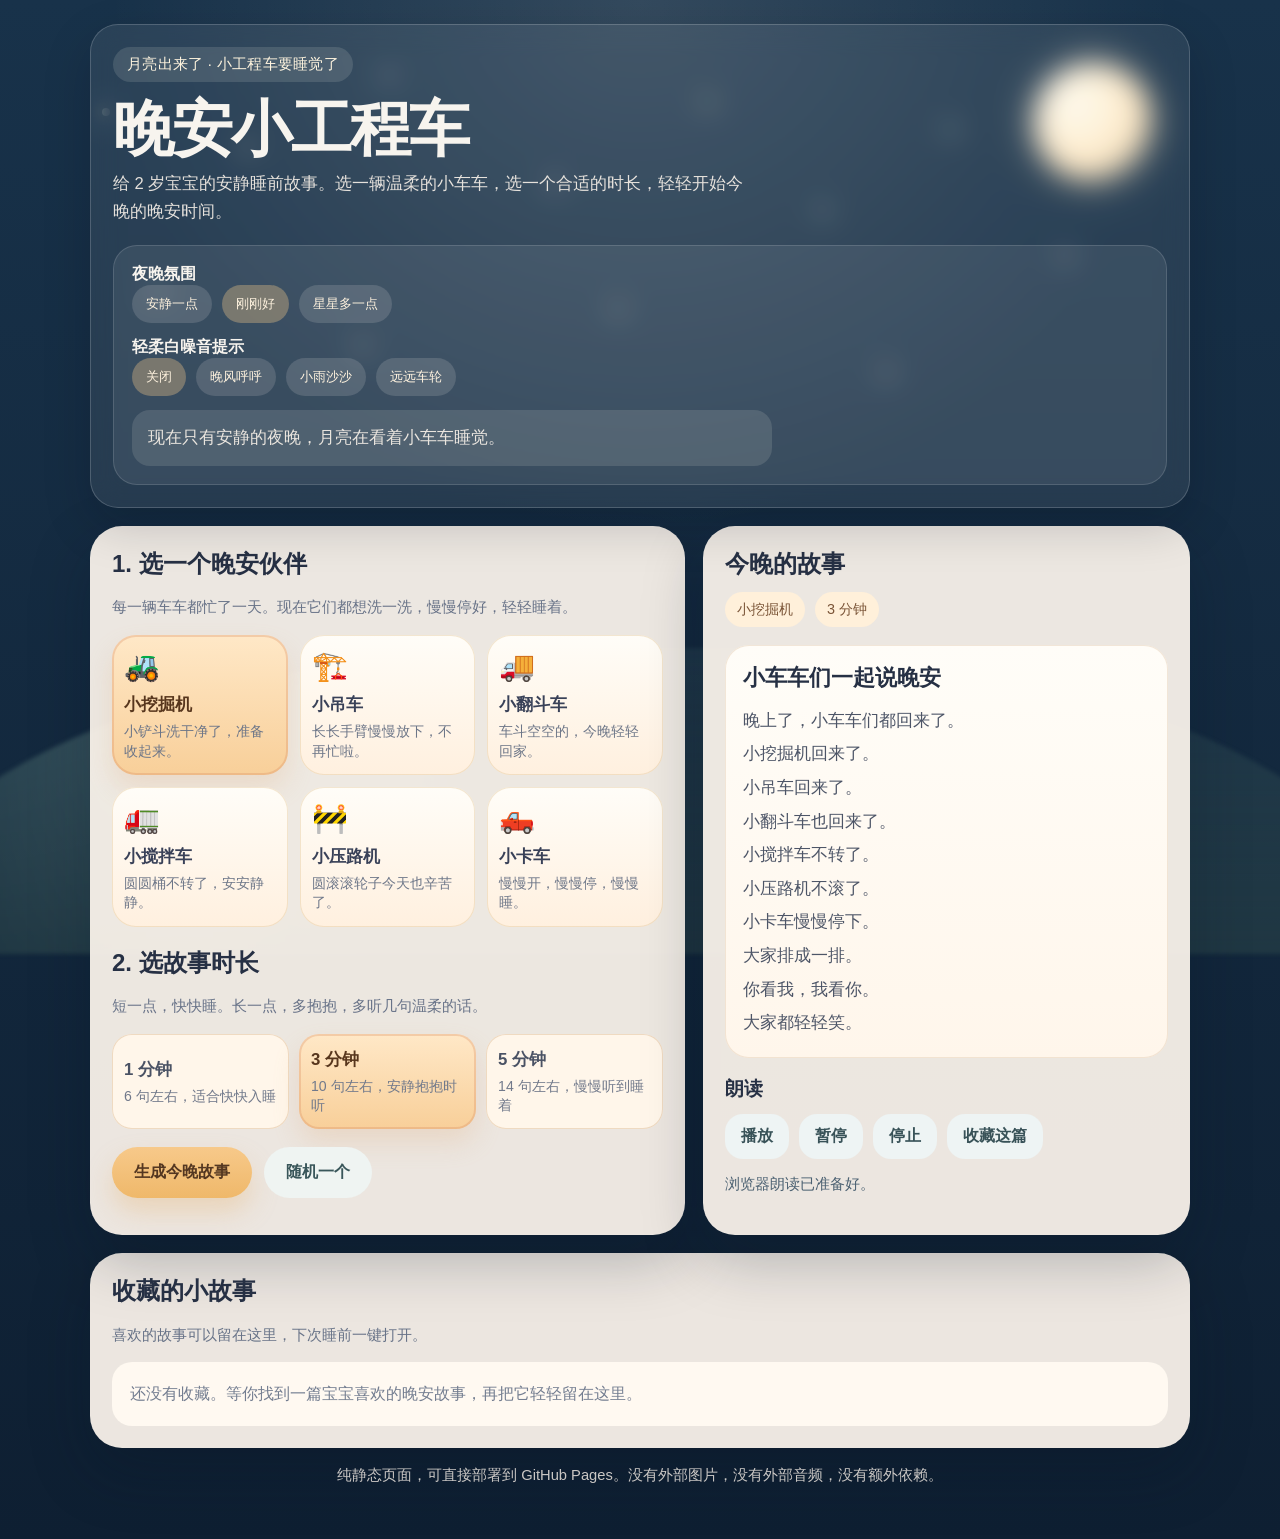
==== index.html @ 3a36e94b "Build bedtime trucks web demo" ====
<!DOCTYPE html>
<html lang="zh-CN">
<head>
  <meta charset="UTF-8">
  <meta name="viewport" content="width=device-width, initial-scale=1.0">
  <title>晚安小工程车</title>
  <meta name="description" content="一个适合 2 岁宝宝的晚安工程车故事演示，支持角色选择、故事长度、朗读、收藏和夜晚氛围模式。">
  <style>
    :root {
      --bg-top: #18324a;
      --bg-bottom: #0e1f32;
      --panel: rgba(255, 248, 239, 0.92);
      --panel-strong: #fff7ed;
      --panel-soft: rgba(255, 255, 255, 0.16);
      --line: rgba(255, 255, 255, 0.18);
      --text: #2d3546;
      --muted: #687388;
      --accent: #f7c98a;
      --accent-strong: #efb86a;
      --accent-deep: #d8895d;
      --secondary: #b9d8d0;
      --night: #f8f1de;
      --success: #88b49c;
      --shadow: 0 24px 60px rgba(7, 18, 34, 0.26);
      --radius-xl: 32px;
      --radius-lg: 24px;
      --radius-md: 18px;
      --radius-sm: 14px;
      --font-display: "Trebuchet MS", "PingFang SC", "Hiragino Sans GB", "Microsoft YaHei", sans-serif;
      --font-body: "Avenir Next", "PingFang SC", "Microsoft YaHei", sans-serif;
      --star-opacity: 0.7;
      --ambient-opacity: 1;
    }

    * {
      box-sizing: border-box;
    }

    body {
      margin: 0;
      min-height: 100vh;
      font-family: var(--font-body);
      color: #f7f4ee;
      background:
        radial-gradient(circle at top, rgba(255, 247, 237, 0.12), transparent 32%),
        linear-gradient(180deg, var(--bg-top), var(--bg-bottom));
      overflow-x: hidden;
    }

    body.ambient-low {
      --star-opacity: 0.32;
      --ambient-opacity: 0.6;
    }

    body.ambient-medium {
      --star-opacity: 0.7;
      --ambient-opacity: 1;
    }

    body.ambient-high {
      --star-opacity: 1;
      --ambient-opacity: 1.15;
    }

    .sky {
      position: fixed;
      inset: 0;
      pointer-events: none;
      opacity: var(--ambient-opacity);
    }

    .moon {
      position: absolute;
      top: 7vh;
      right: 10vw;
      width: 118px;
      height: 118px;
      border-radius: 50%;
      background: radial-gradient(circle at 35% 35%, #fffdf5, #fde3ba 62%, rgba(253, 227, 186, 0.6) 75%);
      box-shadow: 0 0 40px rgba(255, 236, 197, 0.4);
    }

    .moon::after {
      content: "";
      position: absolute;
      inset: 14px 18px 18px 14px;
      border-radius: 50%;
      background: rgba(249, 239, 215, 0.22);
    }

    .star {
      position: absolute;
      width: 8px;
      height: 8px;
      border-radius: 50%;
      background: rgba(255, 245, 222, 0.9);
      box-shadow: 0 0 12px rgba(255, 246, 214, 0.6);
      opacity: var(--star-opacity);
      animation: twinkle var(--duration) ease-in-out infinite;
      animation-delay: var(--delay);
    }

    @keyframes twinkle {
      0%, 100% { transform: scale(0.9); opacity: calc(var(--star-opacity) * 0.55); }
      50% { transform: scale(1.25); opacity: var(--star-opacity); }
    }

    .hills {
      position: absolute;
      left: -10vw;
      right: -10vw;
      bottom: -6vh;
      height: 34vh;
      background:
        radial-gradient(circle at 20% 18%, rgba(165, 209, 192, 0.2), transparent 25%),
        linear-gradient(180deg, rgba(108, 149, 144, 0.14), rgba(42, 68, 73, 0.58));
      border-top-left-radius: 45% 100%;
      border-top-right-radius: 45% 100%;
      filter: blur(2px);
    }

    .wrap {
      position: relative;
      z-index: 1;
      width: min(1100px, calc(100% - 28px));
      margin: 0 auto;
      padding: 24px 0 40px;
    }

    .hero {
      padding: 22px;
      border: 1px solid var(--line);
      background: rgba(255, 255, 255, 0.08);
      backdrop-filter: blur(14px);
      border-radius: 28px;
      box-shadow: 0 18px 48px rgba(3, 10, 20, 0.18);
    }

    .eyebrow {
      display: inline-flex;
      align-items: center;
      gap: 8px;
      padding: 8px 14px;
      border-radius: 999px;
      background: rgba(255, 248, 239, 0.12);
      color: #fff5df;
      font-size: 0.92rem;
      letter-spacing: 0.02em;
    }

    h1 {
      margin: 16px 0 10px;
      font-family: var(--font-display);
      font-size: clamp(2rem, 6vw, 3.8rem);
      line-height: 1.02;
      letter-spacing: -0.03em;
    }

    .hero p {
      max-width: 640px;
      margin: 0;
      color: rgba(255, 247, 238, 0.88);
      font-size: 1.04rem;
      line-height: 1.7;
    }

    .layout {
      display: grid;
      grid-template-columns: 1.1fr 0.9fr;
      gap: 18px;
      margin-top: 18px;
    }

    .card {
      background: var(--panel);
      color: var(--text);
      border-radius: var(--radius-xl);
      box-shadow: var(--shadow);
      padding: 22px;
    }

    .card h2,
    .card h3 {
      margin: 0 0 12px;
      font-family: var(--font-display);
      color: #263044;
    }

    .subtle {
      color: var(--muted);
      font-size: 0.96rem;
      line-height: 1.6;
    }

    .vehicle-grid {
      display: grid;
      grid-template-columns: repeat(3, minmax(0, 1fr));
      gap: 12px;
      margin-top: 14px;
    }

    .choice-btn,
    .pill-btn,
    .control-btn,
    .favorite-btn {
      border: 0;
      cursor: pointer;
      font: inherit;
      transition: transform 0.2s ease, box-shadow 0.2s ease, background 0.2s ease, color 0.2s ease;
    }

    .choice-btn {
      min-height: 110px;
      padding: 14px 12px;
      border-radius: 24px;
      background: linear-gradient(180deg, #fffdf8, #fff0df);
      color: #394158;
      text-align: left;
      box-shadow: inset 0 0 0 1px rgba(225, 194, 149, 0.4);
    }

    .choice-btn strong,
    .pill-btn strong {
      display: block;
      font-size: 1.05rem;
    }

    .choice-btn span {
      display: block;
      margin-top: 6px;
      color: #6d7688;
      font-size: 0.9rem;
      line-height: 1.35;
    }

    .choice-btn .emoji {
      font-size: 1.8rem;
      margin-bottom: 10px;
    }

    .choice-btn:hover,
    .pill-btn:hover,
    .control-btn:hover,
    .favorite-btn:hover {
      transform: translateY(-2px);
    }

    .choice-btn.active,
    .pill-btn.active {
      background: linear-gradient(180deg, #ffe8c7, #f8cf99);
      box-shadow: inset 0 0 0 2px rgba(216, 137, 93, 0.3), 0 14px 26px rgba(220, 167, 115, 0.24);
      color: #57361d;
    }

    .pill-group {
      display: grid;
      grid-template-columns: repeat(3, minmax(0, 1fr));
      gap: 10px;
      margin: 14px 0 18px;
    }

    .pill-btn {
      padding: 14px 12px;
      border-radius: 20px;
      background: #fff6ea;
      color: #4a5264;
      box-shadow: inset 0 0 0 1px rgba(226, 196, 161, 0.55);
      text-align: left;
    }

    .pill-btn span {
      display: block;
      margin-top: 6px;
      font-size: 0.88rem;
      color: #71798b;
    }

    .actions {
      display: flex;
      flex-wrap: wrap;
      gap: 12px;
      margin-top: 10px;
    }

    .primary-btn,
    .secondary-btn {
      border: 0;
      border-radius: 999px;
      padding: 15px 22px;
      font: inherit;
      cursor: pointer;
      transition: transform 0.2s ease, box-shadow 0.2s ease, opacity 0.2s ease;
    }

    .primary-btn {
      background: linear-gradient(180deg, var(--accent), var(--accent-strong));
      color: #543721;
      box-shadow: 0 14px 26px rgba(228, 177, 112, 0.34);
      font-weight: 700;
    }

    .secondary-btn {
      background: #eff4f2;
      color: #39565a;
      font-weight: 700;
    }

    .primary-btn:hover,
    .secondary-btn:hover {
      transform: translateY(-2px);
    }

    .story-card {
      display: flex;
      flex-direction: column;
      gap: 18px;
      min-height: 100%;
    }

    .story-meta {
      display: flex;
      flex-wrap: wrap;
      gap: 10px;
    }

    .story-tag {
      padding: 8px 12px;
      border-radius: 999px;
      background: #fff0da;
      color: #7a5437;
      font-size: 0.9rem;
    }

    .story-box {
      padding: 18px;
      border-radius: 24px;
      background: linear-gradient(180deg, #fffdf8, #fff6eb);
      box-shadow: inset 0 0 0 1px rgba(228, 206, 179, 0.48);
    }

    .story-title {
      margin: 0 0 10px;
      font-size: 1.36rem;
      color: #2b3242;
    }

    .story-text {
      margin: 0;
      color: #4d5567;
      line-height: 2;
      font-size: 1.05rem;
      white-space: pre-line;
    }

    .tts-controls {
      display: flex;
      flex-wrap: wrap;
      gap: 10px;
    }

    .control-btn,
    .favorite-btn {
      padding: 12px 16px;
      border-radius: 18px;
      background: #eef4f4;
      color: #385258;
      font-weight: 700;
    }

    .favorite-btn.active {
      background: #ffe7c4;
      color: #744a2e;
    }

    .ambient-panel {
      display: grid;
      gap: 14px;
      margin-top: 18px;
      padding: 18px;
      border-radius: 24px;
      background: rgba(255, 255, 255, 0.08);
      border: 1px solid rgba(255, 255, 255, 0.14);
    }

    .ambient-options,
    .noise-options {
      display: flex;
      flex-wrap: wrap;
      gap: 10px;
    }

    .ambient-chip {
      border: 0;
      border-radius: 999px;
      padding: 10px 14px;
      background: rgba(255, 248, 239, 0.14);
      color: #fff3df;
      cursor: pointer;
      transition: background 0.2s ease, transform 0.2s ease;
    }

    .ambient-chip.active {
      background: rgba(247, 201, 138, 0.34);
    }

    .noise-cue {
      margin: 0;
      padding: 14px 16px;
      border-radius: 18px;
      background: rgba(255, 248, 239, 0.12);
      color: #fff4e4;
      min-height: 52px;
    }

    .favorites-list {
      display: grid;
      gap: 12px;
      margin-top: 14px;
    }

    .favorite-item {
      display: grid;
      gap: 8px;
      padding: 16px;
      border-radius: 20px;
      background: #fff9f0;
      box-shadow: inset 0 0 0 1px rgba(229, 207, 180, 0.5);
    }

    .favorite-item h4 {
      margin: 0;
      color: #2f384b;
      font-size: 1rem;
    }

    .favorite-item p {
      margin: 0;
      color: #697386;
      line-height: 1.7;
      font-size: 0.95rem;
      display: -webkit-box;
      -webkit-line-clamp: 3;
      -webkit-box-orient: vertical;
      overflow: hidden;
    }

    .favorite-item .row {
      display: flex;
      flex-wrap: wrap;
      gap: 10px;
    }

    .tiny-btn {
      border: 0;
      background: #edf4ef;
      color: #36574f;
      border-radius: 999px;
      padding: 9px 12px;
      cursor: pointer;
      font: inherit;
      font-size: 0.9rem;
    }

    .empty-state {
      padding: 18px;
      border-radius: 20px;
      background: #fff9f1;
      color: #737d90;
      line-height: 1.7;
    }

    .status {
      min-height: 24px;
      color: #4c6172;
      font-size: 0.95rem;
    }

    .footer-note {
      margin-top: 18px;
      color: rgba(255, 247, 238, 0.78);
      text-align: center;
      font-size: 0.92rem;
    }

    @media (max-width: 900px) {
      .layout {
        grid-template-columns: 1fr;
      }

      .vehicle-grid {
        grid-template-columns: repeat(2, minmax(0, 1fr));
      }
    }

    @media (max-width: 560px) {
      .wrap {
        width: min(100% - 18px, 100%);
        padding-top: 14px;
      }

      .hero,
      .card {
        padding: 18px;
        border-radius: 24px;
      }

      .vehicle-grid,
      .pill-group {
        grid-template-columns: 1fr;
      }

      .moon {
        width: 88px;
        height: 88px;
        right: 6vw;
      }
    }
  </style>
</head>
<body class="ambient-medium">
  <div class="sky" aria-hidden="true">
    <div class="moon"></div>
    <div class="star" style="top: 12%; left: 8%; --duration: 4.8s; --delay: 0.2s;"></div>
    <div class="star" style="top: 16%; left: 19%; --duration: 5.4s; --delay: 1.1s;"></div>
    <div class="star" style="top: 8%; left: 30%; --duration: 6s; --delay: 1.8s;"></div>
    <div class="star" style="top: 20%; left: 43%; --duration: 4.1s; --delay: 0.9s;"></div>
    <div class="star" style="top: 11%; left: 55%; --duration: 5.8s; --delay: 2.1s;"></div>
    <div class="star" style="top: 23%; left: 64%; --duration: 4.4s; --delay: 0.7s;"></div>
    <div class="star" style="top: 14%; left: 74%; --duration: 5.2s; --delay: 1.4s;"></div>
    <div class="star" style="top: 28%; left: 83%; --duration: 6.4s; --delay: 2.6s;"></div>
    <div class="star" style="top: 32%; left: 12%; --duration: 4.6s; --delay: 0.4s;"></div>
    <div class="star" style="top: 38%; left: 28%; --duration: 5.6s; --delay: 2.2s;"></div>
    <div class="star" style="top: 34%; left: 48%; --duration: 4.3s; --delay: 1.4s;"></div>
    <div class="star" style="top: 41%; left: 69%; --duration: 5s; --delay: 0.5s;"></div>
    <div class="hills"></div>
  </div>

  <main class="wrap">
    <section class="hero">
      <div class="eyebrow">月亮出来了 · 小工程车要睡觉了</div>
      <h1>晚安小工程车</h1>
      <p>给 2 岁宝宝的安静睡前故事。选一辆温柔的小车车，选一个合适的时长，轻轻开始今晚的晚安时间。</p>

      <div class="ambient-panel">
        <div>
          <strong>夜晚氛围</strong>
          <div class="ambient-options" id="ambientOptions">
            <button class="ambient-chip active" data-ambient="low">安静一点</button>
            <button class="ambient-chip" data-ambient="medium">刚刚好</button>
            <button class="ambient-chip" data-ambient="high">星星多一点</button>
          </div>
        </div>
        <div>
          <strong>轻柔白噪音提示</strong>
          <div class="noise-options" id="noiseOptions">
            <button class="ambient-chip active" data-noise="none">关闭</button>
            <button class="ambient-chip" data-noise="wind">晚风呼呼</button>
            <button class="ambient-chip" data-noise="rain">小雨沙沙</button>
            <button class="ambient-chip" data-noise="wheels">远远车轮</button>
          </div>
        </div>
        <p class="noise-cue" id="noiseCue">现在只有安静的夜晚，月亮在看着小车车睡觉。</p>
      </div>
    </section>

    <section class="layout">
      <div class="card">
        <h2>1. 选一个晚安伙伴</h2>
        <p class="subtle">每一辆车车都忙了一天。现在它们都想洗一洗，慢慢停好，轻轻睡着。</p>
        <div class="vehicle-grid" id="vehicleGrid"></div>

        <h2 style="margin-top: 20px;">2. 选故事时长</h2>
        <p class="subtle">短一点，快快睡。长一点，多抱抱，多听几句温柔的话。</p>
        <div class="pill-group" id="lengthGroup"></div>

        <div class="actions">
          <button class="primary-btn" id="generateBtn">生成今晚故事</button>
          <button class="secondary-btn" id="surpriseBtn">随机一个</button>
        </div>
      </div>

      <div class="card story-card">
        <div>
          <h2>今晚的故事</h2>
          <div class="story-meta">
            <div class="story-tag" id="storyVehicleTag">角色未选择</div>
            <div class="story-tag" id="storyLengthTag">时长未选择</div>
          </div>
        </div>

        <div class="story-box">
          <h3 class="story-title" id="storyTitle">月亮等着你</h3>
          <p class="story-text" id="storyText">点一下“生成今晚故事”，这里会出现一段柔柔的睡前故事。句子会短一点，慢一点，适合 2 岁宝宝听。</p>
        </div>

        <div>
          <h3>朗读</h3>
          <div class="tts-controls">
            <button class="control-btn" id="playBtn">播放</button>
            <button class="control-btn" id="pauseBtn">暂停</button>
            <button class="control-btn" id="stopBtn">停止</button>
            <button class="favorite-btn" id="favoriteBtn">收藏这篇</button>
          </div>
          <p class="status" id="ttsStatus">如果浏览器支持语音朗读，就可以轻轻读出来。</p>
        </div>
      </div>
    </section>

    <section class="card" style="margin-top: 18px;">
      <h2>收藏的小故事</h2>
      <p class="subtle">喜欢的故事可以留在这里，下次睡前一键打开。</p>
      <div class="favorites-list" id="favoritesList"></div>
    </section>

    <p class="footer-note">纯静态页面，可直接部署到 GitHub Pages。没有外部图片，没有外部音频，没有额外依赖。</p>
  </main>

  <script>
    const vehicles = [
      { id: "excavator", name: "小挖掘机", emoji: "🚜", hint: "小铲斗洗干净了，准备收起来。" },
      { id: "crane", name: "小吊车", emoji: "🏗️", hint: "长长手臂慢慢放下，不再忙啦。" },
      { id: "dump", name: "小翻斗车", emoji: "🚚", hint: "车斗空空的，今晚轻轻回家。" },
      { id: "mixer", name: "小搅拌车", emoji: "🚛", hint: "圆圆桶不转了，安安静静。" },
      { id: "roller", name: "小压路机", emoji: "🚧", hint: "圆滚滚轮子今天也辛苦了。" },
      { id: "little-truck", name: "小卡车", emoji: "🛻", hint: "慢慢开，慢慢停，慢慢睡。" }
    ];

    const lengthOptions = [
      { id: "short", label: "1 分钟", detail: "6 句左右，适合快快入睡", sentenceCount: 6 },
      { id: "medium", label: "3 分钟", detail: "10 句左右，安静抱抱时听", sentenceCount: 10 },
      { id: "long", label: "5 分钟", detail: "14 句左右，慢慢听到睡着", sentenceCount: 14 }
    ];

    const storyTemplates = [
      {
        id: "excavator-stars",
        vehicle: "excavator",
        title: "小挖掘机和月亮小铲子",
        opening: [
          "小挖掘机忙完啦。",
          "小铲斗放低低。",
          "天上有一把月亮小铲子。",
          "月亮说，晚安呀，小挖掘机。 "
        ],
        middle: [
          "小挖掘机点点头。",
          "它把小轮子停好。",
          "它把小灯灯关好。",
          "它说，今天我挖了软软的土。",
          "现在我要抱着夜风睡觉。",
          "星星一闪，一闪。",
          "小铲斗也轻轻晃一晃。",
          "晚风说，睡吧，睡吧。 "
        ],
        closing: [
          "小挖掘机不动了。",
          "小肚子安安静静。",
          "月亮轻轻照着它。",
          "小挖掘机睡着啦。"
        ]
      },
      {
        id: "excavator-blanket",
        vehicle: "excavator",
        title: "小挖掘机的云朵被子",
        opening: [
          "晚上到了。",
          "小挖掘机回到小车库。",
          "车库里暖暖的。",
          "门口挂着一朵白白的云。 "
        ],
        middle: [
          "云朵像一条小被子。",
          "盖在小挖掘机身上。",
          "小挖掘机说，好软呀。",
          "今天的沙沙土，明天再见。",
          "今天的小石头，明天再见。",
          "小铲斗收起来了。",
          "小车身也放松了。",
          "云朵轻轻拍一拍。 "
        ],
        closing: [
          "拍一拍，睡一睡。",
          "月亮笑一笑。",
          "小挖掘机闭上眼睛。",
          "呼，晚安。"
        ]
      },
      {
        id: "crane-moon",
        vehicle: "crane",
        title: "小吊车把月亮轻轻放好",
        opening: [
          "小吊车今天很温柔。",
          "它没有大声响。",
          "它慢慢抬起长长手臂。",
          "它和月亮打招呼。 "
        ],
        middle: [
          "月亮圆圆的，亮亮的。",
          "像一盏小夜灯。",
          "小吊车看一看。",
          "再慢慢把手臂放下。",
          "高高的工作结束啦。",
          "现在是低低的晚安时间。",
          "星星排成一队。",
          "像在说，晚安，小吊车。 "
        ],
        closing: [
          "小吊车停好脚脚。",
          "长手臂安静躺下。",
          "晚风吹过来。",
          "它睡得甜甜的。"
        ]
      },
      {
        id: "dump-sand",
        vehicle: "dump",
        title: "小翻斗车送走最后一粒沙",
        opening: [
          "小翻斗车回家啦。",
          "它的车斗空空的。",
          "最后一粒小沙沙，也回家啦。",
          "小翻斗车好轻松。 "
        ],
        middle: [
          "车轮转得慢慢的。",
          "慢慢的，慢慢的。",
          "路边的小草睡了。",
          "路边的小花睡了。",
          "小翻斗车也想睡。",
          "它轻轻说，我今天真棒。",
          "我运了好多沙沙。",
          "现在我要休息啦。 "
        ],
        closing: [
          "车斗放平平。",
          "小车灯关掉了。",
          "月亮像妈妈一样看着它。",
          "小翻斗车睡着啦。"
        ]
      },
      {
        id: "mixer-lullaby",
        vehicle: "mixer",
        title: "小搅拌车的圆圆摇篮曲",
        opening: [
          "小搅拌车的圆圆桶，停下来啦。",
          "不转啦，不转啦。",
          "夜晚轻轻抱住它。",
          "天上有安静的月亮。 "
        ],
        middle: [
          "小搅拌车听见一首摇篮曲。",
          "是风在唱。",
          "呼呀，呼呀。",
          "是树叶在唱。",
          "沙呀，沙呀。",
          "小搅拌车闭上眼睛。",
          "圆圆桶像小摇篮。",
          "轻轻摇，轻轻摇。 "
        ],
        closing: [
          "摇一摇，睡一睡。",
          "小车身暖暖的。",
          "月亮说，乖孩子。",
          "小搅拌车睡着啦。"
        ]
      },
      {
        id: "roller-road",
        vehicle: "roller",
        title: "小压路机和软软晚安路",
        opening: [
          "小压路机今天走过长长的路。",
          "现在，路安静了。",
          "小压路机也安静了。",
          "它要走最后一条晚安路。 "
        ],
        middle: [
          "这条路软软的。",
          "这条路暖暖的。",
          "路的两边有小灯灯。",
          "小灯灯像小星星。",
          "小压路机慢慢滚。",
          "滚一滚，停一停。",
          "再滚一滚，再停一停。",
          "回到自己的小位置。 "
        ],
        closing: [
          "轮子不转啦。",
          "身体也不累啦。",
          "晚安路到了。",
          "小压路机睡着啦。"
        ]
      },
      {
        id: "little-truck-milk",
        vehicle: "little-truck",
        title: "小卡车送来一车晚安",
        opening: [
          "小卡车今天装的不是石头。",
          "也不是木头。",
          "它装了一车晚安。",
          "一车软软的晚安。 "
        ],
        middle: [
          "晚安里有小月亮。",
          "晚安里有小星星。",
          "晚安里有抱抱。",
          "还有轻轻的亲亲。",
          "小卡车开呀开。",
          "开到小床边。",
          "把晚安全都放下来。",
          "房间一下子暖暖的。 "
        ],
        closing: [
          "小卡车轻轻停好。",
          "它说，今天送完啦。",
          "谢谢你，晚安呀。",
          "小卡车睡着啦。"
        ]
      },
      {
        id: "friends-yard",
        vehicle: "all",
        title: "小车车们一起说晚安",
        opening: [
          "晚上了，小车车们都回来了。",
          "小挖掘机回来了。",
          "小吊车回来了。",
          "小翻斗车也回来了。 "
        ],
        middle: [
          "小搅拌车不转了。",
          "小压路机不滚了。",
          "小卡车慢慢停下。",
          "大家排成一排。",
          "你看我，我看你。",
          "大家都轻轻笑。",
          "今天辛苦啦。",
          "现在一起睡吧。 "
        ],
        closing: [
          "月亮盖上银色小被子。",
          "星星说，晚安，晚安。",
          "小车车们都不动了。",
          "它们一起睡着啦。"
        ]
      }
    ];

    const noiseMap = {
      none: "现在只有安静的夜晚，月亮在看着小车车睡觉。",
      wind: "晚风轻轻吹。呼呀，呼呀。像在慢慢拍一拍。",
      rain: "小雨很轻。沙沙，沙沙。像柔柔的小被子。",
      wheels: "远远的车轮慢慢过去。咕噜，咕噜。然后又安静了。"
    };

    const favoritesKey = "bedtime-trucks-favorites";
    const ambientKey = "bedtime-trucks-ambient";
    const noiseKey = "bedtime-trucks-noise";

    let selectedVehicle = vehicles[0].id;
    let selectedLength = lengthOptions[1].id;
    let currentStory = null;
    let favorites = [];
    let utterance = null;

    const vehicleGrid = document.getElementById("vehicleGrid");
    const lengthGroup = document.getElementById("lengthGroup");
    const storyTitle = document.getElementById("storyTitle");
    const storyText = document.getElementById("storyText");
    const storyVehicleTag = document.getElementById("storyVehicleTag");
    const storyLengthTag = document.getElementById("storyLengthTag");
    const favoritesList = document.getElementById("favoritesList");
    const ttsStatus = document.getElementById("ttsStatus");
    const favoriteBtn = document.getElementById("favoriteBtn");
    const noiseCue = document.getElementById("noiseCue");

    function renderVehicles() {
      vehicleGrid.innerHTML = vehicles.map((vehicle) => `
        <button class="choice-btn ${vehicle.id === selectedVehicle ? "active" : ""}" data-vehicle="${vehicle.id}">
          <div class="emoji">${vehicle.emoji}</div>
          <strong>${vehicle.name}</strong>
          <span>${vehicle.hint}</span>
        </button>
      `).join("");
    }

    function renderLengths() {
      lengthGroup.innerHTML = lengthOptions.map((option) => `
        <button class="pill-btn ${option.id === selectedLength ? "active" : ""}" data-length="${option.id}">
          <strong>${option.label}</strong>
          <span>${option.detail}</span>
        </button>
      `).join("");
    }

    function buildStory(template, lengthId, vehicleId) {
      const lengthOption = lengthOptions.find((item) => item.id === lengthId);
      const vehicle = vehicles.find((item) => item.id === vehicleId);
      const baseLines = [...template.opening];
      const combinedMiddle = [...template.middle];
      const ending = [...template.closing];
      const desired = lengthOption.sentenceCount;
      const lines = [];

      while (lines.length < desired) {
        const sequence = [...baseLines, ...combinedMiddle, ...ending];
        for (const line of sequence) {
          if (lines.length >= desired) {
            break;
          }
          lines.push(line.trim());
        }
        if (desired <= sequence.length) {
          break;
        }
        combinedMiddle.push("小月亮还在陪着它。");
        combinedMiddle.push("安安静静，甜甜睡。");
      }

      const lengthLabel = lengthOption.label;
      const title = template.vehicle === "all"
        ? `${template.title}`
        : `${vehicle.name}的晚安故事`;

      return {
        id: `${template.id}-${lengthId}-${Date.now()}`,
        templateId: template.id,
        vehicleId,
        vehicleName: vehicle.name,
        lengthId,
        lengthLabel,
        title,
        text: lines.join("\n"),
        createdAt: new Date().toISOString()
      };
    }

    function generateStory(forceVehicleId, forceLengthId) {
      const vehicleId = forceVehicleId || selectedVehicle;
      const lengthId = forceLengthId || selectedLength;
      const pool = storyTemplates.filter((template) => template.vehicle === vehicleId || template.vehicle === "all");
      const template = pool[Math.floor(Math.random() * pool.length)];
      currentStory = buildStory(template, lengthId, vehicleId);
      renderCurrentStory();
      stopSpeech();
    }

    function renderCurrentStory() {
      if (!currentStory) {
        return;
      }
      storyTitle.textContent = currentStory.title;
      storyText.textContent = currentStory.text;
      storyVehicleTag.textContent = currentStory.vehicleName;
      storyLengthTag.textContent = currentStory.lengthLabel;
      syncFavoriteButton();
    }

    function loadFavorites() {
      try {
        favorites = JSON.parse(localStorage.getItem(favoritesKey) || "[]");
      } catch (error) {
        favorites = [];
      }
    }

    function saveFavorites() {
      localStorage.setItem(favoritesKey, JSON.stringify(favorites));
    }

    function renderFavorites() {
      if (!favorites.length) {
        favoritesList.innerHTML = `<div class="empty-state">还没有收藏。等你找到一篇宝宝喜欢的晚安故事，再把它轻轻留在这里。</div>`;
        return;
      }

      favoritesList.innerHTML = favorites.slice().reverse().map((item) => `
        <article class="favorite-item">
          <h4>${item.title}</h4>
          <div class="story-meta">
            <div class="story-tag">${item.vehicleName}</div>
            <div class="story-tag">${item.lengthLabel}</div>
          </div>
          <p>${item.text}</p>
          <div class="row">
            <button class="tiny-btn" data-load-favorite="${item.id}">打开</button>
            <button class="tiny-btn" data-delete-favorite="${item.id}">删除</button>
          </div>
        </article>
      `).join("");
    }

    function syncFavoriteButton() {
      const isFavorite = currentStory && favorites.some((item) => item.id === currentStory.id);
      favoriteBtn.classList.toggle("active", Boolean(isFavorite));
      favoriteBtn.textContent = isFavorite ? "已收藏" : "收藏这篇";
    }

    function toggleFavorite() {
      if (!currentStory) {
        ttsStatus.textContent = "先生成一篇故事，再决定要不要收藏。";
        return;
      }

      const existingIndex = favorites.findIndex((item) => item.id === currentStory.id);
      if (existingIndex >= 0) {
        favorites.splice(existingIndex, 1);
      } else {
        favorites.push(currentStory);
      }

      saveFavorites();
      renderFavorites();
      syncFavoriteButton();
    }

    function loadFavoriteById(id) {
      const story = favorites.find((item) => item.id === id);
      if (!story) {
        return;
      }
      currentStory = story;
      selectedVehicle = story.vehicleId;
      selectedLength = story.lengthId;
      renderVehicles();
      renderLengths();
      renderCurrentStory();
      stopSpeech();
    }

    function deleteFavoriteById(id) {
      favorites = favorites.filter((item) => item.id !== id);
      saveFavorites();
      renderFavorites();
      syncFavoriteButton();
    }

    function supportsSpeech() {
      return "speechSynthesis" in window && "SpeechSynthesisUtterance" in window;
    }

    function createUtterance() {
      if (!currentStory || !supportsSpeech()) {
        return null;
      }
      const nextUtterance = new SpeechSynthesisUtterance(currentStory.text);
      nextUtterance.lang = "zh-CN";
      nextUtterance.rate = 0.82;
      nextUtterance.pitch = 1.0;
      nextUtterance.volume = 1;

      const voices = window.speechSynthesis.getVoices();
      const chineseVoice = voices.find((voice) => /^zh/i.test(voice.lang)) || voices[0];
      if (chineseVoice) {
        nextUtterance.voice = chineseVoice;
      }

      nextUtterance.onstart = () => {
        ttsStatus.textContent = "正在轻轻朗读。";
      };
      nextUtterance.onpause = () => {
        ttsStatus.textContent = "朗读已暂停。";
      };
      nextUtterance.onresume = () => {
        ttsStatus.textContent = "继续轻轻朗读。";
      };
      nextUtterance.onend = () => {
        ttsStatus.textContent = "朗读结束，晚安。";
      };
      nextUtterance.onerror = () => {
        ttsStatus.textContent = "这次没有成功朗读，可以再试一次。";
      };

      return nextUtterance;
    }

    function playSpeech() {
      if (!currentStory) {
        ttsStatus.textContent = "先生成一篇故事，再开始朗读。";
        return;
      }
      if (!supportsSpeech()) {
        ttsStatus.textContent = "当前浏览器不支持语音朗读。";
        return;
      }

      if (window.speechSynthesis.paused) {
        window.speechSynthesis.resume();
        return;
      }

      stopSpeech(false);
      utterance = createUtterance();
      if (utterance) {
        window.speechSynthesis.speak(utterance);
      }
    }

    function pauseSpeech() {
      if (!supportsSpeech()) {
        ttsStatus.textContent = "当前浏览器不支持语音朗读。";
        return;
      }
      if (window.speechSynthesis.speaking) {
        window.speechSynthesis.pause();
      }
    }

    function stopSpeech(resetStatus = true) {
      if (supportsSpeech()) {
        window.speechSynthesis.cancel();
      }
      utterance = null;
      if (resetStatus) {
        ttsStatus.textContent = "如果浏览器支持语音朗读，就可以轻轻读出来。";
      }
    }

    function applyAmbient(level) {
      document.body.classList.remove("ambient-low", "ambient-medium", "ambient-high");
      document.body.classList.add(`ambient-${level}`);
      localStorage.setItem(ambientKey, level);
      document.querySelectorAll("[data-ambient]").forEach((button) => {
        button.classList.toggle("active", button.dataset.ambient === level);
      });
    }

    function applyNoise(noise) {
      noiseCue.textContent = noiseMap[noise];
      localStorage.setItem(noiseKey, noise);
      document.querySelectorAll("[data-noise]").forEach((button) => {
        button.classList.toggle("active", button.dataset.noise === noise);
      });
    }

    function pickRandomSetup() {
      selectedVehicle = vehicles[Math.floor(Math.random() * vehicles.length)].id;
      selectedLength = lengthOptions[Math.floor(Math.random() * lengthOptions.length)].id;
      renderVehicles();
      renderLengths();
      generateStory();
    }

    function bindEvents() {
      vehicleGrid.addEventListener("click", (event) => {
        const button = event.target.closest("[data-vehicle]");
        if (!button) {
          return;
        }
        selectedVehicle = button.dataset.vehicle;
        renderVehicles();
      });

      lengthGroup.addEventListener("click", (event) => {
        const button = event.target.closest("[data-length]");
        if (!button) {
          return;
        }
        selectedLength = button.dataset.length;
        renderLengths();
      });

      document.getElementById("generateBtn").addEventListener("click", () => generateStory());
      document.getElementById("surpriseBtn").addEventListener("click", pickRandomSetup);
      document.getElementById("playBtn").addEventListener("click", playSpeech);
      document.getElementById("pauseBtn").addEventListener("click", pauseSpeech);
      document.getElementById("stopBtn").addEventListener("click", () => stopSpeech());
      favoriteBtn.addEventListener("click", toggleFavorite);

      document.getElementById("ambientOptions").addEventListener("click", (event) => {
        const button = event.target.closest("[data-ambient]");
        if (!button) {
          return;
        }
        applyAmbient(button.dataset.ambient);
      });

      document.getElementById("noiseOptions").addEventListener("click", (event) => {
        const button = event.target.closest("[data-noise]");
        if (!button) {
          return;
        }
        applyNoise(button.dataset.noise);
      });

      favoritesList.addEventListener("click", (event) => {
        const loadButton = event.target.closest("[data-load-favorite]");
        const deleteButton = event.target.closest("[data-delete-favorite]");
        if (loadButton) {
          loadFavoriteById(loadButton.dataset.loadFavorite);
        }
        if (deleteButton) {
          deleteFavoriteById(deleteButton.dataset.deleteFavorite);
        }
      });

      if (supportsSpeech()) {
        window.speechSynthesis.onvoiceschanged = () => {
          ttsStatus.textContent = "浏览器朗读已准备好。";
        };
      } else {
        ttsStatus.textContent = "当前浏览器不支持语音朗读，故事仍然可以正常使用。";
      }
    }

    function init() {
      renderVehicles();
      renderLengths();
      loadFavorites();
      renderFavorites();
      bindEvents();

      applyAmbient(localStorage.getItem(ambientKey) || "medium");
      applyNoise(localStorage.getItem(noiseKey) || "none");
      generateStory();
    }

    init();
  </script>
</body>
</html>
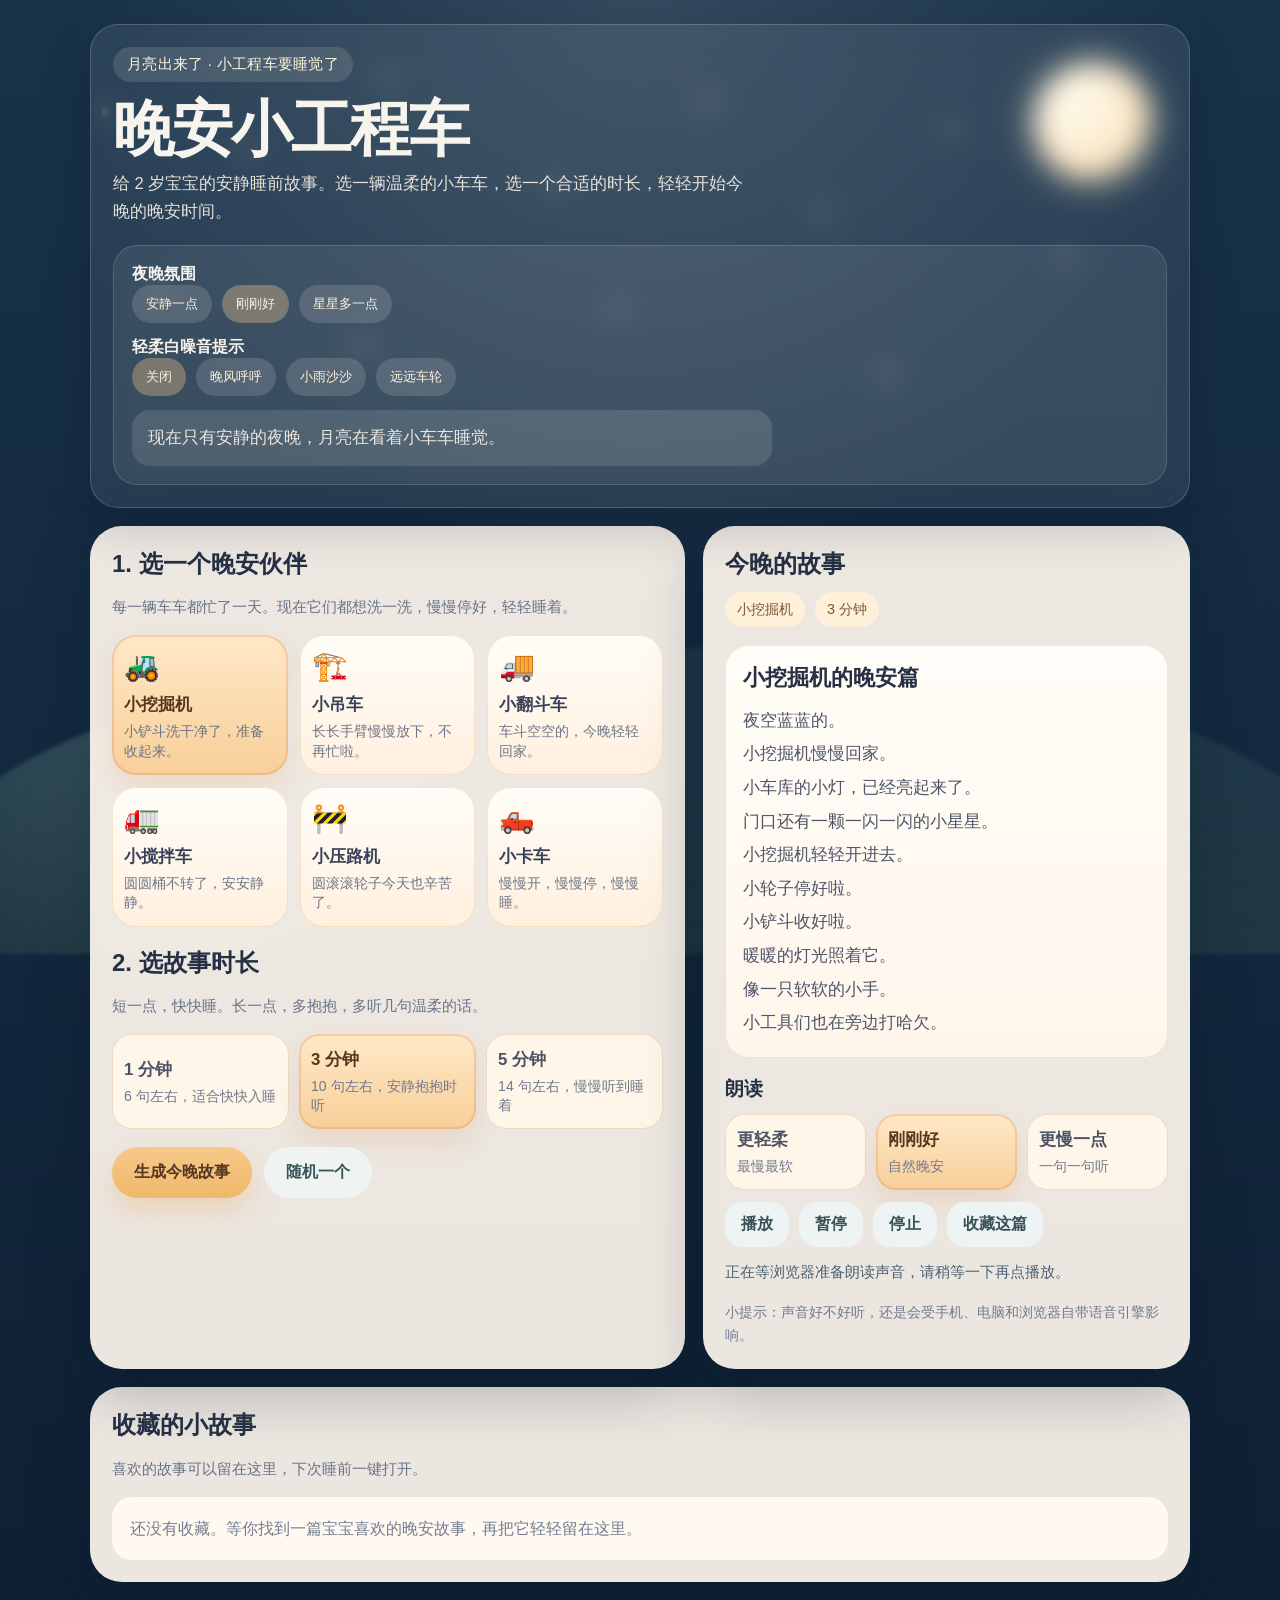
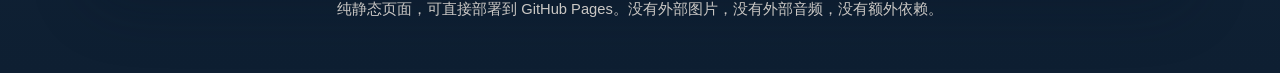
==== commit c1a4350f: "Improve bedtime voice and story experience" ====
--- a/index.html
+++ b/index.html
@@ -358,6 +358,20 @@
       gap: 10px;
     }
 
+    .tts-style-group {
+      display: grid;
+      grid-template-columns: repeat(3, minmax(0, 1fr));
+      gap: 10px;
+      margin: 0 0 12px;
+    }
+
+    .tts-tip {
+      margin: 10px 0 0;
+      color: #6f7b8f;
+      font-size: 0.9rem;
+      line-height: 1.6;
+    }
+
     .control-btn,
     .favorite-btn {
       padding: 12px 16px;
@@ -595,6 +609,7 @@
 
         <div>
           <h3>朗读</h3>
+          <div class="tts-style-group" id="voiceStyleGroup"></div>
           <div class="tts-controls">
             <button class="control-btn" id="playBtn">播放</button>
             <button class="control-btn" id="pauseBtn">暂停</button>
@@ -602,6 +617,7 @@
             <button class="favorite-btn" id="favoriteBtn">收藏这篇</button>
           </div>
           <p class="status" id="ttsStatus">如果浏览器支持语音朗读，就可以轻轻读出来。</p>
+          <p class="tts-tip">小提示：声音好不好听，还是会受手机、电脑和浏览器自带语音引擎影响。</p>
         </div>
       </div>
     </section>
@@ -629,6 +645,12 @@
       { id: "short", label: "1 分钟", detail: "6 句左右，适合快快入睡", sentenceCount: 6 },
       { id: "medium", label: "3 分钟", detail: "10 句左右，安静抱抱时听", sentenceCount: 10 },
       { id: "long", label: "5 分钟", detail: "14 句左右，慢慢听到睡着", sentenceCount: 14 }
+    ];
+
+    const voiceStyles = [
+      { id: "extra-gentle", label: "更轻柔", detail: "最慢最软", rate: 0.72, pitch: 0.92, volume: 0.82 },
+      { id: "standard", label: "刚刚好", detail: "自然晚安", rate: 0.82, pitch: 0.98, volume: 0.9 },
+      { id: "slower", label: "更慢一点", detail: "一句一句听", rate: 0.76, pitch: 0.95, volume: 0.86 }
     ];
 
     const storyTemplates = [
@@ -687,6 +709,33 @@
         ]
       },
       {
+        id: "excavator-garage",
+        vehicle: "excavator",
+        title: "小挖掘机回到暖暖小车库",
+        opening: [
+          "夜空蓝蓝的。",
+          "小挖掘机慢慢回家。",
+          "小车库的小灯，已经亮起来了。",
+          "门口还有一颗一闪一闪的小星星。 "
+        ],
+        middle: [
+          "小挖掘机轻轻开进去。",
+          "小轮子停好啦。",
+          "小铲斗收好啦。",
+          "暖暖的灯光照着它。",
+          "像一只软软的小手。",
+          "小工具们也在旁边打哈欠。",
+          "小刷子要睡了。",
+          "小扳手也要睡了。 "
+        ],
+        closing: [
+          "小车库安安静静。",
+          "月亮在窗边看一看。",
+          "小挖掘机做了一个甜甜的梦。",
+          "梦里有软软的云和亮亮的星。"
+        ]
+      },
+      {
         id: "crane-moon",
         vehicle: "crane",
         title: "小吊车把月亮轻轻放好",
@@ -711,6 +760,33 @@
           "长手臂安静躺下。",
           "晚风吹过来。",
           "它睡得甜甜的。"
+        ]
+      },
+      {
+        id: "crane-stars",
+        vehicle: "crane",
+        title: "小吊车帮星星找好位置",
+        opening: [
+          "小吊车抬头看看天。",
+          "今夜的星星好多呀。",
+          "一颗在左边。",
+          "一颗在右边。 "
+        ],
+        middle: [
+          "小吊车笑一笑。",
+          "它说，大家都排好队啦。",
+          "长长手臂慢慢放下来。",
+          "不高高举着了。",
+          "小灯灯也轻轻暗下来。",
+          "像在说，快睡吧。",
+          "小星星一闪一闪。",
+          "像给它盖上小被子。 "
+        ],
+        closing: [
+          "小吊车靠着小车库。",
+          "晚风轻轻绕过去。",
+          "它听着星星眨眼睛。",
+          "慢慢就睡着啦。"
         ]
       },
       {
@@ -741,6 +817,33 @@
         ]
       },
       {
+        id: "dump-garage",
+        vehicle: "dump",
+        title: "小翻斗车的星星停车位",
+        opening: [
+          "小翻斗车回到停车的小院子。",
+          "院子里有暖暖的小灯。",
+          "地上画着一颗星星。",
+          "那是它的晚安停车位。 "
+        ],
+        middle: [
+          "小翻斗车慢慢倒车。",
+          "轻轻停好。",
+          "不碰到这里。",
+          "也不碰到那里。",
+          "车斗空空的，很轻很轻。",
+          "小路软软的，很安静很安静。",
+          "小院子的工具箱合上了。",
+          "小扫把也靠着墙休息。 "
+        ],
+        closing: [
+          "一盏灯亮着小小的光。",
+          "月亮照着星星停车位。",
+          "小翻斗车打了一个小哈欠。",
+          "安安稳稳睡着啦。"
+        ]
+      },
+      {
         id: "mixer-lullaby",
         vehicle: "mixer",
         title: "小搅拌车的圆圆摇篮曲",
@@ -765,6 +868,33 @@
           "小车身暖暖的。",
           "月亮说，乖孩子。",
           "小搅拌车睡着啦。"
+        ]
+      },
+      {
+        id: "mixer-lights",
+        vehicle: "mixer",
+        title: "小搅拌车和门口的小黄灯",
+        opening: [
+          "小搅拌车回家啦。",
+          "门口有一盏小黄灯。",
+          "灯光软软的。",
+          "像一团暖暖的小棉花。 "
+        ],
+        middle: [
+          "圆圆桶今天不转了。",
+          "它想安静一会儿。",
+          "小黄灯照着车轮。",
+          "也照着小小的影子。",
+          "小影子靠在地上。",
+          "像在陪它一起睡。",
+          "天上的月亮弯弯的。",
+          "像在轻轻笑。 "
+        ],
+        closing: [
+          "小搅拌车慢慢合上眼睛。",
+          "小黄灯陪着它。",
+          "屋外有星星，屋里有暖光。",
+          "这一夜睡得香香的。"
         ]
       },
       {
@@ -795,6 +925,33 @@
         ]
       },
       {
+        id: "roller-garden",
+        vehicle: "roller",
+        title: "小压路机走过月光小路",
+        opening: [
+          "月亮把小路照得亮亮的。",
+          "小压路机慢慢走过去。",
+          "它今天只做一件事。",
+          "就是走一条晚安小路。 "
+        ],
+        middle: [
+          "小路一点也不急。",
+          "小路软软的。",
+          "小路边有睡着的小花。",
+          "还有闭着眼睛的小草。",
+          "小压路机滚一滚。",
+          "再停一停。",
+          "像在给小路拍拍背。",
+          "说，睡吧，睡吧。 "
+        ],
+        closing: [
+          "月光落在圆圆轮子上。",
+          "小压路机也安静下来。",
+          "它靠着小树影。",
+          "甜甜地睡着啦。"
+        ]
+      },
+      {
         id: "little-truck-milk",
         vehicle: "little-truck",
         title: "小卡车送来一车晚安",
@@ -819,6 +976,33 @@
           "它说，今天送完啦。",
           "谢谢你，晚安呀。",
           "小卡车睡着啦。"
+        ]
+      },
+      {
+        id: "little-truck-lantern",
+        vehicle: "little-truck",
+        title: "小卡车带着小灯回家",
+        opening: [
+          "小卡车的车顶上，有一盏小小灯。",
+          "不是大大的灯。",
+          "是睡前的小灯。",
+          "暖暖的，黄黄的。 "
+        ],
+        middle: [
+          "小卡车开过软软的路。",
+          "路边的树影摇一摇。",
+          "像在挥手说晚安。",
+          "小卡车轻轻答应。",
+          "它把小灯带回小车库。",
+          "把安静也一起带回去。",
+          "门口的小凳子睡了。",
+          "小工具箱也睡了。 "
+        ],
+        closing: [
+          "小卡车停在暖光里。",
+          "小灯慢慢暗下来。",
+          "窗外有月亮，窗里有安稳。",
+          "小卡车呼呼睡着啦。"
         ]
       },
       {
@@ -847,6 +1031,33 @@
           "小车车们都不动了。",
           "它们一起睡着啦。"
         ]
+      },
+      {
+        id: "friends-garage",
+        vehicle: "all",
+        title: "小车库里的暖暖晚安灯",
+        opening: [
+          "小车车们一辆一辆回家。",
+          "小车库亮起暖暖的灯。",
+          "门口的小牌子写着。",
+          "欢迎回家，小宝贝们。 "
+        ],
+        middle: [
+          "小挖掘机停左边。",
+          "小吊车停右边。",
+          "小翻斗车和小卡车排成一排。",
+          "小搅拌车安静极了。",
+          "小压路机也不滚了。",
+          "小工具们在角落里打哈欠。",
+          "小刷子睡了。",
+          "小扳手也睡了。 "
+        ],
+        closing: [
+          "月亮在窗上挂了一会儿。",
+          "星星在屋顶眨了眨眼。",
+          "小车库暖暖的，静静的。",
+          "大家一起睡进甜甜梦里。"
+        ]
       }
     ];
 
@@ -860,15 +1071,22 @@
     const favoritesKey = "bedtime-trucks-favorites";
     const ambientKey = "bedtime-trucks-ambient";
     const noiseKey = "bedtime-trucks-noise";
+    const voiceStyleKey = "bedtime-trucks-voice-style";
 
     let selectedVehicle = vehicles[0].id;
     let selectedLength = lengthOptions[1].id;
+    let selectedVoiceStyle = voiceStyles[1].id;
     let currentStory = null;
     let favorites = [];
     let utterance = null;
+    let availableVoices = [];
+    let speechState = "idle";
+    let speechToken = 0;
+    let isStoppingSpeech = false;
 
     const vehicleGrid = document.getElementById("vehicleGrid");
     const lengthGroup = document.getElementById("lengthGroup");
+    const voiceStyleGroup = document.getElementById("voiceStyleGroup");
     const storyTitle = document.getElementById("storyTitle");
     const storyText = document.getElementById("storyText");
     const storyVehicleTag = document.getElementById("storyVehicleTag");
@@ -897,6 +1115,46 @@
       `).join("");
     }
 
+    function renderVoiceStyles() {
+      voiceStyleGroup.innerHTML = voiceStyles.map((style) => `
+        <button class="pill-btn ${style.id === selectedVoiceStyle ? "active" : ""}" data-voice-style="${style.id}">
+          <strong>${style.label}</strong>
+          <span>${style.detail}</span>
+        </button>
+      `).join("");
+    }
+
+    function pickSleepyTitle(template, vehicle, lengthOption) {
+      const suffixMap = {
+        short: "轻轻篇",
+        medium: "晚安篇",
+        long: "甜梦长长篇"
+      };
+      const suffix = suffixMap[lengthOption.id];
+      if (template.vehicle === "all") {
+        return `${template.title} · ${suffix}`;
+      }
+      const options = [
+        template.title,
+        `${vehicle.name}的${suffix}`,
+        `${vehicle.name}今夜的小梦`,
+        `${template.title} · ${suffix}`
+      ];
+      return options[(template.title.length + lengthOption.sentenceCount) % options.length];
+    }
+
+    function buildExtraSleepyLines(vehicle) {
+      return [
+        `${vehicle.name}听见小星星轻轻说，晚安呀。`,
+        `小车库里的暖黄灯，也在轻轻陪着${vehicle.name}。`,
+        "软软的夜路不说话，只安静地发着小小的光。",
+        "旁边的小刷子睡了，小扳手也睡了。",
+        "月亮把一小片银光，放在它的车顶上。",
+        "风很轻，灯很暖，夜晚像一条软软的小被子。",
+        `${vehicle.name}不着急，只想慢慢停好，慢慢做梦。`
+      ];
+    }
+
     function buildStory(template, lengthId, vehicleId) {
       const lengthOption = lengthOptions.find((item) => item.id === lengthId);
       const vehicle = vehicles.find((item) => item.id === vehicleId);
@@ -905,6 +1163,8 @@
       const ending = [...template.closing];
       const desired = lengthOption.sentenceCount;
       const lines = [];
+      const extraLines = buildExtraSleepyLines(vehicle);
+      let extraIndex = 0;
 
       while (lines.length < desired) {
         const sequence = [...baseLines, ...combinedMiddle, ...ending];
@@ -917,14 +1177,13 @@
         if (desired <= sequence.length) {
           break;
         }
-        combinedMiddle.push("小月亮还在陪着它。");
+        combinedMiddle.push(extraLines[extraIndex % extraLines.length]);
         combinedMiddle.push("安安静静，甜甜睡。");
+        extraIndex += 1;
       }
 
       const lengthLabel = lengthOption.label;
-      const title = template.vehicle === "all"
-        ? `${template.title}`
-        : `${vehicle.name}的晚安故事`;
+      const title = pickSleepyTitle(template, vehicle, lengthOption);
 
       return {
         id: `${template.id}-${lengthId}-${Date.now()}`,
@@ -1043,36 +1302,147 @@
       return "speechSynthesis" in window && "SpeechSynthesisUtterance" in window;
     }
 
+    function getVoiceStyle() {
+      return voiceStyles.find((item) => item.id === selectedVoiceStyle) || voiceStyles[1];
+    }
+
+    function scoreChineseVoice(voice) {
+      const name = voice.name.toLowerCase();
+      const lang = (voice.lang || "").toLowerCase();
+      let score = 0;
+
+      if (lang.startsWith("zh-cn") || lang.startsWith("cmn-hans")) score += 90;
+      else if (lang.startsWith("zh")) score += 72;
+
+      if (voice.localService) score += 10;
+
+      [
+        "ting-ting", "tingting", "mei-jia", "meijia", "sin-ji", "sinji",
+        "xiaoxiao", "yunxi", "huihui", "yaoyao", "kangkang",
+        "natural", "neural", "premium", "enhanced", "siri"
+      ].forEach((keyword) => {
+        if (name.includes(keyword)) score += 16;
+      });
+
+      [
+        "compact", "desktop", "google"
+      ].forEach((keyword) => {
+        if (name.includes(keyword)) score -= 4;
+      });
+
+      return score;
+    }
+
+    function refreshVoices() {
+      if (!supportsSpeech()) {
+        availableVoices = [];
+        return;
+      }
+      availableVoices = window.speechSynthesis.getVoices().slice();
+      updateTtsStatus();
+    }
+
+    function getBestChineseVoice() {
+      const chineseVoices = availableVoices.filter((voice) => /^zh|^cmn/i.test(voice.lang || ""));
+      if (!chineseVoices.length) {
+        return null;
+      }
+      return chineseVoices.sort((a, b) => scoreChineseVoice(b) - scoreChineseVoice(a))[0];
+    }
+
+    function updateTtsStatus(message) {
+      if (message) {
+        ttsStatus.textContent = message;
+        return;
+      }
+
+      if (!supportsSpeech()) {
+        ttsStatus.textContent = "当前浏览器不支持语音朗读，故事仍然可以正常使用。";
+        return;
+      }
+
+      if (!availableVoices.length) {
+        ttsStatus.textContent = "正在等浏览器准备朗读声音，请稍等一下再点播放。";
+        return;
+      }
+
+      const chineseVoice = getBestChineseVoice();
+      if (!chineseVoice) {
+        ttsStatus.textContent = "这个设备暂时没有可用的中文声音，仍可阅读故事文字。";
+        return;
+      }
+
+      const style = getVoiceStyle();
+      const modeLabelMap = {
+        idle: `已准备好中文朗读：${chineseVoice.name}，当前是“${style.label}”。`,
+        playing: `正在用“${style.label}”轻轻朗读。`,
+        paused: "朗读暂停了，再点播放会继续。",
+        error: "这次朗读没有成功，可以再点一次播放。"
+      };
+
+      ttsStatus.textContent = modeLabelMap[speechState] || modeLabelMap.idle;
+    }
+
     function createUtterance() {
       if (!currentStory || !supportsSpeech()) {
         return null;
       }
       const nextUtterance = new SpeechSynthesisUtterance(currentStory.text);
       nextUtterance.lang = "zh-CN";
-      nextUtterance.rate = 0.82;
-      nextUtterance.pitch = 1.0;
-      nextUtterance.volume = 1;
-
-      const voices = window.speechSynthesis.getVoices();
-      const chineseVoice = voices.find((voice) => /^zh/i.test(voice.lang)) || voices[0];
+      const style = getVoiceStyle();
+      nextUtterance.rate = style.rate;
+      nextUtterance.pitch = style.pitch;
+      nextUtterance.volume = style.volume;
+
+      const chineseVoice = getBestChineseVoice();
       if (chineseVoice) {
         nextUtterance.voice = chineseVoice;
       }
 
+      const token = ++speechToken;
+
       nextUtterance.onstart = () => {
-        ttsStatus.textContent = "正在轻轻朗读。";
+        if (token !== speechToken) {
+          return;
+        }
+        speechState = "playing";
+        updateTtsStatus();
       };
       nextUtterance.onpause = () => {
-        ttsStatus.textContent = "朗读已暂停。";
+        if (token !== speechToken || isStoppingSpeech) {
+          return;
+        }
+        speechState = "paused";
+        updateTtsStatus();
       };
       nextUtterance.onresume = () => {
-        ttsStatus.textContent = "继续轻轻朗读。";
+        if (token !== speechToken || isStoppingSpeech) {
+          return;
+        }
+        speechState = "playing";
+        updateTtsStatus();
       };
       nextUtterance.onend = () => {
-        ttsStatus.textContent = "朗读结束，晚安。";
+        if (token !== speechToken) {
+          return;
+        }
+        utterance = null;
+        speechState = "idle";
+        if (isStoppingSpeech) {
+          isStoppingSpeech = false;
+          updateTtsStatus("朗读已经停下来了。");
+          return;
+        }
+        updateTtsStatus("朗读结束啦，晚安。");
       };
       nextUtterance.onerror = () => {
-        ttsStatus.textContent = "这次没有成功朗读，可以再试一次。";
+        if (token !== speechToken) {
+          return;
+        }
+        utterance = null;
+        speechState = "error";
+        isStoppingSpeech = false;
+        updateTtsStatus();
       };
 
       return nextUtterance;
@@ -1084,16 +1454,30 @@
         return;
       }
       if (!supportsSpeech()) {
-        ttsStatus.textContent = "当前浏览器不支持语音朗读。";
+        updateTtsStatus();
         return;
       }
 
+      refreshVoices();
+
+      if (!getBestChineseVoice()) {
+        updateTtsStatus();
+        return;
+      }
+
       if (window.speechSynthesis.paused) {
+        speechState = "playing";
         window.speechSynthesis.resume();
         return;
       }
 
+      if (window.speechSynthesis.speaking) {
+        updateTtsStatus("已经在朗读了。");
+        return;
+      }
+
       stopSpeech(false);
+      isStoppingSpeech = false;
       utterance = createUtterance();
       if (utterance) {
         window.speechSynthesis.speak(utterance);
@@ -1102,21 +1486,29 @@
 
     function pauseSpeech() {
       if (!supportsSpeech()) {
-        ttsStatus.textContent = "当前浏览器不支持语音朗读。";
+        updateTtsStatus();
         return;
       }
-      if (window.speechSynthesis.speaking) {
+      if (window.speechSynthesis.speaking && !window.speechSynthesis.paused) {
         window.speechSynthesis.pause();
+      } else if (window.speechSynthesis.paused) {
+        updateTtsStatus("现在已经是暂停状态了。");
+      } else {
+        updateTtsStatus("现在还没有开始朗读。");
       }
     }
 
     function stopSpeech(resetStatus = true) {
       if (supportsSpeech()) {
+        speechToken += 1;
+        isStoppingSpeech = window.speechSynthesis.speaking || window.speechSynthesis.paused;
         window.speechSynthesis.cancel();
       }
       utterance = null;
+      speechState = "idle";
+      isStoppingSpeech = false;
       if (resetStatus) {
-        ttsStatus.textContent = "如果浏览器支持语音朗读，就可以轻轻读出来。";
+        updateTtsStatus();
       }
     }
 
@@ -1162,6 +1554,19 @@
         }
         selectedLength = button.dataset.length;
         renderLengths();
+      });
+
+      voiceStyleGroup.addEventListener("click", (event) => {
+        const button = event.target.closest("[data-voice-style]");
+        if (!button) {
+          return;
+        }
+        selectedVoiceStyle = button.dataset.voiceStyle;
+        localStorage.setItem(voiceStyleKey, selectedVoiceStyle);
+        renderVoiceStyles();
+        stopSpeech(false);
+        speechState = "idle";
+        updateTtsStatus();
       });
 
       document.getElementById("generateBtn").addEventListener("click", () => generateStory());
@@ -1199,17 +1604,18 @@
       });
 
       if (supportsSpeech()) {
-        window.speechSynthesis.onvoiceschanged = () => {
-          ttsStatus.textContent = "浏览器朗读已准备好。";
-        };
+        refreshVoices();
+        window.speechSynthesis.onvoiceschanged = refreshVoices;
       } else {
-        ttsStatus.textContent = "当前浏览器不支持语音朗读，故事仍然可以正常使用。";
+        updateTtsStatus();
       }
     }
 
     function init() {
       renderVehicles();
       renderLengths();
+      selectedVoiceStyle = localStorage.getItem(voiceStyleKey) || selectedVoiceStyle;
+      renderVoiceStyles();
       loadFavorites();
       renderFavorites();
       bindEvents();
@@ -1217,6 +1623,7 @@
       applyAmbient(localStorage.getItem(ambientKey) || "medium");
       applyNoise(localStorage.getItem(noiseKey) || "none");
       generateStory();
+      updateTtsStatus();
     }
 
     init();
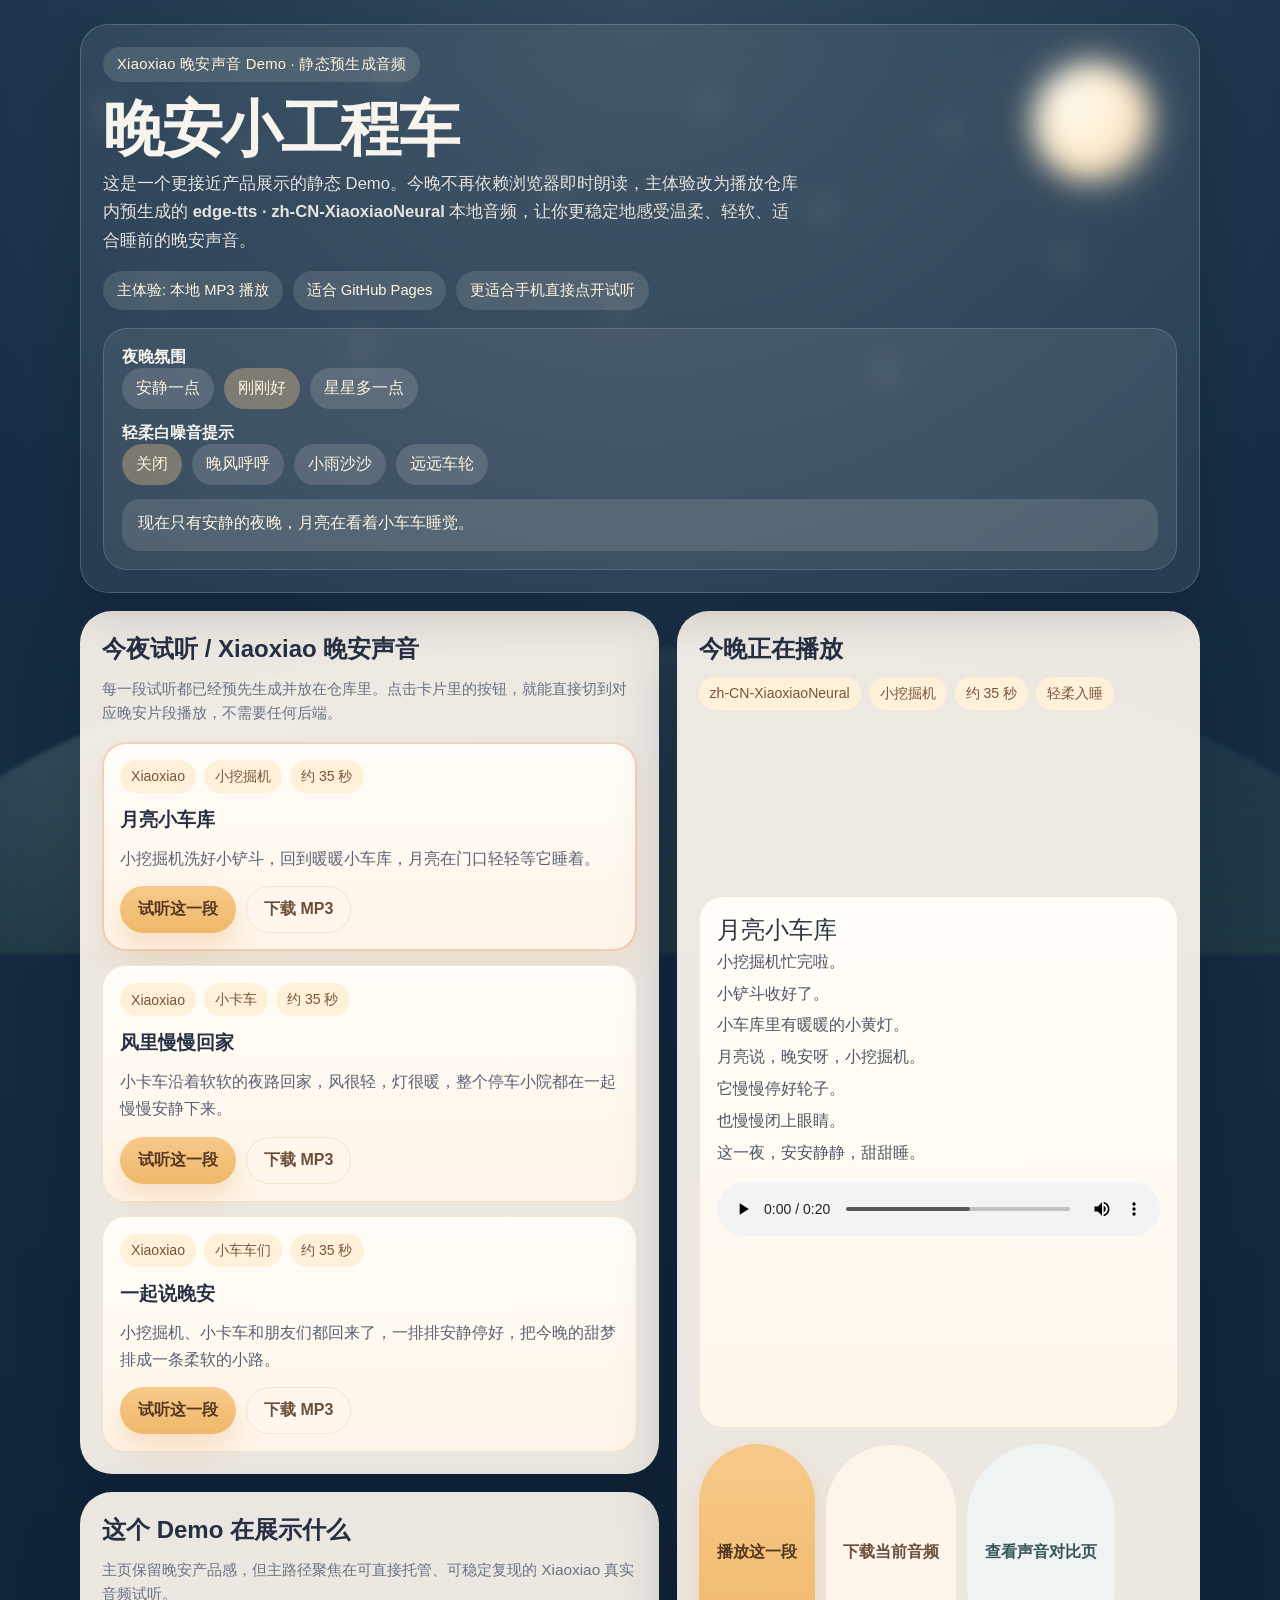
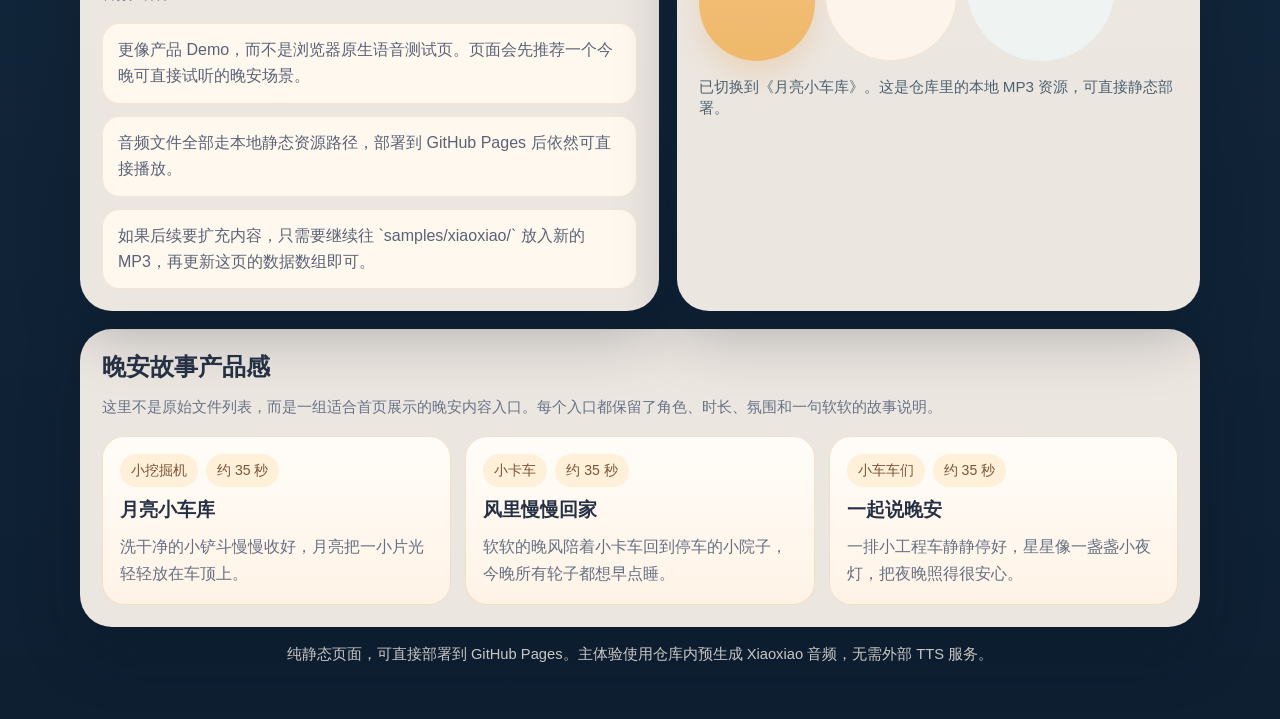
==== commit 2473c547: "Build Xiaoxiao static audio demo" ====
--- a/index.html
+++ b/index.html
@@ -3,15 +3,15 @@
 <head>
   <meta charset="UTF-8">
   <meta name="viewport" content="width=device-width, initial-scale=1.0">
-  <title>晚安小工程车</title>
-  <meta name="description" content="一个适合 2 岁宝宝的晚安工程车故事演示，支持角色选择、故事长度、朗读、收藏和夜晚氛围模式。">
+  <title>晚安小工程车 · Xiaoxiao 晚安声音 Demo</title>
+  <meta name="description" content="一个适合 2 岁宝宝的静态睡前故事音频 Demo，主体验使用 edge-tts 的 Xiaoxiao 预生成音频样本。">
   <style>
     :root {
       --bg-top: #18324a;
       --bg-bottom: #0e1f32;
       --panel: rgba(255, 248, 239, 0.92);
       --panel-strong: #fff7ed;
-      --panel-soft: rgba(255, 255, 255, 0.16);
+      --panel-soft: rgba(255, 255, 255, 0.1);
       --line: rgba(255, 255, 255, 0.18);
       --text: #2d3546;
       --muted: #687388;
@@ -122,7 +122,7 @@
     .wrap {
       position: relative;
       z-index: 1;
-      width: min(1100px, calc(100% - 28px));
+      width: min(1120px, calc(100% - 28px));
       margin: 0 auto;
       padding: 24px 0 40px;
     }
@@ -156,234 +156,27 @@
       letter-spacing: -0.03em;
     }
 
-    .hero p {
-      max-width: 640px;
+    .hero-copy {
+      max-width: 700px;
       margin: 0;
       color: rgba(255, 247, 238, 0.88);
       font-size: 1.04rem;
       line-height: 1.7;
     }
 
-    .layout {
-      display: grid;
-      grid-template-columns: 1.1fr 0.9fr;
-      gap: 18px;
-      margin-top: 18px;
-    }
-
-    .card {
-      background: var(--panel);
-      color: var(--text);
-      border-radius: var(--radius-xl);
-      box-shadow: var(--shadow);
-      padding: 22px;
-    }
-
-    .card h2,
-    .card h3 {
-      margin: 0 0 12px;
-      font-family: var(--font-display);
-      color: #263044;
-    }
-
-    .subtle {
-      color: var(--muted);
-      font-size: 0.96rem;
-      line-height: 1.6;
-    }
-
-    .vehicle-grid {
-      display: grid;
-      grid-template-columns: repeat(3, minmax(0, 1fr));
-      gap: 12px;
-      margin-top: 14px;
-    }
-
-    .choice-btn,
-    .pill-btn,
-    .control-btn,
-    .favorite-btn {
-      border: 0;
-      cursor: pointer;
-      font: inherit;
-      transition: transform 0.2s ease, box-shadow 0.2s ease, background 0.2s ease, color 0.2s ease;
-    }
-
-    .choice-btn {
-      min-height: 110px;
-      padding: 14px 12px;
-      border-radius: 24px;
-      background: linear-gradient(180deg, #fffdf8, #fff0df);
-      color: #394158;
-      text-align: left;
-      box-shadow: inset 0 0 0 1px rgba(225, 194, 149, 0.4);
-    }
-
-    .choice-btn strong,
-    .pill-btn strong {
-      display: block;
-      font-size: 1.05rem;
-    }
-
-    .choice-btn span {
-      display: block;
-      margin-top: 6px;
-      color: #6d7688;
-      font-size: 0.9rem;
-      line-height: 1.35;
-    }
-
-    .choice-btn .emoji {
-      font-size: 1.8rem;
-      margin-bottom: 10px;
-    }
-
-    .choice-btn:hover,
-    .pill-btn:hover,
-    .control-btn:hover,
-    .favorite-btn:hover {
-      transform: translateY(-2px);
-    }
-
-    .choice-btn.active,
-    .pill-btn.active {
-      background: linear-gradient(180deg, #ffe8c7, #f8cf99);
-      box-shadow: inset 0 0 0 2px rgba(216, 137, 93, 0.3), 0 14px 26px rgba(220, 167, 115, 0.24);
-      color: #57361d;
-    }
-
-    .pill-group {
-      display: grid;
-      grid-template-columns: repeat(3, minmax(0, 1fr));
-      gap: 10px;
-      margin: 14px 0 18px;
-    }
-
-    .pill-btn {
-      padding: 14px 12px;
-      border-radius: 20px;
-      background: #fff6ea;
-      color: #4a5264;
-      box-shadow: inset 0 0 0 1px rgba(226, 196, 161, 0.55);
-      text-align: left;
-    }
-
-    .pill-btn span {
-      display: block;
-      margin-top: 6px;
-      font-size: 0.88rem;
-      color: #71798b;
-    }
-
-    .actions {
-      display: flex;
-      flex-wrap: wrap;
-      gap: 12px;
-      margin-top: 10px;
-    }
-
-    .primary-btn,
-    .secondary-btn {
-      border: 0;
-      border-radius: 999px;
-      padding: 15px 22px;
-      font: inherit;
-      cursor: pointer;
-      transition: transform 0.2s ease, box-shadow 0.2s ease, opacity 0.2s ease;
-    }
-
-    .primary-btn {
-      background: linear-gradient(180deg, var(--accent), var(--accent-strong));
-      color: #543721;
-      box-shadow: 0 14px 26px rgba(228, 177, 112, 0.34);
-      font-weight: 700;
-    }
-
-    .secondary-btn {
-      background: #eff4f2;
-      color: #39565a;
-      font-weight: 700;
-    }
-
-    .primary-btn:hover,
-    .secondary-btn:hover {
-      transform: translateY(-2px);
-    }
-
-    .story-card {
-      display: flex;
-      flex-direction: column;
-      gap: 18px;
-      min-height: 100%;
-    }
-
-    .story-meta {
+    .hero-notes {
       display: flex;
       flex-wrap: wrap;
       gap: 10px;
-    }
-
-    .story-tag {
-      padding: 8px 12px;
+      margin-top: 16px;
+    }
+
+    .hero-note {
+      padding: 10px 14px;
       border-radius: 999px;
-      background: #fff0da;
-      color: #7a5437;
-      font-size: 0.9rem;
-    }
-
-    .story-box {
-      padding: 18px;
-      border-radius: 24px;
-      background: linear-gradient(180deg, #fffdf8, #fff6eb);
-      box-shadow: inset 0 0 0 1px rgba(228, 206, 179, 0.48);
-    }
-
-    .story-title {
-      margin: 0 0 10px;
-      font-size: 1.36rem;
-      color: #2b3242;
-    }
-
-    .story-text {
-      margin: 0;
-      color: #4d5567;
-      line-height: 2;
-      font-size: 1.05rem;
-      white-space: pre-line;
-    }
-
-    .tts-controls {
-      display: flex;
-      flex-wrap: wrap;
-      gap: 10px;
-    }
-
-    .tts-style-group {
-      display: grid;
-      grid-template-columns: repeat(3, minmax(0, 1fr));
-      gap: 10px;
-      margin: 0 0 12px;
-    }
-
-    .tts-tip {
-      margin: 10px 0 0;
-      color: #6f7b8f;
-      font-size: 0.9rem;
-      line-height: 1.6;
-    }
-
-    .control-btn,
-    .favorite-btn {
-      padding: 12px 16px;
-      border-radius: 18px;
-      background: #eef4f4;
-      color: #385258;
-      font-weight: 700;
-    }
-
-    .favorite-btn.active {
-      background: #ffe7c4;
-      color: #744a2e;
+      background: rgba(255, 248, 239, 0.12);
+      color: #fff5df;
+      font-size: 0.92rem;
     }
 
     .ambient-panel {
@@ -411,6 +204,11 @@
       color: #fff3df;
       cursor: pointer;
       transition: background 0.2s ease, transform 0.2s ease;
+      font: inherit;
+    }
+
+    .ambient-chip:hover {
+      transform: translateY(-2px);
     }
 
     .ambient-chip.active {
@@ -426,67 +224,207 @@
       min-height: 52px;
     }
 
-    .favorites-list {
+    .layout {
       display: grid;
-      gap: 12px;
-      margin-top: 14px;
-    }
-
-    .favorite-item {
+      grid-template-columns: 1.05fr 0.95fr;
+      gap: 18px;
+      margin-top: 18px;
+    }
+
+    .stack {
       display: grid;
+      gap: 18px;
+    }
+
+    .card {
+      background: var(--panel);
+      color: var(--text);
+      border-radius: var(--radius-xl);
+      box-shadow: var(--shadow);
+      padding: 22px;
+    }
+
+    .card h2,
+    .card h3 {
+      margin: 0 0 12px;
+      font-family: var(--font-display);
+      color: #263044;
+    }
+
+    .subtle {
+      color: var(--muted);
+      font-size: 0.96rem;
+      line-height: 1.6;
+      margin: 0;
+    }
+
+    .demo-grid {
+      display: grid;
+      gap: 14px;
+      margin-top: 16px;
+    }
+
+    .demo-card {
+      display: grid;
+      gap: 14px;
+      padding: 18px;
+      border-radius: 24px;
+      background: linear-gradient(180deg, #fffdf8, #fff4e8);
+      box-shadow: inset 0 0 0 1px rgba(225, 194, 149, 0.38);
+    }
+
+    .demo-card.active {
+      box-shadow: inset 0 0 0 2px rgba(216, 137, 93, 0.38), 0 18px 30px rgba(220, 167, 115, 0.16);
+    }
+
+    .meta-row {
+      display: flex;
+      flex-wrap: wrap;
       gap: 8px;
-      padding: 16px;
-      border-radius: 20px;
-      background: #fff9f0;
-      box-shadow: inset 0 0 0 1px rgba(229, 207, 180, 0.5);
-    }
-
-    .favorite-item h4 {
-      margin: 0;
-      color: #2f384b;
-      font-size: 1rem;
-    }
-
-    .favorite-item p {
-      margin: 0;
-      color: #697386;
+    }
+
+    .tag {
+      display: inline-flex;
+      align-items: center;
+      gap: 6px;
+      padding: 7px 11px;
+      border-radius: 999px;
+      background: #fff0da;
+      color: #7a5437;
+      font-size: 0.88rem;
+    }
+
+    .demo-card p {
+      margin: 0;
+      color: #586174;
       line-height: 1.7;
-      font-size: 0.95rem;
-      display: -webkit-box;
-      -webkit-line-clamp: 3;
-      -webkit-box-orient: vertical;
-      overflow: hidden;
-    }
-
-    .favorite-item .row {
+    }
+
+    .demo-actions {
       display: flex;
       flex-wrap: wrap;
       gap: 10px;
     }
 
-    .tiny-btn {
+    .primary-btn,
+    .secondary-btn,
+    .ghost-btn {
       border: 0;
-      background: #edf4ef;
-      color: #36574f;
       border-radius: 999px;
-      padding: 9px 12px;
+      padding: 13px 18px;
+      font: inherit;
       cursor: pointer;
-      font: inherit;
-      font-size: 0.9rem;
-    }
-
-    .empty-state {
+      transition: transform 0.2s ease, box-shadow 0.2s ease, opacity 0.2s ease, background 0.2s ease;
+      text-decoration: none;
+      display: inline-flex;
+      align-items: center;
+      justify-content: center;
+    }
+
+    .primary-btn:hover,
+    .secondary-btn:hover,
+    .ghost-btn:hover {
+      transform: translateY(-2px);
+    }
+
+    .primary-btn {
+      background: linear-gradient(180deg, var(--accent), var(--accent-strong));
+      color: #543721;
+      box-shadow: 0 14px 26px rgba(228, 177, 112, 0.3);
+      font-weight: 700;
+    }
+
+    .secondary-btn {
+      background: #eff4f2;
+      color: #39565a;
+      font-weight: 700;
+    }
+
+    .ghost-btn {
+      background: rgba(255, 248, 239, 0.9);
+      color: #6d4f39;
+      box-shadow: inset 0 0 0 1px rgba(225, 194, 149, 0.35);
+      font-weight: 700;
+    }
+
+    .now-playing {
+      display: grid;
+      gap: 16px;
+      min-height: 100%;
+    }
+
+    .player-shell {
       padding: 18px;
-      border-radius: 20px;
-      background: #fff9f1;
-      color: #737d90;
-      line-height: 1.7;
+      border-radius: 24px;
+      background: linear-gradient(180deg, #fffdf8, #fff6eb);
+      box-shadow: inset 0 0 0 1px rgba(228, 206, 179, 0.48);
+    }
+
+    .player-shell audio {
+      width: 100%;
+      margin-top: 14px;
+    }
+
+    .story-title {
+      margin: 0;
+      font-size: 1.5rem;
+      color: #2b3242;
+    }
+
+    .story-text {
+      margin: 0;
+      color: #4d5567;
+      line-height: 1.95;
+      font-size: 1.02rem;
+      white-space: pre-line;
     }
 
     .status {
       min-height: 24px;
+      margin: 0;
       color: #4c6172;
       font-size: 0.95rem;
+    }
+
+    .feature-list {
+      display: grid;
+      gap: 12px;
+      margin-top: 16px;
+    }
+
+    .feature-item {
+      padding: 14px 16px;
+      border-radius: 18px;
+      background: #fff8ef;
+      box-shadow: inset 0 0 0 1px rgba(228, 206, 179, 0.42);
+      color: #596376;
+      line-height: 1.65;
+    }
+
+    .collection-grid {
+      display: grid;
+      grid-template-columns: repeat(3, minmax(0, 1fr));
+      gap: 14px;
+      margin-top: 16px;
+    }
+
+    .collection-card {
+      padding: 18px;
+      border-radius: 22px;
+      background: linear-gradient(180deg, #fffdf9, #fff3e6);
+      box-shadow: inset 0 0 0 1px rgba(228, 193, 145, 0.45);
+      display: grid;
+      gap: 10px;
+    }
+
+    .collection-card h3 {
+      margin: 0;
+    }
+
+    .collection-card p {
+      margin: 0;
+      color: #657083;
+      line-height: 1.7;
     }
 
     .footer-note {
@@ -496,13 +434,13 @@
       font-size: 0.92rem;
     }
 
-    @media (max-width: 900px) {
+    @media (max-width: 960px) {
       .layout {
         grid-template-columns: 1fr;
       }
 
-      .vehicle-grid {
-        grid-template-columns: repeat(2, minmax(0, 1fr));
+      .collection-grid {
+        grid-template-columns: 1fr;
       }
     }
 
@@ -518,15 +456,19 @@
         border-radius: 24px;
       }
 
-      .vehicle-grid,
-      .pill-group {
-        grid-template-columns: 1fr;
-      }
-
       .moon {
         width: 88px;
         height: 88px;
         right: 6vw;
+      }
+
+      .demo-actions {
+        display: grid;
+      }
+
+      .hero-note,
+      .tag {
+        font-size: 0.84rem;
       }
     }
   </style>
@@ -551,16 +493,24 @@
 
   <main class="wrap">
     <section class="hero">
-      <div class="eyebrow">月亮出来了 · 小工程车要睡觉了</div>
+      <div class="eyebrow">Xiaoxiao 晚安声音 Demo · 静态预生成音频</div>
       <h1>晚安小工程车</h1>
-      <p>给 2 岁宝宝的安静睡前故事。选一辆温柔的小车车，选一个合适的时长，轻轻开始今晚的晚安时间。</p>
+      <p class="hero-copy">
+        这是一个更接近产品展示的静态 Demo。今晚不再依赖浏览器即时朗读，主体验改为播放仓库内预生成的
+        <strong>edge-tts · zh-CN-XiaoxiaoNeural</strong> 本地音频，让你更稳定地感受温柔、轻软、适合睡前的晚安声音。
+      </p>
+      <div class="hero-notes">
+        <span class="hero-note">主体验: 本地 MP3 播放</span>
+        <span class="hero-note">适合 GitHub Pages</span>
+        <span class="hero-note">更适合手机直接点开试听</span>
+      </div>
 
       <div class="ambient-panel">
         <div>
           <strong>夜晚氛围</strong>
           <div class="ambient-options" id="ambientOptions">
-            <button class="ambient-chip active" data-ambient="low">安静一点</button>
-            <button class="ambient-chip" data-ambient="medium">刚刚好</button>
+            <button class="ambient-chip" data-ambient="low">安静一点</button>
+            <button class="ambient-chip active" data-ambient="medium">刚刚好</button>
             <button class="ambient-chip" data-ambient="high">星星多一点</button>
           </div>
         </div>
@@ -578,486 +528,115 @@
     </section>
 
     <section class="layout">
-      <div class="card">
-        <h2>1. 选一个晚安伙伴</h2>
-        <p class="subtle">每一辆车车都忙了一天。现在它们都想洗一洗，慢慢停好，轻轻睡着。</p>
-        <div class="vehicle-grid" id="vehicleGrid"></div>
-
-        <h2 style="margin-top: 20px;">2. 选故事时长</h2>
-        <p class="subtle">短一点，快快睡。长一点，多抱抱，多听几句温柔的话。</p>
-        <div class="pill-group" id="lengthGroup"></div>
-
-        <div class="actions">
-          <button class="primary-btn" id="generateBtn">生成今晚故事</button>
-          <button class="secondary-btn" id="surpriseBtn">随机一个</button>
+      <div class="stack">
+        <section class="card">
+          <h2>今夜试听 / Xiaoxiao 晚安声音</h2>
+          <p class="subtle">
+            每一段试听都已经预先生成并放在仓库里。点击卡片里的按钮，就能直接切到对应晚安片段播放，不需要任何后端。
+          </p>
+          <div class="demo-grid" id="demoGrid"></div>
+        </section>
+
+        <section class="card">
+          <h2>这个 Demo 在展示什么</h2>
+          <p class="subtle">主页保留晚安产品感，但主路径聚焦在可直接托管、可稳定复现的 Xiaoxiao 真实音频试听。</p>
+          <div class="feature-list">
+            <div class="feature-item">更像产品 Demo，而不是浏览器原生语音测试页。页面会先推荐一个今晚可直接试听的晚安场景。</div>
+            <div class="feature-item">音频文件全部走本地静态资源路径，部署到 GitHub Pages 后依然可直接播放。</div>
+            <div class="feature-item">如果后续要扩充内容，只需要继续往 `samples/xiaoxiao/` 放入新的 MP3，再更新这页的数据数组即可。</div>
+          </div>
+        </section>
+      </div>
+
+      <section class="card now-playing">
+        <div>
+          <h2>今晚正在播放</h2>
+          <div class="meta-row" id="currentTags"></div>
         </div>
-      </div>
-
-      <div class="card story-card">
-        <div>
-          <h2>今晚的故事</h2>
-          <div class="story-meta">
-            <div class="story-tag" id="storyVehicleTag">角色未选择</div>
-            <div class="story-tag" id="storyLengthTag">时长未选择</div>
+
+        <div class="player-shell">
+          <p class="story-title" id="currentTitle">月亮小车库</p>
+          <p class="story-text" id="currentDescription">点左侧任意一段 Xiaoxiao 晚安声音，就能在这里开始播放。</p>
+          <audio id="mainPlayer" controls preload="metadata">
+            <source id="mainSource" src="./samples/xiaoxiao/moonlit-garage.mp3" type="audio/mpeg">
+          </audio>
+        </div>
+
+        <div class="demo-actions">
+          <button class="primary-btn" id="playCurrentBtn">播放这一段</button>
+          <a class="ghost-btn" id="downloadCurrentBtn" href="./samples/xiaoxiao/moonlit-garage.mp3" download>下载当前音频</a>
+          <a class="secondary-btn" href="./voice-samples.html">查看声音对比页</a>
+        </div>
+
+        <p class="status" id="playerStatus">当前默认加载的是 Xiaoxiao 晚安样本。建议直接戴耳机或在手机外放上试听。</p>
+      </section>
+    </section>
+
+    <section class="card" style="margin-top: 18px;">
+      <h2>晚安故事产品感</h2>
+      <p class="subtle">这里不是原始文件列表，而是一组适合首页展示的晚安内容入口。每个入口都保留了角色、时长、氛围和一句软软的故事说明。</p>
+      <div class="collection-grid">
+        <article class="collection-card">
+          <div class="meta-row">
+            <span class="tag">小挖掘机</span>
+            <span class="tag">约 35 秒</span>
           </div>
-        </div>
-
-        <div class="story-box">
-          <h3 class="story-title" id="storyTitle">月亮等着你</h3>
-          <p class="story-text" id="storyText">点一下“生成今晚故事”，这里会出现一段柔柔的睡前故事。句子会短一点，慢一点，适合 2 岁宝宝听。</p>
-        </div>
-
-        <div>
-          <h3>朗读</h3>
-          <div class="tts-style-group" id="voiceStyleGroup"></div>
-          <div class="tts-controls">
-            <button class="control-btn" id="playBtn">播放</button>
-            <button class="control-btn" id="pauseBtn">暂停</button>
-            <button class="control-btn" id="stopBtn">停止</button>
-            <button class="favorite-btn" id="favoriteBtn">收藏这篇</button>
+          <h3>月亮小车库</h3>
+          <p>洗干净的小铲斗慢慢收好，月亮把一小片光轻轻放在车顶上。</p>
+        </article>
+        <article class="collection-card">
+          <div class="meta-row">
+            <span class="tag">小卡车</span>
+            <span class="tag">约 35 秒</span>
           </div>
-          <p class="status" id="ttsStatus">如果浏览器支持语音朗读，就可以轻轻读出来。</p>
-          <p class="tts-tip">小提示：声音好不好听，还是会受手机、电脑和浏览器自带语音引擎影响。</p>
-        </div>
+          <h3>风里慢慢回家</h3>
+          <p>软软的晚风陪着小卡车回到停车的小院子，今晚所有轮子都想早点睡。</p>
+        </article>
+        <article class="collection-card">
+          <div class="meta-row">
+            <span class="tag">小车车们</span>
+            <span class="tag">约 35 秒</span>
+          </div>
+          <h3>一起说晚安</h3>
+          <p>一排小工程车静静停好，星星像一盏盏小夜灯，把夜晚照得很安心。</p>
+        </article>
       </div>
     </section>
 
-    <section class="card" style="margin-top: 18px;">
-      <h2>收藏的小故事</h2>
-      <p class="subtle">喜欢的故事可以留在这里，下次睡前一键打开。</p>
-      <div class="favorites-list" id="favoritesList"></div>
-    </section>
-
-    <p class="footer-note">纯静态页面，可直接部署到 GitHub Pages。没有外部图片，没有外部音频，没有额外依赖。</p>
+    <p class="footer-note">纯静态页面，可直接部署到 GitHub Pages。主体验使用仓库内预生成 Xiaoxiao 音频，无需外部 TTS 服务。</p>
   </main>
 
   <script>
-    const vehicles = [
-      { id: "excavator", name: "小挖掘机", emoji: "🚜", hint: "小铲斗洗干净了，准备收起来。" },
-      { id: "crane", name: "小吊车", emoji: "🏗️", hint: "长长手臂慢慢放下，不再忙啦。" },
-      { id: "dump", name: "小翻斗车", emoji: "🚚", hint: "车斗空空的，今晚轻轻回家。" },
-      { id: "mixer", name: "小搅拌车", emoji: "🚛", hint: "圆圆桶不转了，安安静静。" },
-      { id: "roller", name: "小压路机", emoji: "🚧", hint: "圆滚滚轮子今天也辛苦了。" },
-      { id: "little-truck", name: "小卡车", emoji: "🛻", hint: "慢慢开，慢慢停，慢慢睡。" }
-    ];
-
-    const lengthOptions = [
-      { id: "short", label: "1 分钟", detail: "6 句左右，适合快快入睡", sentenceCount: 6 },
-      { id: "medium", label: "3 分钟", detail: "10 句左右，安静抱抱时听", sentenceCount: 10 },
-      { id: "long", label: "5 分钟", detail: "14 句左右，慢慢听到睡着", sentenceCount: 14 }
-    ];
-
-    const voiceStyles = [
-      { id: "extra-gentle", label: "更轻柔", detail: "最慢最软", rate: 0.72, pitch: 0.92, volume: 0.82 },
-      { id: "standard", label: "刚刚好", detail: "自然晚安", rate: 0.82, pitch: 0.98, volume: 0.9 },
-      { id: "slower", label: "更慢一点", detail: "一句一句听", rate: 0.76, pitch: 0.95, volume: 0.86 }
-    ];
-
-    const storyTemplates = [
+    const demoEntries = [
       {
-        id: "excavator-stars",
-        vehicle: "excavator",
-        title: "小挖掘机和月亮小铲子",
-        opening: [
-          "小挖掘机忙完啦。",
-          "小铲斗放低低。",
-          "天上有一把月亮小铲子。",
-          "月亮说，晚安呀，小挖掘机。 "
-        ],
-        middle: [
-          "小挖掘机点点头。",
-          "它把小轮子停好。",
-          "它把小灯灯关好。",
-          "它说，今天我挖了软软的土。",
-          "现在我要抱着夜风睡觉。",
-          "星星一闪，一闪。",
-          "小铲斗也轻轻晃一晃。",
-          "晚风说，睡吧，睡吧。 "
-        ],
-        closing: [
-          "小挖掘机不动了。",
-          "小肚子安安静静。",
-          "月亮轻轻照着它。",
-          "小挖掘机睡着啦。"
-        ]
+        id: "moonlit-garage",
+        title: "月亮小车库",
+        vehicle: "小挖掘机",
+        duration: "约 35 秒",
+        mood: "轻柔入睡",
+        blurb: "小挖掘机洗好小铲斗，回到暖暖小车库，月亮在门口轻轻等它睡着。",
+        script: "小挖掘机忙完啦。\n小铲斗收好了。\n小车库里有暖暖的小黄灯。\n月亮说，晚安呀，小挖掘机。\n它慢慢停好轮子。\n也慢慢闭上眼睛。\n这一夜，安安静静，甜甜睡。",
+        src: "./samples/xiaoxiao/moonlit-garage.mp3"
       },
       {
-        id: "excavator-blanket",
-        vehicle: "excavator",
-        title: "小挖掘机的云朵被子",
-        opening: [
-          "晚上到了。",
-          "小挖掘机回到小车库。",
-          "车库里暖暖的。",
-          "门口挂着一朵白白的云。 "
-        ],
-        middle: [
-          "云朵像一条小被子。",
-          "盖在小挖掘机身上。",
-          "小挖掘机说，好软呀。",
-          "今天的沙沙土，明天再见。",
-          "今天的小石头，明天再见。",
-          "小铲斗收起来了。",
-          "小车身也放松了。",
-          "云朵轻轻拍一拍。 "
-        ],
-        closing: [
-          "拍一拍，睡一睡。",
-          "月亮笑一笑。",
-          "小挖掘机闭上眼睛。",
-          "呼，晚安。"
-        ]
+        id: "wind-down-yard",
+        title: "风里慢慢回家",
+        vehicle: "小卡车",
+        duration: "约 35 秒",
+        mood: "晚风陪伴",
+        blurb: "小卡车沿着软软的夜路回家，风很轻，灯很暖，整个停车小院都在一起慢慢安静下来。",
+        script: "小卡车回家啦。\n晚风轻轻吹。\n小车灯变得暖暖的。\n路边的小草也快要睡了。\n小卡车慢慢停好。\n把今天的忙碌轻轻放下。\n风很轻，夜很安稳，晚安。",
+        src: "./samples/xiaoxiao/wind-down-yard.mp3"
       },
       {
-        id: "excavator-garage",
-        vehicle: "excavator",
-        title: "小挖掘机回到暖暖小车库",
-        opening: [
-          "夜空蓝蓝的。",
-          "小挖掘机慢慢回家。",
-          "小车库的小灯，已经亮起来了。",
-          "门口还有一颗一闪一闪的小星星。 "
-        ],
-        middle: [
-          "小挖掘机轻轻开进去。",
-          "小轮子停好啦。",
-          "小铲斗收好啦。",
-          "暖暖的灯光照着它。",
-          "像一只软软的小手。",
-          "小工具们也在旁边打哈欠。",
-          "小刷子要睡了。",
-          "小扳手也要睡了。 "
-        ],
-        closing: [
-          "小车库安安静静。",
-          "月亮在窗边看一看。",
-          "小挖掘机做了一个甜甜的梦。",
-          "梦里有软软的云和亮亮的星。"
-        ]
-      },
-      {
-        id: "crane-moon",
-        vehicle: "crane",
-        title: "小吊车把月亮轻轻放好",
-        opening: [
-          "小吊车今天很温柔。",
-          "它没有大声响。",
-          "它慢慢抬起长长手臂。",
-          "它和月亮打招呼。 "
-        ],
-        middle: [
-          "月亮圆圆的，亮亮的。",
-          "像一盏小夜灯。",
-          "小吊车看一看。",
-          "再慢慢把手臂放下。",
-          "高高的工作结束啦。",
-          "现在是低低的晚安时间。",
-          "星星排成一队。",
-          "像在说，晚安，小吊车。 "
-        ],
-        closing: [
-          "小吊车停好脚脚。",
-          "长手臂安静躺下。",
-          "晚风吹过来。",
-          "它睡得甜甜的。"
-        ]
-      },
-      {
-        id: "crane-stars",
-        vehicle: "crane",
-        title: "小吊车帮星星找好位置",
-        opening: [
-          "小吊车抬头看看天。",
-          "今夜的星星好多呀。",
-          "一颗在左边。",
-          "一颗在右边。 "
-        ],
-        middle: [
-          "小吊车笑一笑。",
-          "它说，大家都排好队啦。",
-          "长长手臂慢慢放下来。",
-          "不高高举着了。",
-          "小灯灯也轻轻暗下来。",
-          "像在说，快睡吧。",
-          "小星星一闪一闪。",
-          "像给它盖上小被子。 "
-        ],
-        closing: [
-          "小吊车靠着小车库。",
-          "晚风轻轻绕过去。",
-          "它听着星星眨眼睛。",
-          "慢慢就睡着啦。"
-        ]
-      },
-      {
-        id: "dump-sand",
-        vehicle: "dump",
-        title: "小翻斗车送走最后一粒沙",
-        opening: [
-          "小翻斗车回家啦。",
-          "它的车斗空空的。",
-          "最后一粒小沙沙，也回家啦。",
-          "小翻斗车好轻松。 "
-        ],
-        middle: [
-          "车轮转得慢慢的。",
-          "慢慢的，慢慢的。",
-          "路边的小草睡了。",
-          "路边的小花睡了。",
-          "小翻斗车也想睡。",
-          "它轻轻说，我今天真棒。",
-          "我运了好多沙沙。",
-          "现在我要休息啦。 "
-        ],
-        closing: [
-          "车斗放平平。",
-          "小车灯关掉了。",
-          "月亮像妈妈一样看着它。",
-          "小翻斗车睡着啦。"
-        ]
-      },
-      {
-        id: "dump-garage",
-        vehicle: "dump",
-        title: "小翻斗车的星星停车位",
-        opening: [
-          "小翻斗车回到停车的小院子。",
-          "院子里有暖暖的小灯。",
-          "地上画着一颗星星。",
-          "那是它的晚安停车位。 "
-        ],
-        middle: [
-          "小翻斗车慢慢倒车。",
-          "轻轻停好。",
-          "不碰到这里。",
-          "也不碰到那里。",
-          "车斗空空的，很轻很轻。",
-          "小路软软的，很安静很安静。",
-          "小院子的工具箱合上了。",
-          "小扫把也靠着墙休息。 "
-        ],
-        closing: [
-          "一盏灯亮着小小的光。",
-          "月亮照着星星停车位。",
-          "小翻斗车打了一个小哈欠。",
-          "安安稳稳睡着啦。"
-        ]
-      },
-      {
-        id: "mixer-lullaby",
-        vehicle: "mixer",
-        title: "小搅拌车的圆圆摇篮曲",
-        opening: [
-          "小搅拌车的圆圆桶，停下来啦。",
-          "不转啦，不转啦。",
-          "夜晚轻轻抱住它。",
-          "天上有安静的月亮。 "
-        ],
-        middle: [
-          "小搅拌车听见一首摇篮曲。",
-          "是风在唱。",
-          "呼呀，呼呀。",
-          "是树叶在唱。",
-          "沙呀，沙呀。",
-          "小搅拌车闭上眼睛。",
-          "圆圆桶像小摇篮。",
-          "轻轻摇，轻轻摇。 "
-        ],
-        closing: [
-          "摇一摇，睡一睡。",
-          "小车身暖暖的。",
-          "月亮说，乖孩子。",
-          "小搅拌车睡着啦。"
-        ]
-      },
-      {
-        id: "mixer-lights",
-        vehicle: "mixer",
-        title: "小搅拌车和门口的小黄灯",
-        opening: [
-          "小搅拌车回家啦。",
-          "门口有一盏小黄灯。",
-          "灯光软软的。",
-          "像一团暖暖的小棉花。 "
-        ],
-        middle: [
-          "圆圆桶今天不转了。",
-          "它想安静一会儿。",
-          "小黄灯照着车轮。",
-          "也照着小小的影子。",
-          "小影子靠在地上。",
-          "像在陪它一起睡。",
-          "天上的月亮弯弯的。",
-          "像在轻轻笑。 "
-        ],
-        closing: [
-          "小搅拌车慢慢合上眼睛。",
-          "小黄灯陪着它。",
-          "屋外有星星，屋里有暖光。",
-          "这一夜睡得香香的。"
-        ]
-      },
-      {
-        id: "roller-road",
-        vehicle: "roller",
-        title: "小压路机和软软晚安路",
-        opening: [
-          "小压路机今天走过长长的路。",
-          "现在，路安静了。",
-          "小压路机也安静了。",
-          "它要走最后一条晚安路。 "
-        ],
-        middle: [
-          "这条路软软的。",
-          "这条路暖暖的。",
-          "路的两边有小灯灯。",
-          "小灯灯像小星星。",
-          "小压路机慢慢滚。",
-          "滚一滚，停一停。",
-          "再滚一滚，再停一停。",
-          "回到自己的小位置。 "
-        ],
-        closing: [
-          "轮子不转啦。",
-          "身体也不累啦。",
-          "晚安路到了。",
-          "小压路机睡着啦。"
-        ]
-      },
-      {
-        id: "roller-garden",
-        vehicle: "roller",
-        title: "小压路机走过月光小路",
-        opening: [
-          "月亮把小路照得亮亮的。",
-          "小压路机慢慢走过去。",
-          "它今天只做一件事。",
-          "就是走一条晚安小路。 "
-        ],
-        middle: [
-          "小路一点也不急。",
-          "小路软软的。",
-          "小路边有睡着的小花。",
-          "还有闭着眼睛的小草。",
-          "小压路机滚一滚。",
-          "再停一停。",
-          "像在给小路拍拍背。",
-          "说，睡吧，睡吧。 "
-        ],
-        closing: [
-          "月光落在圆圆轮子上。",
-          "小压路机也安静下来。",
-          "它靠着小树影。",
-          "甜甜地睡着啦。"
-        ]
-      },
-      {
-        id: "little-truck-milk",
-        vehicle: "little-truck",
-        title: "小卡车送来一车晚安",
-        opening: [
-          "小卡车今天装的不是石头。",
-          "也不是木头。",
-          "它装了一车晚安。",
-          "一车软软的晚安。 "
-        ],
-        middle: [
-          "晚安里有小月亮。",
-          "晚安里有小星星。",
-          "晚安里有抱抱。",
-          "还有轻轻的亲亲。",
-          "小卡车开呀开。",
-          "开到小床边。",
-          "把晚安全都放下来。",
-          "房间一下子暖暖的。 "
-        ],
-        closing: [
-          "小卡车轻轻停好。",
-          "它说，今天送完啦。",
-          "谢谢你，晚安呀。",
-          "小卡车睡着啦。"
-        ]
-      },
-      {
-        id: "little-truck-lantern",
-        vehicle: "little-truck",
-        title: "小卡车带着小灯回家",
-        opening: [
-          "小卡车的车顶上，有一盏小小灯。",
-          "不是大大的灯。",
-          "是睡前的小灯。",
-          "暖暖的，黄黄的。 "
-        ],
-        middle: [
-          "小卡车开过软软的路。",
-          "路边的树影摇一摇。",
-          "像在挥手说晚安。",
-          "小卡车轻轻答应。",
-          "它把小灯带回小车库。",
-          "把安静也一起带回去。",
-          "门口的小凳子睡了。",
-          "小工具箱也睡了。 "
-        ],
-        closing: [
-          "小卡车停在暖光里。",
-          "小灯慢慢暗下来。",
-          "窗外有月亮，窗里有安稳。",
-          "小卡车呼呼睡着啦。"
-        ]
-      },
-      {
-        id: "friends-yard",
-        vehicle: "all",
-        title: "小车车们一起说晚安",
-        opening: [
-          "晚上了，小车车们都回来了。",
-          "小挖掘机回来了。",
-          "小吊车回来了。",
-          "小翻斗车也回来了。 "
-        ],
-        middle: [
-          "小搅拌车不转了。",
-          "小压路机不滚了。",
-          "小卡车慢慢停下。",
-          "大家排成一排。",
-          "你看我，我看你。",
-          "大家都轻轻笑。",
-          "今天辛苦啦。",
-          "现在一起睡吧。 "
-        ],
-        closing: [
-          "月亮盖上银色小被子。",
-          "星星说，晚安，晚安。",
-          "小车车们都不动了。",
-          "它们一起睡着啦。"
-        ]
-      },
-      {
-        id: "friends-garage",
-        vehicle: "all",
-        title: "小车库里的暖暖晚安灯",
-        opening: [
-          "小车车们一辆一辆回家。",
-          "小车库亮起暖暖的灯。",
-          "门口的小牌子写着。",
-          "欢迎回家，小宝贝们。 "
-        ],
-        middle: [
-          "小挖掘机停左边。",
-          "小吊车停右边。",
-          "小翻斗车和小卡车排成一排。",
-          "小搅拌车安静极了。",
-          "小压路机也不滚了。",
-          "小工具们在角落里打哈欠。",
-          "小刷子睡了。",
-          "小扳手也睡了。 "
-        ],
-        closing: [
-          "月亮在窗上挂了一会儿。",
-          "星星在屋顶眨了眨眼。",
-          "小车库暖暖的，静静的。",
-          "大家一起睡进甜甜梦里。"
-        ]
+        id: "sweet-dream-convoy",
+        title: "一起说晚安",
+        vehicle: "小车车们",
+        duration: "约 35 秒",
+        mood: "甜梦收尾",
+        blurb: "小挖掘机、小卡车和朋友们都回来了，一排排安静停好，把今晚的甜梦排成一条柔软的小路。",
+        script: "晚上到了。\n小车车们都回来了。\n小挖掘机停左边。\n小卡车停右边。\n大家都轻轻笑一笑。\n月亮盖上银色的小被子。\n今夜一起甜甜地睡着啦。",
+        src: "./samples/xiaoxiao/sweet-dream-convoy.mp3"
       }
     ];
 
@@ -1068,562 +647,152 @@
       wheels: "远远的车轮慢慢过去。咕噜，咕噜。然后又安静了。"
     };
 
-    const favoritesKey = "bedtime-trucks-favorites";
-    const ambientKey = "bedtime-trucks-ambient";
-    const noiseKey = "bedtime-trucks-noise";
-    const voiceStyleKey = "bedtime-trucks-voice-style";
-
-    let selectedVehicle = vehicles[0].id;
-    let selectedLength = lengthOptions[1].id;
-    let selectedVoiceStyle = voiceStyles[1].id;
-    let currentStory = null;
-    let favorites = [];
-    let utterance = null;
-    let availableVoices = [];
-    let speechState = "idle";
-    let speechToken = 0;
-    let isStoppingSpeech = false;
-
-    const vehicleGrid = document.getElementById("vehicleGrid");
-    const lengthGroup = document.getElementById("lengthGroup");
-    const voiceStyleGroup = document.getElementById("voiceStyleGroup");
-    const storyTitle = document.getElementById("storyTitle");
-    const storyText = document.getElementById("storyText");
-    const storyVehicleTag = document.getElementById("storyVehicleTag");
-    const storyLengthTag = document.getElementById("storyLengthTag");
-    const favoritesList = document.getElementById("favoritesList");
-    const ttsStatus = document.getElementById("ttsStatus");
-    const favoriteBtn = document.getElementById("favoriteBtn");
+    const ambientKey = "bedtime-trucks-static-ambient";
+    const noiseKey = "bedtime-trucks-static-noise";
+    const lastTrackKey = "bedtime-trucks-static-track";
+
+    let currentEntry = demoEntries[0];
+
+    const body = document.body;
+    const demoGrid = document.getElementById("demoGrid");
+    const currentTitle = document.getElementById("currentTitle");
+    const currentDescription = document.getElementById("currentDescription");
+    const currentTags = document.getElementById("currentTags");
+    const mainPlayer = document.getElementById("mainPlayer");
+    const mainSource = document.getElementById("mainSource");
+    const downloadCurrentBtn = document.getElementById("downloadCurrentBtn");
+    const playCurrentBtn = document.getElementById("playCurrentBtn");
+    const playerStatus = document.getElementById("playerStatus");
     const noiseCue = document.getElementById("noiseCue");
 
-    function renderVehicles() {
-      vehicleGrid.innerHTML = vehicles.map((vehicle) => `
-        <button class="choice-btn ${vehicle.id === selectedVehicle ? "active" : ""}" data-vehicle="${vehicle.id}">
-          <div class="emoji">${vehicle.emoji}</div>
-          <strong>${vehicle.name}</strong>
-          <span>${vehicle.hint}</span>
-        </button>
-      `).join("");
-    }
-
-    function renderLengths() {
-      lengthGroup.innerHTML = lengthOptions.map((option) => `
-        <button class="pill-btn ${option.id === selectedLength ? "active" : ""}" data-length="${option.id}">
-          <strong>${option.label}</strong>
-          <span>${option.detail}</span>
-        </button>
-      `).join("");
-    }
-
-    function renderVoiceStyles() {
-      voiceStyleGroup.innerHTML = voiceStyles.map((style) => `
-        <button class="pill-btn ${style.id === selectedVoiceStyle ? "active" : ""}" data-voice-style="${style.id}">
-          <strong>${style.label}</strong>
-          <span>${style.detail}</span>
-        </button>
-      `).join("");
-    }
-
-    function pickSleepyTitle(template, vehicle, lengthOption) {
-      const suffixMap = {
-        short: "轻轻篇",
-        medium: "晚安篇",
-        long: "甜梦长长篇"
-      };
-      const suffix = suffixMap[lengthOption.id];
-      if (template.vehicle === "all") {
-        return `${template.title} · ${suffix}`;
-      }
-      const options = [
-        template.title,
-        `${vehicle.name}的${suffix}`,
-        `${vehicle.name}今夜的小梦`,
-        `${template.title} · ${suffix}`
-      ];
-      return options[(template.title.length + lengthOption.sentenceCount) % options.length];
-    }
-
-    function buildExtraSleepyLines(vehicle) {
-      return [
-        `${vehicle.name}听见小星星轻轻说，晚安呀。`,
-        `小车库里的暖黄灯，也在轻轻陪着${vehicle.name}。`,
-        "软软的夜路不说话，只安静地发着小小的光。",
-        "旁边的小刷子睡了，小扳手也睡了。",
-        "月亮把一小片银光，放在它的车顶上。",
-        "风很轻，灯很暖，夜晚像一条软软的小被子。",
-        `${vehicle.name}不着急，只想慢慢停好，慢慢做梦。`
-      ];
-    }
-
-    function buildStory(template, lengthId, vehicleId) {
-      const lengthOption = lengthOptions.find((item) => item.id === lengthId);
-      const vehicle = vehicles.find((item) => item.id === vehicleId);
-      const baseLines = [...template.opening];
-      const combinedMiddle = [...template.middle];
-      const ending = [...template.closing];
-      const desired = lengthOption.sentenceCount;
-      const lines = [];
-      const extraLines = buildExtraSleepyLines(vehicle);
-      let extraIndex = 0;
-
-      while (lines.length < desired) {
-        const sequence = [...baseLines, ...combinedMiddle, ...ending];
-        for (const line of sequence) {
-          if (lines.length >= desired) {
-            break;
-          }
-          lines.push(line.trim());
-        }
-        if (desired <= sequence.length) {
-          break;
-        }
-        combinedMiddle.push(extraLines[extraIndex % extraLines.length]);
-        combinedMiddle.push("安安静静，甜甜睡。");
-        extraIndex += 1;
-      }
-
-      const lengthLabel = lengthOption.label;
-      const title = pickSleepyTitle(template, vehicle, lengthOption);
-
-      return {
-        id: `${template.id}-${lengthId}-${Date.now()}`,
-        templateId: template.id,
-        vehicleId,
-        vehicleName: vehicle.name,
-        lengthId,
-        lengthLabel,
-        title,
-        text: lines.join("\n"),
-        createdAt: new Date().toISOString()
-      };
-    }
-
-    function generateStory(forceVehicleId, forceLengthId) {
-      const vehicleId = forceVehicleId || selectedVehicle;
-      const lengthId = forceLengthId || selectedLength;
-      const pool = storyTemplates.filter((template) => template.vehicle === vehicleId || template.vehicle === "all");
-      const template = pool[Math.floor(Math.random() * pool.length)];
-      currentStory = buildStory(template, lengthId, vehicleId);
-      renderCurrentStory();
-      stopSpeech();
-    }
-
-    function renderCurrentStory() {
-      if (!currentStory) {
-        return;
-      }
-      storyTitle.textContent = currentStory.title;
-      storyText.textContent = currentStory.text;
-      storyVehicleTag.textContent = currentStory.vehicleName;
-      storyLengthTag.textContent = currentStory.lengthLabel;
-      syncFavoriteButton();
-    }
-
-    function loadFavorites() {
-      try {
-        favorites = JSON.parse(localStorage.getItem(favoritesKey) || "[]");
-      } catch (error) {
-        favorites = [];
-      }
-    }
-
-    function saveFavorites() {
-      localStorage.setItem(favoritesKey, JSON.stringify(favorites));
-    }
-
-    function renderFavorites() {
-      if (!favorites.length) {
-        favoritesList.innerHTML = `<div class="empty-state">还没有收藏。等你找到一篇宝宝喜欢的晚安故事，再把它轻轻留在这里。</div>`;
-        return;
-      }
-
-      favoritesList.innerHTML = favorites.slice().reverse().map((item) => `
-        <article class="favorite-item">
-          <h4>${item.title}</h4>
-          <div class="story-meta">
-            <div class="story-tag">${item.vehicleName}</div>
-            <div class="story-tag">${item.lengthLabel}</div>
+    function renderEntries() {
+      demoGrid.innerHTML = demoEntries.map((entry) => `
+        <article class="demo-card ${entry.id === currentEntry.id ? "active" : ""}">
+          <div class="meta-row">
+            <span class="tag">Xiaoxiao</span>
+            <span class="tag">${entry.vehicle}</span>
+            <span class="tag">${entry.duration}</span>
           </div>
-          <p>${item.text}</p>
-          <div class="row">
-            <button class="tiny-btn" data-load-favorite="${item.id}">打开</button>
-            <button class="tiny-btn" data-delete-favorite="${item.id}">删除</button>
+          <div>
+            <h3>${entry.title}</h3>
+            <p>${entry.blurb}</p>
+          </div>
+          <div class="demo-actions">
+            <button class="primary-btn" data-play-entry="${entry.id}">试听这一段</button>
+            <a class="ghost-btn" href="${entry.src}" download>下载 MP3</a>
           </div>
         </article>
       `).join("");
     }
 
-    function syncFavoriteButton() {
-      const isFavorite = currentStory && favorites.some((item) => item.id === currentStory.id);
-      favoriteBtn.classList.toggle("active", Boolean(isFavorite));
-      favoriteBtn.textContent = isFavorite ? "已收藏" : "收藏这篇";
-    }
-
-    function toggleFavorite() {
-      if (!currentStory) {
-        ttsStatus.textContent = "先生成一篇故事，再决定要不要收藏。";
+    function updateCurrentPanel() {
+      currentTitle.textContent = currentEntry.title;
+      currentDescription.textContent = currentEntry.script;
+      currentTags.innerHTML = `
+        <span class="tag">zh-CN-XiaoxiaoNeural</span>
+        <span class="tag">${currentEntry.vehicle}</span>
+        <span class="tag">${currentEntry.duration}</span>
+        <span class="tag">${currentEntry.mood}</span>
+      `;
+      mainSource.src = currentEntry.src;
+      mainPlayer.load();
+      downloadCurrentBtn.href = currentEntry.src;
+      localStorage.setItem(lastTrackKey, currentEntry.id);
+      playerStatus.textContent = `已切换到《${currentEntry.title}》。这是仓库里的本地 MP3 资源，可直接静态部署。`;
+      renderEntries();
+    }
+
+    function selectEntry(id, autoplay) {
+      const match = demoEntries.find((entry) => entry.id === id);
+      if (!match) {
         return;
       }
-
-      const existingIndex = favorites.findIndex((item) => item.id === currentStory.id);
-      if (existingIndex >= 0) {
-        favorites.splice(existingIndex, 1);
-      } else {
-        favorites.push(currentStory);
-      }
-
-      saveFavorites();
-      renderFavorites();
-      syncFavoriteButton();
-    }
-
-    function loadFavoriteById(id) {
-      const story = favorites.find((item) => item.id === id);
-      if (!story) {
-        return;
-      }
-      currentStory = story;
-      selectedVehicle = story.vehicleId;
-      selectedLength = story.lengthId;
-      renderVehicles();
-      renderLengths();
-      renderCurrentStory();
-      stopSpeech();
-    }
-
-    function deleteFavoriteById(id) {
-      favorites = favorites.filter((item) => item.id !== id);
-      saveFavorites();
-      renderFavorites();
-      syncFavoriteButton();
-    }
-
-    function supportsSpeech() {
-      return "speechSynthesis" in window && "SpeechSynthesisUtterance" in window;
-    }
-
-    function getVoiceStyle() {
-      return voiceStyles.find((item) => item.id === selectedVoiceStyle) || voiceStyles[1];
-    }
-
-    function scoreChineseVoice(voice) {
-      const name = voice.name.toLowerCase();
-      const lang = (voice.lang || "").toLowerCase();
-      let score = 0;
-
-      if (lang.startsWith("zh-cn") || lang.startsWith("cmn-hans")) score += 90;
-      else if (lang.startsWith("zh")) score += 72;
-
-      if (voice.localService) score += 10;
-
-      [
-        "ting-ting", "tingting", "mei-jia", "meijia", "sin-ji", "sinji",
-        "xiaoxiao", "yunxi", "huihui", "yaoyao", "kangkang",
-        "natural", "neural", "premium", "enhanced", "siri"
-      ].forEach((keyword) => {
-        if (name.includes(keyword)) score += 16;
-      });
-
-      [
-        "compact", "desktop", "google"
-      ].forEach((keyword) => {
-        if (name.includes(keyword)) score -= 4;
-      });
-
-      return score;
-    }
-
-    function refreshVoices() {
-      if (!supportsSpeech()) {
-        availableVoices = [];
-        return;
-      }
-      availableVoices = window.speechSynthesis.getVoices().slice();
-      updateTtsStatus();
-    }
-
-    function getBestChineseVoice() {
-      const chineseVoices = availableVoices.filter((voice) => /^zh|^cmn/i.test(voice.lang || ""));
-      if (!chineseVoices.length) {
-        return null;
-      }
-      return chineseVoices.sort((a, b) => scoreChineseVoice(b) - scoreChineseVoice(a))[0];
-    }
-
-    function updateTtsStatus(message) {
-      if (message) {
-        ttsStatus.textContent = message;
-        return;
-      }
-
-      if (!supportsSpeech()) {
-        ttsStatus.textContent = "当前浏览器不支持语音朗读，故事仍然可以正常使用。";
-        return;
-      }
-
-      if (!availableVoices.length) {
-        ttsStatus.textContent = "正在等浏览器准备朗读声音，请稍等一下再点播放。";
-        return;
-      }
-
-      const chineseVoice = getBestChineseVoice();
-      if (!chineseVoice) {
-        ttsStatus.textContent = "这个设备暂时没有可用的中文声音，仍可阅读故事文字。";
-        return;
-      }
-
-      const style = getVoiceStyle();
-      const modeLabelMap = {
-        idle: `已准备好中文朗读：${chineseVoice.name}，当前是“${style.label}”。`,
-        playing: `正在用“${style.label}”轻轻朗读。`,
-        paused: "朗读暂停了，再点播放会继续。",
-        error: "这次朗读没有成功，可以再点一次播放。"
-      };
-
-      ttsStatus.textContent = modeLabelMap[speechState] || modeLabelMap.idle;
-    }
-
-    function createUtterance() {
-      if (!currentStory || !supportsSpeech()) {
-        return null;
-      }
-      const nextUtterance = new SpeechSynthesisUtterance(currentStory.text);
-      nextUtterance.lang = "zh-CN";
-      const style = getVoiceStyle();
-      nextUtterance.rate = style.rate;
-      nextUtterance.pitch = style.pitch;
-      nextUtterance.volume = style.volume;
-
-      const chineseVoice = getBestChineseVoice();
-      if (chineseVoice) {
-        nextUtterance.voice = chineseVoice;
-      }
-
-      const token = ++speechToken;
-
-      nextUtterance.onstart = () => {
-        if (token !== speechToken) {
-          return;
+      currentEntry = match;
+      updateCurrentPanel();
+      if (autoplay) {
+        const playPromise = mainPlayer.play();
+        if (playPromise && typeof playPromise.catch === "function") {
+          playPromise.catch(() => {
+            playerStatus.textContent = `已切换到《${currentEntry.title}》。如果浏览器拦截了自动播放，点一下播放器上的播放键即可。`;
+          });
         }
-        speechState = "playing";
-        updateTtsStatus();
-      };
-      nextUtterance.onpause = () => {
-        if (token !== speechToken || isStoppingSpeech) {
-          return;
-        }
-        speechState = "paused";
-        updateTtsStatus();
-      };
-      nextUtterance.onresume = () => {
-        if (token !== speechToken || isStoppingSpeech) {
-          return;
-        }
-        speechState = "playing";
-        updateTtsStatus();
-      };
-      nextUtterance.onend = () => {
-        if (token !== speechToken) {
-          return;
-        }
-        utterance = null;
-        speechState = "idle";
-        if (isStoppingSpeech) {
-          isStoppingSpeech = false;
-          updateTtsStatus("朗读已经停下来了。");
-          return;
-        }
-        updateTtsStatus("朗读结束啦，晚安。");
-      };
-      nextUtterance.onerror = () => {
-        if (token !== speechToken) {
-          return;
-        }
-        utterance = null;
-        speechState = "error";
-        isStoppingSpeech = false;
-        updateTtsStatus();
-      };
-
-      return nextUtterance;
-    }
-
-    function playSpeech() {
-      if (!currentStory) {
-        ttsStatus.textContent = "先生成一篇故事，再开始朗读。";
-        return;
-      }
-      if (!supportsSpeech()) {
-        updateTtsStatus();
-        return;
-      }
-
-      refreshVoices();
-
-      if (!getBestChineseVoice()) {
-        updateTtsStatus();
-        return;
-      }
-
-      if (window.speechSynthesis.paused) {
-        speechState = "playing";
-        window.speechSynthesis.resume();
-        return;
-      }
-
-      if (window.speechSynthesis.speaking) {
-        updateTtsStatus("已经在朗读了。");
-        return;
-      }
-
-      stopSpeech(false);
-      isStoppingSpeech = false;
-      utterance = createUtterance();
-      if (utterance) {
-        window.speechSynthesis.speak(utterance);
-      }
-    }
-
-    function pauseSpeech() {
-      if (!supportsSpeech()) {
-        updateTtsStatus();
-        return;
-      }
-      if (window.speechSynthesis.speaking && !window.speechSynthesis.paused) {
-        window.speechSynthesis.pause();
-      } else if (window.speechSynthesis.paused) {
-        updateTtsStatus("现在已经是暂停状态了。");
-      } else {
-        updateTtsStatus("现在还没有开始朗读。");
-      }
-    }
-
-    function stopSpeech(resetStatus = true) {
-      if (supportsSpeech()) {
-        speechToken += 1;
-        isStoppingSpeech = window.speechSynthesis.speaking || window.speechSynthesis.paused;
-        window.speechSynthesis.cancel();
-      }
-      utterance = null;
-      speechState = "idle";
-      isStoppingSpeech = false;
-      if (resetStatus) {
-        updateTtsStatus();
-      }
-    }
-
-    function applyAmbient(level) {
-      document.body.classList.remove("ambient-low", "ambient-medium", "ambient-high");
-      document.body.classList.add(`ambient-${level}`);
+      }
+    }
+
+    function setAmbient(level) {
+      body.classList.remove("ambient-low", "ambient-medium", "ambient-high");
+      body.classList.add(`ambient-${level}`);
       localStorage.setItem(ambientKey, level);
       document.querySelectorAll("[data-ambient]").forEach((button) => {
         button.classList.toggle("active", button.dataset.ambient === level);
       });
     }
 
-    function applyNoise(noise) {
-      noiseCue.textContent = noiseMap[noise];
-      localStorage.setItem(noiseKey, noise);
+    function setNoise(mode) {
+      noiseCue.textContent = noiseMap[mode] || noiseMap.none;
+      localStorage.setItem(noiseKey, mode);
       document.querySelectorAll("[data-noise]").forEach((button) => {
-        button.classList.toggle("active", button.dataset.noise === noise);
+        button.classList.toggle("active", button.dataset.noise === mode);
       });
     }
 
-    function pickRandomSetup() {
-      selectedVehicle = vehicles[Math.floor(Math.random() * vehicles.length)].id;
-      selectedLength = lengthOptions[Math.floor(Math.random() * lengthOptions.length)].id;
-      renderVehicles();
-      renderLengths();
-      generateStory();
-    }
-
-    function bindEvents() {
-      vehicleGrid.addEventListener("click", (event) => {
-        const button = event.target.closest("[data-vehicle]");
-        if (!button) {
-          return;
-        }
-        selectedVehicle = button.dataset.vehicle;
-        renderVehicles();
-      });
-
-      lengthGroup.addEventListener("click", (event) => {
-        const button = event.target.closest("[data-length]");
-        if (!button) {
-          return;
-        }
-        selectedLength = button.dataset.length;
-        renderLengths();
-      });
-
-      voiceStyleGroup.addEventListener("click", (event) => {
-        const button = event.target.closest("[data-voice-style]");
-        if (!button) {
-          return;
-        }
-        selectedVoiceStyle = button.dataset.voiceStyle;
-        localStorage.setItem(voiceStyleKey, selectedVoiceStyle);
-        renderVoiceStyles();
-        stopSpeech(false);
-        speechState = "idle";
-        updateTtsStatus();
-      });
-
-      document.getElementById("generateBtn").addEventListener("click", () => generateStory());
-      document.getElementById("surpriseBtn").addEventListener("click", pickRandomSetup);
-      document.getElementById("playBtn").addEventListener("click", playSpeech);
-      document.getElementById("pauseBtn").addEventListener("click", pauseSpeech);
-      document.getElementById("stopBtn").addEventListener("click", () => stopSpeech());
-      favoriteBtn.addEventListener("click", toggleFavorite);
-
-      document.getElementById("ambientOptions").addEventListener("click", (event) => {
-        const button = event.target.closest("[data-ambient]");
-        if (!button) {
-          return;
-        }
-        applyAmbient(button.dataset.ambient);
-      });
-
-      document.getElementById("noiseOptions").addEventListener("click", (event) => {
-        const button = event.target.closest("[data-noise]");
-        if (!button) {
-          return;
-        }
-        applyNoise(button.dataset.noise);
-      });
-
-      favoritesList.addEventListener("click", (event) => {
-        const loadButton = event.target.closest("[data-load-favorite]");
-        const deleteButton = event.target.closest("[data-delete-favorite]");
-        if (loadButton) {
-          loadFavoriteById(loadButton.dataset.loadFavorite);
-        }
-        if (deleteButton) {
-          deleteFavoriteById(deleteButton.dataset.deleteFavorite);
-        }
-      });
-
-      if (supportsSpeech()) {
-        refreshVoices();
-        window.speechSynthesis.onvoiceschanged = refreshVoices;
-      } else {
-        updateTtsStatus();
-      }
-    }
+    demoGrid.addEventListener("click", (event) => {
+      const trigger = event.target.closest("[data-play-entry]");
+      if (!trigger) {
+        return;
+      }
+      selectEntry(trigger.dataset.playEntry, true);
+    });
+
+    playCurrentBtn.addEventListener("click", () => {
+      const playPromise = mainPlayer.play();
+      if (playPromise && typeof playPromise.catch === "function") {
+        playPromise.catch(() => {
+          playerStatus.textContent = "浏览器拦截了自动播放。请直接点一下原生音频播放器中的播放键。";
+        });
+      }
+    });
+
+    document.getElementById("ambientOptions").addEventListener("click", (event) => {
+      const trigger = event.target.closest("[data-ambient]");
+      if (trigger) {
+        setAmbient(trigger.dataset.ambient);
+      }
+    });
+
+    document.getElementById("noiseOptions").addEventListener("click", (event) => {
+      const trigger = event.target.closest("[data-noise]");
+      if (trigger) {
+        setNoise(trigger.dataset.noise);
+      }
+    });
+
+    mainPlayer.addEventListener("play", () => {
+      playerStatus.textContent = `正在播放《${currentEntry.title}》, 声音来自预生成的 Xiaoxiao 本地样本。`;
+    });
+
+    mainPlayer.addEventListener("pause", () => {
+      if (!mainPlayer.ended) {
+        playerStatus.textContent = `《${currentEntry.title}》已暂停，可以稍后继续。`;
+      }
+    });
+
+    mainPlayer.addEventListener("ended", () => {
+      playerStatus.textContent = `《${currentEntry.title}》播放完成。今晚可以再点另一段继续听。`;
+    });
 
     function init() {
-      renderVehicles();
-      renderLengths();
-      selectedVoiceStyle = localStorage.getItem(voiceStyleKey) || selectedVoiceStyle;
-      renderVoiceStyles();
-      loadFavorites();
-      renderFavorites();
-      bindEvents();
-
-      applyAmbient(localStorage.getItem(ambientKey) || "medium");
-      applyNoise(localStorage.getItem(noiseKey) || "none");
-      generateStory();
-      updateTtsStatus();
+      const savedAmbient = localStorage.getItem(ambientKey) || "medium";
+      const savedNoise = localStorage.getItem(noiseKey) || "none";
+      const savedTrack = localStorage.getItem(lastTrackKey);
+      const savedEntry = demoEntries.find((entry) => entry.id === savedTrack);
+      if (savedEntry) {
+        currentEntry = savedEntry;
+      }
+      renderEntries();
+      setAmbient(savedAmbient);
+      setNoise(savedNoise);
+      updateCurrentPanel();
     }
 
     init();
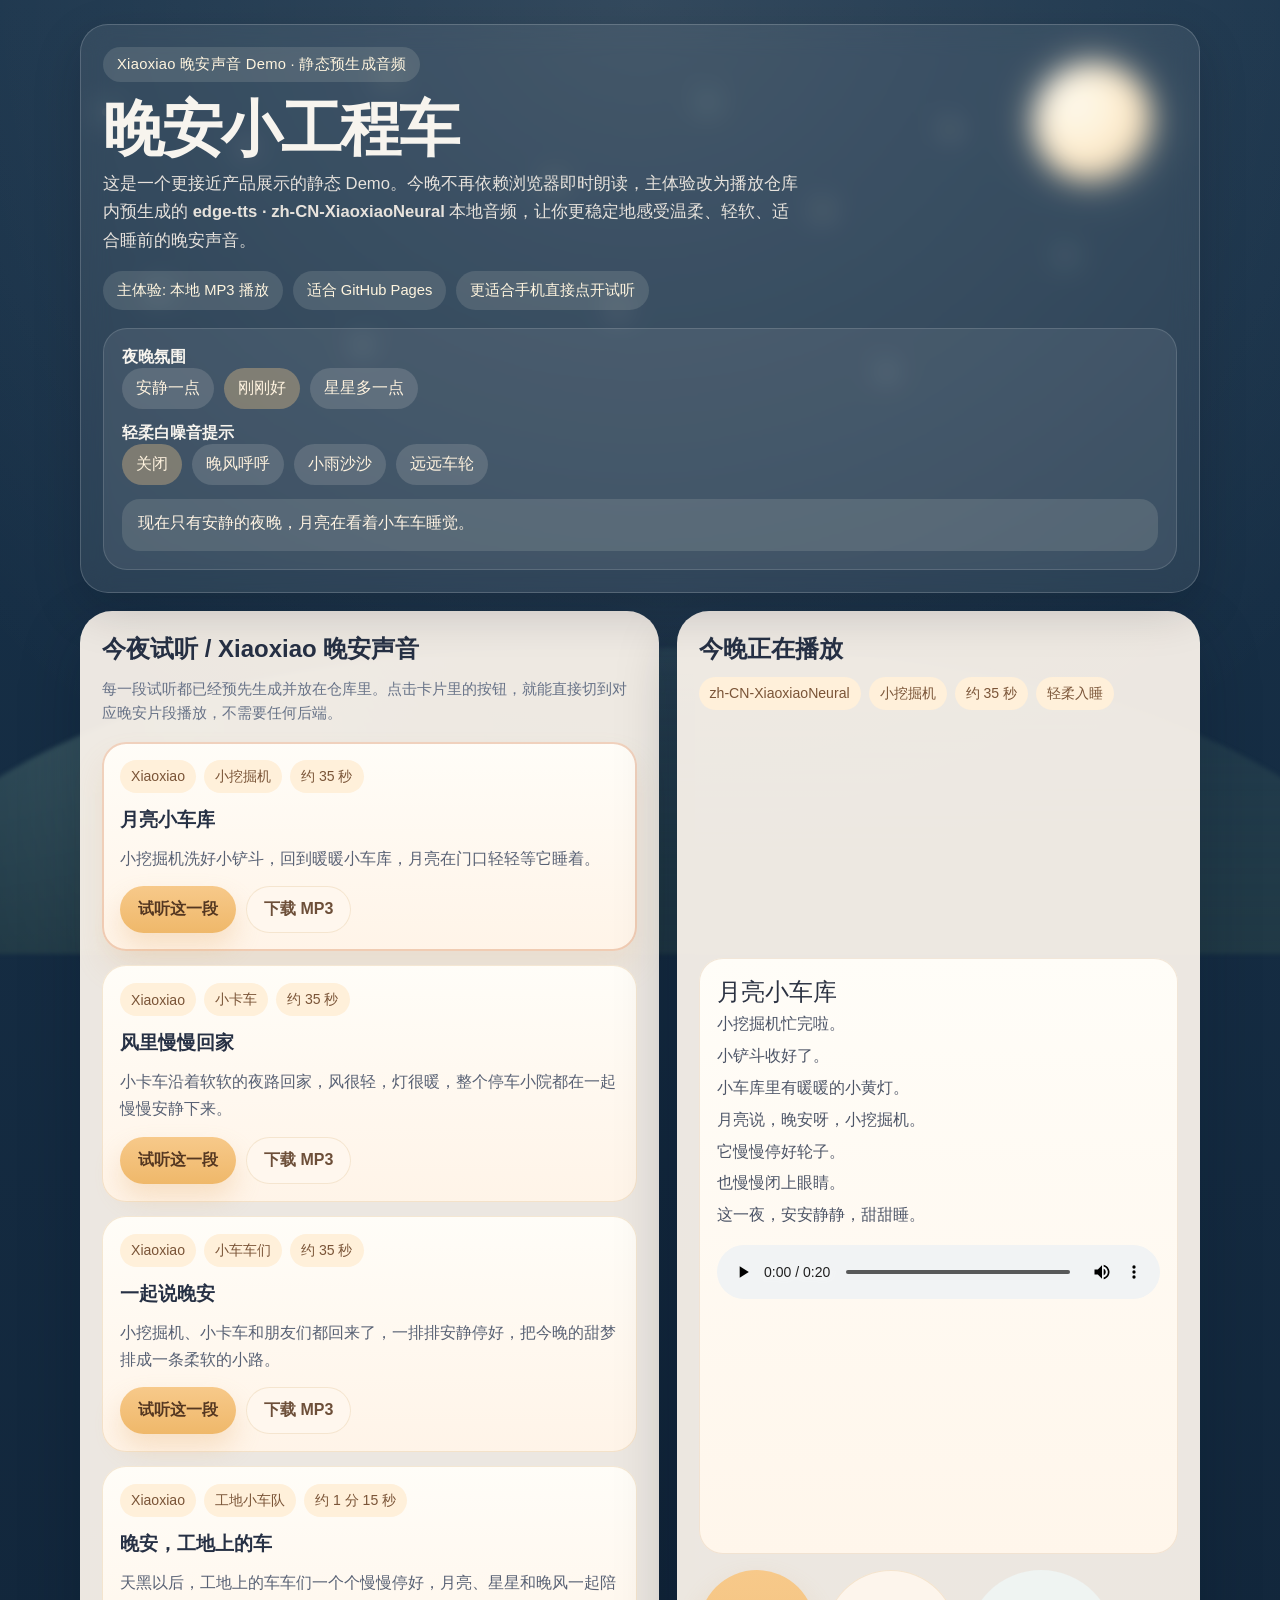
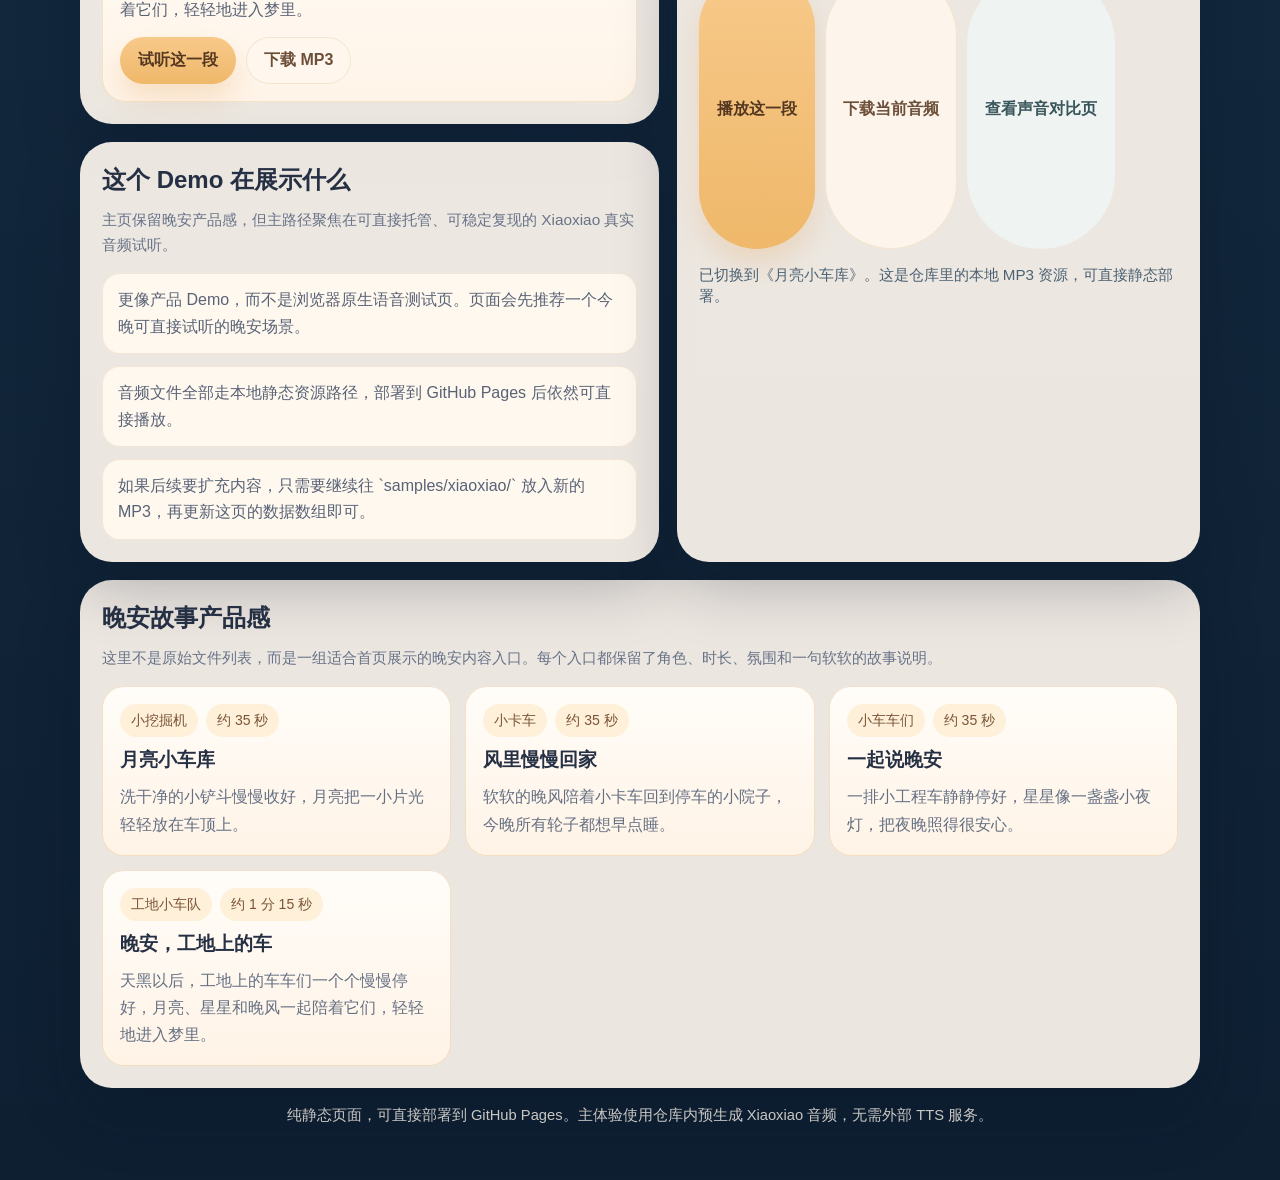
==== commit 7642f0dd: "feat: add soothing construction-site bedtime track" ====
--- a/index.html
+++ b/index.html
@@ -600,6 +600,14 @@
           <h3>一起说晚安</h3>
           <p>一排小工程车静静停好，星星像一盏盏小夜灯，把夜晚照得很安心。</p>
         </article>
+        <article class="collection-card">
+          <div class="meta-row">
+            <span class="tag">工地小车队</span>
+            <span class="tag">约 1 分 15 秒</span>
+          </div>
+          <h3>晚安，工地上的车</h3>
+          <p>天黑以后，工地上的车车们一个个慢慢停好，月亮、星星和晚风一起陪着它们，轻轻地进入梦里。</p>
+        </article>
       </div>
     </section>
 
@@ -637,6 +645,16 @@
         blurb: "小挖掘机、小卡车和朋友们都回来了，一排排安静停好，把今晚的甜梦排成一条柔软的小路。",
         script: "晚上到了。\n小车车们都回来了。\n小挖掘机停左边。\n小卡车停右边。\n大家都轻轻笑一笑。\n月亮盖上银色的小被子。\n今夜一起甜甜地睡着啦。",
         src: "./samples/xiaoxiao/sweet-dream-convoy.mp3"
+      },
+      {
+        id: "goodnight-construction-site",
+        title: "晚安，工地上的车",
+        vehicle: "工地小车队",
+        duration: "约 1 分 15 秒",
+        mood: "更轻更慢的催眠晚安",
+        blurb: "天黑以后，工地上的车车们一个个慢慢停好，月亮、星星和晚风一起陪着它们，轻轻地进入梦里。",
+        script: "天慢慢黑了。\n工地也慢慢安静了。\n小挖掘机停好了。\n小翻斗车停好了。\n小推土机也停好了。\n高高的小吊车，慢慢收回长长的手臂。\n水泥搅拌车，也不再转呀转了。\n晚风轻轻吹。\n星星一颗一颗亮起来。\n月亮把软软的银光，轻轻放在每一辆小车上。\n忙了一天的小车车，现在都可以休息了。\n小挖掘机，晚安。\n小翻斗车，晚安。\n小推土机，晚安。\n小吊车，晚安。\n水泥搅拌车，晚安。\n安静的工地，晚安。\n亮晶晶的星星，晚安。\n轻轻的晚风，晚安。\n现在呀，大家都要睡了。\n慢慢睡。\n轻轻睡。\n甜甜地睡。\n等明天太阳出来，再开开心心地出发。\n晚安，小车车。\n晚安，小工地。",
+        src: "./samples/xiaoxiao/goodnight-construction-site.mp3"
       }
     ];
 
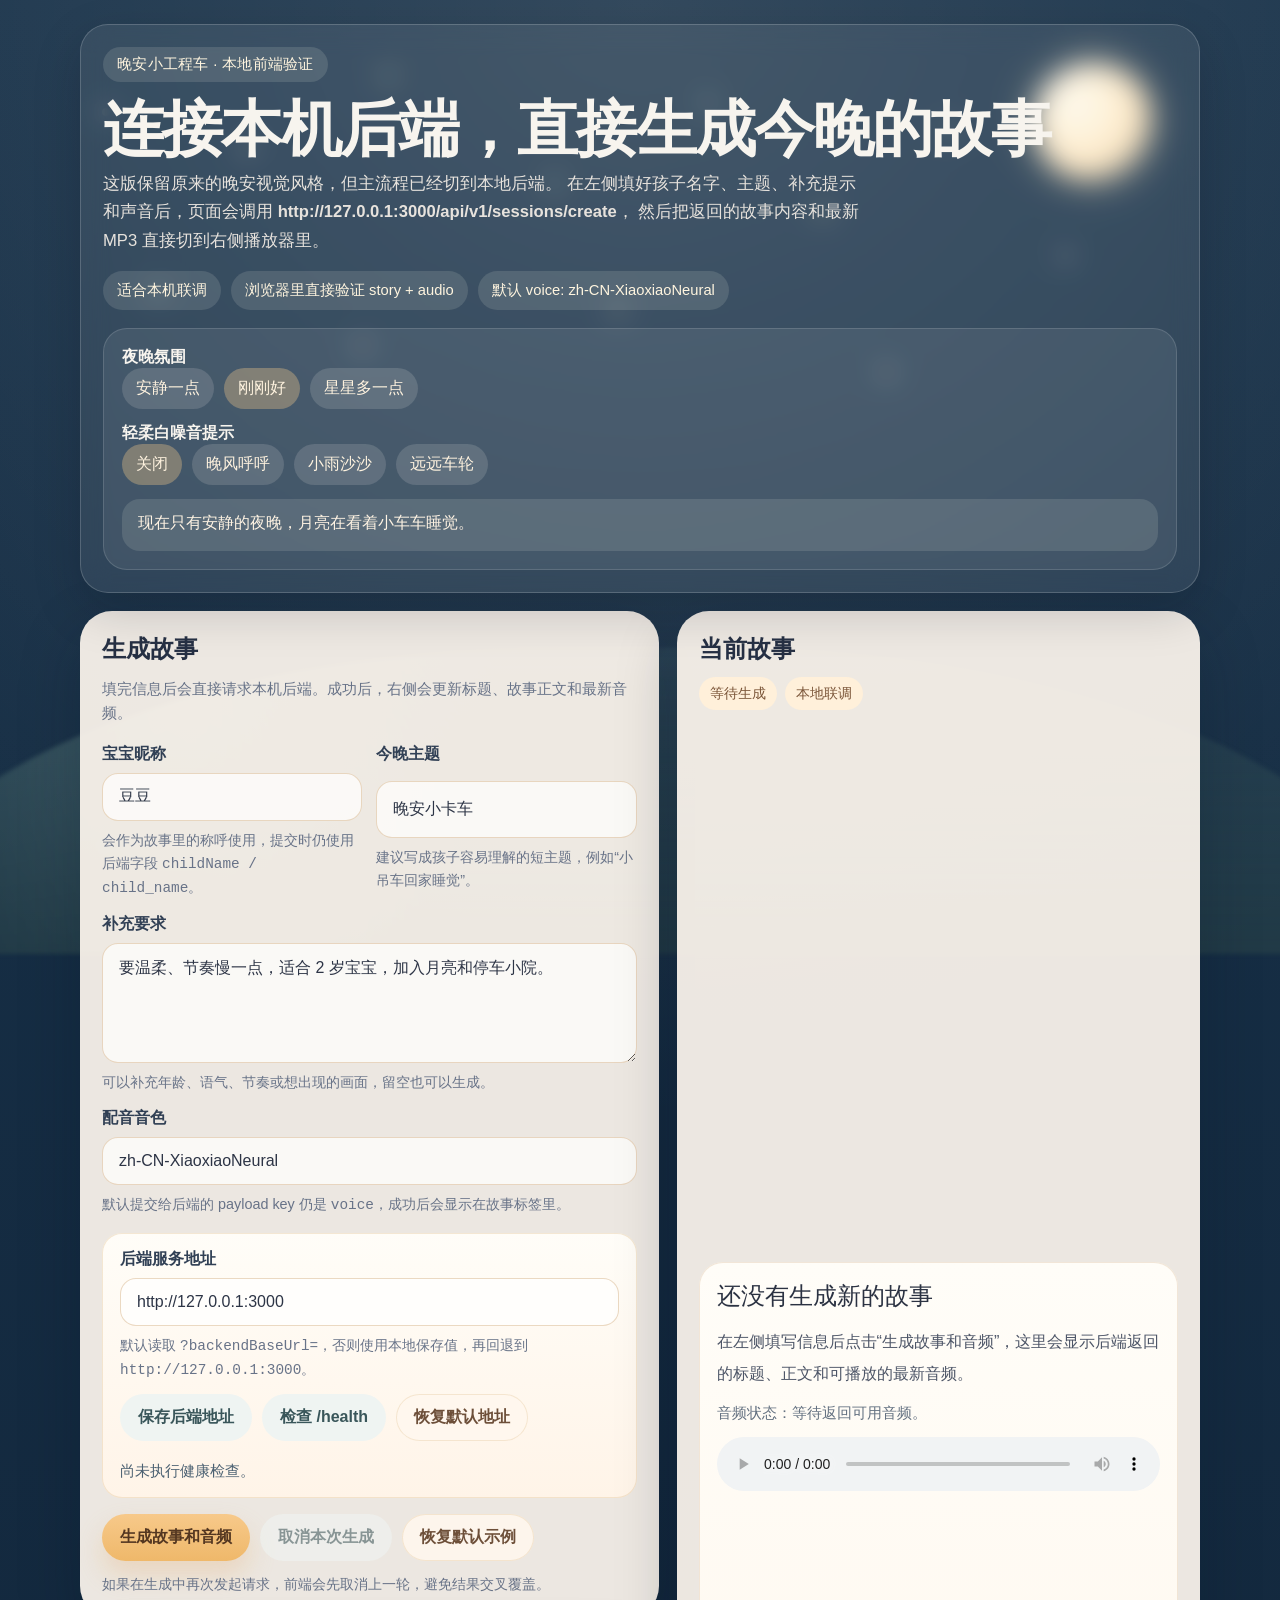
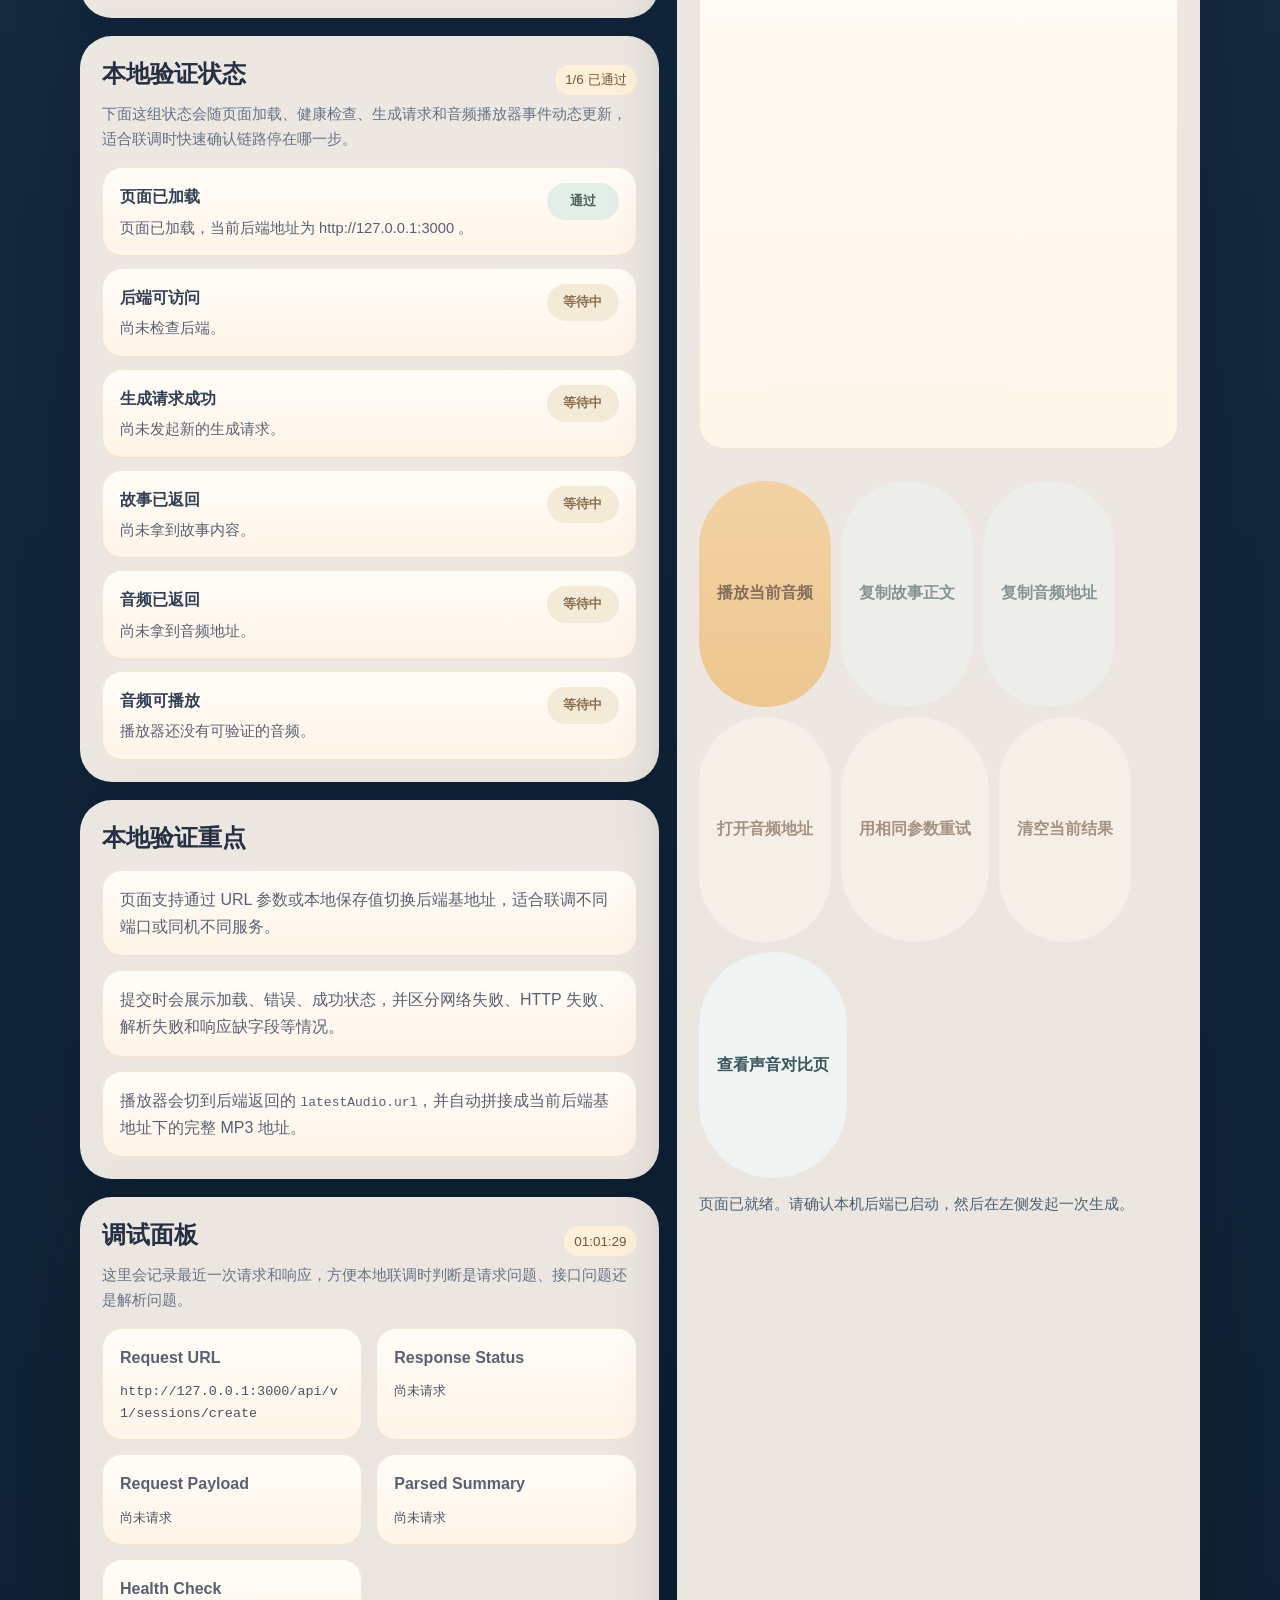
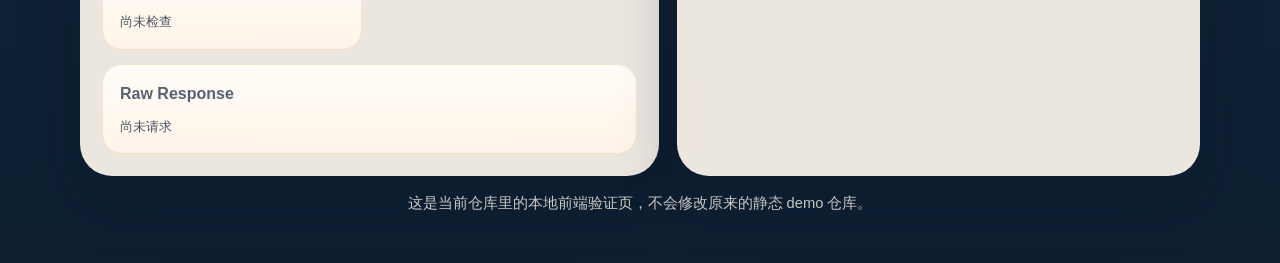
==== commit 4a621d13: "feat: polish bedtime-trucks local frontend console for integration testing" ====
--- a/index.html
+++ b/index.html
@@ -3,475 +3,9 @@
 <head>
   <meta charset="UTF-8">
   <meta name="viewport" content="width=device-width, initial-scale=1.0">
-  <title>晚安小工程车 · Xiaoxiao 晚安声音 Demo</title>
-  <meta name="description" content="一个适合 2 岁宝宝的静态睡前故事音频 Demo，主体验使用 edge-tts 的 Xiaoxiao 预生成音频样本。">
-  <style>
-    :root {
-      --bg-top: #18324a;
-      --bg-bottom: #0e1f32;
-      --panel: rgba(255, 248, 239, 0.92);
-      --panel-strong: #fff7ed;
-      --panel-soft: rgba(255, 255, 255, 0.1);
-      --line: rgba(255, 255, 255, 0.18);
-      --text: #2d3546;
-      --muted: #687388;
-      --accent: #f7c98a;
-      --accent-strong: #efb86a;
-      --accent-deep: #d8895d;
-      --secondary: #b9d8d0;
-      --night: #f8f1de;
-      --success: #88b49c;
-      --shadow: 0 24px 60px rgba(7, 18, 34, 0.26);
-      --radius-xl: 32px;
-      --radius-lg: 24px;
-      --radius-md: 18px;
-      --radius-sm: 14px;
-      --font-display: "Trebuchet MS", "PingFang SC", "Hiragino Sans GB", "Microsoft YaHei", sans-serif;
-      --font-body: "Avenir Next", "PingFang SC", "Microsoft YaHei", sans-serif;
-      --star-opacity: 0.7;
-      --ambient-opacity: 1;
-    }
-
-    * {
-      box-sizing: border-box;
-    }
-
-    body {
-      margin: 0;
-      min-height: 100vh;
-      font-family: var(--font-body);
-      color: #f7f4ee;
-      background:
-        radial-gradient(circle at top, rgba(255, 247, 237, 0.12), transparent 32%),
-        linear-gradient(180deg, var(--bg-top), var(--bg-bottom));
-      overflow-x: hidden;
-    }
-
-    body.ambient-low {
-      --star-opacity: 0.32;
-      --ambient-opacity: 0.6;
-    }
-
-    body.ambient-medium {
-      --star-opacity: 0.7;
-      --ambient-opacity: 1;
-    }
-
-    body.ambient-high {
-      --star-opacity: 1;
-      --ambient-opacity: 1.15;
-    }
-
-    .sky {
-      position: fixed;
-      inset: 0;
-      pointer-events: none;
-      opacity: var(--ambient-opacity);
-    }
-
-    .moon {
-      position: absolute;
-      top: 7vh;
-      right: 10vw;
-      width: 118px;
-      height: 118px;
-      border-radius: 50%;
-      background: radial-gradient(circle at 35% 35%, #fffdf5, #fde3ba 62%, rgba(253, 227, 186, 0.6) 75%);
-      box-shadow: 0 0 40px rgba(255, 236, 197, 0.4);
-    }
-
-    .moon::after {
-      content: "";
-      position: absolute;
-      inset: 14px 18px 18px 14px;
-      border-radius: 50%;
-      background: rgba(249, 239, 215, 0.22);
-    }
-
-    .star {
-      position: absolute;
-      width: 8px;
-      height: 8px;
-      border-radius: 50%;
-      background: rgba(255, 245, 222, 0.9);
-      box-shadow: 0 0 12px rgba(255, 246, 214, 0.6);
-      opacity: var(--star-opacity);
-      animation: twinkle var(--duration) ease-in-out infinite;
-      animation-delay: var(--delay);
-    }
-
-    @keyframes twinkle {
-      0%, 100% { transform: scale(0.9); opacity: calc(var(--star-opacity) * 0.55); }
-      50% { transform: scale(1.25); opacity: var(--star-opacity); }
-    }
-
-    .hills {
-      position: absolute;
-      left: -10vw;
-      right: -10vw;
-      bottom: -6vh;
-      height: 34vh;
-      background:
-        radial-gradient(circle at 20% 18%, rgba(165, 209, 192, 0.2), transparent 25%),
-        linear-gradient(180deg, rgba(108, 149, 144, 0.14), rgba(42, 68, 73, 0.58));
-      border-top-left-radius: 45% 100%;
-      border-top-right-radius: 45% 100%;
-      filter: blur(2px);
-    }
-
-    .wrap {
-      position: relative;
-      z-index: 1;
-      width: min(1120px, calc(100% - 28px));
-      margin: 0 auto;
-      padding: 24px 0 40px;
-    }
-
-    .hero {
-      padding: 22px;
-      border: 1px solid var(--line);
-      background: rgba(255, 255, 255, 0.08);
-      backdrop-filter: blur(14px);
-      border-radius: 28px;
-      box-shadow: 0 18px 48px rgba(3, 10, 20, 0.18);
-    }
-
-    .eyebrow {
-      display: inline-flex;
-      align-items: center;
-      gap: 8px;
-      padding: 8px 14px;
-      border-radius: 999px;
-      background: rgba(255, 248, 239, 0.12);
-      color: #fff5df;
-      font-size: 0.92rem;
-      letter-spacing: 0.02em;
-    }
-
-    h1 {
-      margin: 16px 0 10px;
-      font-family: var(--font-display);
-      font-size: clamp(2rem, 6vw, 3.8rem);
-      line-height: 1.02;
-      letter-spacing: -0.03em;
-    }
-
-    .hero-copy {
-      max-width: 700px;
-      margin: 0;
-      color: rgba(255, 247, 238, 0.88);
-      font-size: 1.04rem;
-      line-height: 1.7;
-    }
-
-    .hero-notes {
-      display: flex;
-      flex-wrap: wrap;
-      gap: 10px;
-      margin-top: 16px;
-    }
-
-    .hero-note {
-      padding: 10px 14px;
-      border-radius: 999px;
-      background: rgba(255, 248, 239, 0.12);
-      color: #fff5df;
-      font-size: 0.92rem;
-    }
-
-    .ambient-panel {
-      display: grid;
-      gap: 14px;
-      margin-top: 18px;
-      padding: 18px;
-      border-radius: 24px;
-      background: rgba(255, 255, 255, 0.08);
-      border: 1px solid rgba(255, 255, 255, 0.14);
-    }
-
-    .ambient-options,
-    .noise-options {
-      display: flex;
-      flex-wrap: wrap;
-      gap: 10px;
-    }
-
-    .ambient-chip {
-      border: 0;
-      border-radius: 999px;
-      padding: 10px 14px;
-      background: rgba(255, 248, 239, 0.14);
-      color: #fff3df;
-      cursor: pointer;
-      transition: background 0.2s ease, transform 0.2s ease;
-      font: inherit;
-    }
-
-    .ambient-chip:hover {
-      transform: translateY(-2px);
-    }
-
-    .ambient-chip.active {
-      background: rgba(247, 201, 138, 0.34);
-    }
-
-    .noise-cue {
-      margin: 0;
-      padding: 14px 16px;
-      border-radius: 18px;
-      background: rgba(255, 248, 239, 0.12);
-      color: #fff4e4;
-      min-height: 52px;
-    }
-
-    .layout {
-      display: grid;
-      grid-template-columns: 1.05fr 0.95fr;
-      gap: 18px;
-      margin-top: 18px;
-    }
-
-    .stack {
-      display: grid;
-      gap: 18px;
-    }
-
-    .card {
-      background: var(--panel);
-      color: var(--text);
-      border-radius: var(--radius-xl);
-      box-shadow: var(--shadow);
-      padding: 22px;
-    }
-
-    .card h2,
-    .card h3 {
-      margin: 0 0 12px;
-      font-family: var(--font-display);
-      color: #263044;
-    }
-
-    .subtle {
-      color: var(--muted);
-      font-size: 0.96rem;
-      line-height: 1.6;
-      margin: 0;
-    }
-
-    .demo-grid {
-      display: grid;
-      gap: 14px;
-      margin-top: 16px;
-    }
-
-    .demo-card {
-      display: grid;
-      gap: 14px;
-      padding: 18px;
-      border-radius: 24px;
-      background: linear-gradient(180deg, #fffdf8, #fff4e8);
-      box-shadow: inset 0 0 0 1px rgba(225, 194, 149, 0.38);
-    }
-
-    .demo-card.active {
-      box-shadow: inset 0 0 0 2px rgba(216, 137, 93, 0.38), 0 18px 30px rgba(220, 167, 115, 0.16);
-    }
-
-    .meta-row {
-      display: flex;
-      flex-wrap: wrap;
-      gap: 8px;
-    }
-
-    .tag {
-      display: inline-flex;
-      align-items: center;
-      gap: 6px;
-      padding: 7px 11px;
-      border-radius: 999px;
-      background: #fff0da;
-      color: #7a5437;
-      font-size: 0.88rem;
-    }
-
-    .demo-card p {
-      margin: 0;
-      color: #586174;
-      line-height: 1.7;
-    }
-
-    .demo-actions {
-      display: flex;
-      flex-wrap: wrap;
-      gap: 10px;
-    }
-
-    .primary-btn,
-    .secondary-btn,
-    .ghost-btn {
-      border: 0;
-      border-radius: 999px;
-      padding: 13px 18px;
-      font: inherit;
-      cursor: pointer;
-      transition: transform 0.2s ease, box-shadow 0.2s ease, opacity 0.2s ease, background 0.2s ease;
-      text-decoration: none;
-      display: inline-flex;
-      align-items: center;
-      justify-content: center;
-    }
-
-    .primary-btn:hover,
-    .secondary-btn:hover,
-    .ghost-btn:hover {
-      transform: translateY(-2px);
-    }
-
-    .primary-btn {
-      background: linear-gradient(180deg, var(--accent), var(--accent-strong));
-      color: #543721;
-      box-shadow: 0 14px 26px rgba(228, 177, 112, 0.3);
-      font-weight: 700;
-    }
-
-    .secondary-btn {
-      background: #eff4f2;
-      color: #39565a;
-      font-weight: 700;
-    }
-
-    .ghost-btn {
-      background: rgba(255, 248, 239, 0.9);
-      color: #6d4f39;
-      box-shadow: inset 0 0 0 1px rgba(225, 194, 149, 0.35);
-      font-weight: 700;
-    }
-
-    .now-playing {
-      display: grid;
-      gap: 16px;
-      min-height: 100%;
-    }
-
-    .player-shell {
-      padding: 18px;
-      border-radius: 24px;
-      background: linear-gradient(180deg, #fffdf8, #fff6eb);
-      box-shadow: inset 0 0 0 1px rgba(228, 206, 179, 0.48);
-    }
-
-    .player-shell audio {
-      width: 100%;
-      margin-top: 14px;
-    }
-
-    .story-title {
-      margin: 0;
-      font-size: 1.5rem;
-      color: #2b3242;
-    }
-
-    .story-text {
-      margin: 0;
-      color: #4d5567;
-      line-height: 1.95;
-      font-size: 1.02rem;
-      white-space: pre-line;
-    }
-
-    .status {
-      min-height: 24px;
-      margin: 0;
-      color: #4c6172;
-      font-size: 0.95rem;
-    }
-
-    .feature-list {
-      display: grid;
-      gap: 12px;
-      margin-top: 16px;
-    }
-
-    .feature-item {
-      padding: 14px 16px;
-      border-radius: 18px;
-      background: #fff8ef;
-      box-shadow: inset 0 0 0 1px rgba(228, 206, 179, 0.42);
-      color: #596376;
-      line-height: 1.65;
-    }
-
-    .collection-grid {
-      display: grid;
-      grid-template-columns: repeat(3, minmax(0, 1fr));
-      gap: 14px;
-      margin-top: 16px;
-    }
-
-    .collection-card {
-      padding: 18px;
-      border-radius: 22px;
-      background: linear-gradient(180deg, #fffdf9, #fff3e6);
-      box-shadow: inset 0 0 0 1px rgba(228, 193, 145, 0.45);
-      display: grid;
-      gap: 10px;
-    }
-
-    .collection-card h3 {
-      margin: 0;
-    }
-
-    .collection-card p {
-      margin: 0;
-      color: #657083;
-      line-height: 1.7;
-    }
-
-    .footer-note {
-      margin-top: 18px;
-      color: rgba(255, 247, 238, 0.78);
-      text-align: center;
-      font-size: 0.92rem;
-    }
-
-    @media (max-width: 960px) {
-      .layout {
-        grid-template-columns: 1fr;
-      }
-
-      .collection-grid {
-        grid-template-columns: 1fr;
-      }
-    }
-
-    @media (max-width: 560px) {
-      .wrap {
-        width: min(100% - 18px, 100%);
-        padding-top: 14px;
-      }
-
-      .hero,
-      .card {
-        padding: 18px;
-        border-radius: 24px;
-      }
-
-      .moon {
-        width: 88px;
-        height: 88px;
-        right: 6vw;
-      }
-
-      .demo-actions {
-        display: grid;
-      }
-
-      .hero-note,
-      .tag {
-        font-size: 0.84rem;
-      }
-    }
-  </style>
+  <title>晚安小工程车 · 本地前端验证页</title>
+  <meta name="description" content="晚安小工程车本地前端验证页，可直接连接本机后端生成故事与音频。">
+  <link rel="stylesheet" href="./styles.css">
 </head>
 <body class="ambient-medium">
   <div class="sky" aria-hidden="true">
@@ -493,34 +27,36 @@
 
   <main class="wrap">
     <section class="hero">
-      <div class="eyebrow">Xiaoxiao 晚安声音 Demo · 静态预生成音频</div>
-      <h1>晚安小工程车</h1>
+      <div class="eyebrow">晚安小工程车 · 本地前端验证</div>
+      <h1>连接本机后端，直接生成今晚的故事</h1>
       <p class="hero-copy">
-        这是一个更接近产品展示的静态 Demo。今晚不再依赖浏览器即时朗读，主体验改为播放仓库内预生成的
-        <strong>edge-tts · zh-CN-XiaoxiaoNeural</strong> 本地音频，让你更稳定地感受温柔、轻软、适合睡前的晚安声音。
+        这版保留原来的晚安视觉风格，但主流程已经切到本地后端。
+        在左侧填好孩子名字、主题、补充提示和声音后，页面会调用
+        <strong id="heroEndpoint">http://127.0.0.1:3000/api/v1/sessions/create</strong>，
+        然后把返回的故事内容和最新 MP3 直接切到右侧播放器里。
       </p>
       <div class="hero-notes">
-        <span class="hero-note">主体验: 本地 MP3 播放</span>
-        <span class="hero-note">适合 GitHub Pages</span>
-        <span class="hero-note">更适合手机直接点开试听</span>
+        <span class="hero-note">适合本机联调</span>
+        <span class="hero-note">浏览器里直接验证 story + audio</span>
+        <span class="hero-note">默认 voice: zh-CN-XiaoxiaoNeural</span>
       </div>
 
       <div class="ambient-panel">
         <div>
           <strong>夜晚氛围</strong>
           <div class="ambient-options" id="ambientOptions">
-            <button class="ambient-chip" data-ambient="low">安静一点</button>
-            <button class="ambient-chip active" data-ambient="medium">刚刚好</button>
-            <button class="ambient-chip" data-ambient="high">星星多一点</button>
+            <button class="ambient-chip" data-ambient="low" type="button">安静一点</button>
+            <button class="ambient-chip active" data-ambient="medium" type="button">刚刚好</button>
+            <button class="ambient-chip" data-ambient="high" type="button">星星多一点</button>
           </div>
         </div>
         <div>
           <strong>轻柔白噪音提示</strong>
           <div class="noise-options" id="noiseOptions">
-            <button class="ambient-chip active" data-noise="none">关闭</button>
-            <button class="ambient-chip" data-noise="wind">晚风呼呼</button>
-            <button class="ambient-chip" data-noise="rain">小雨沙沙</button>
-            <button class="ambient-chip" data-noise="wheels">远远车轮</button>
+            <button class="ambient-chip active" data-noise="none" type="button">关闭</button>
+            <button class="ambient-chip" data-noise="wind" type="button">晚风呼呼</button>
+            <button class="ambient-chip" data-noise="rain" type="button">小雨沙沙</button>
+            <button class="ambient-chip" data-noise="wheels" type="button">远远车轮</button>
           </div>
         </div>
         <p class="noise-cue" id="noiseCue">现在只有安静的夜晚，月亮在看着小车车睡觉。</p>
@@ -530,290 +66,192 @@
     <section class="layout">
       <div class="stack">
         <section class="card">
-          <h2>今夜试听 / Xiaoxiao 晚安声音</h2>
+          <h2>生成故事</h2>
           <p class="subtle">
-            每一段试听都已经预先生成并放在仓库里。点击卡片里的按钮，就能直接切到对应晚安片段播放，不需要任何后端。
+            填完信息后会直接请求本机后端。成功后，右侧会更新标题、故事正文和最新音频。
           </p>
-          <div class="demo-grid" id="demoGrid"></div>
-        </section>
-
-        <section class="card">
-          <h2>这个 Demo 在展示什么</h2>
-          <p class="subtle">主页保留晚安产品感，但主路径聚焦在可直接托管、可稳定复现的 Xiaoxiao 真实音频试听。</p>
-          <div class="feature-list">
-            <div class="feature-item">更像产品 Demo，而不是浏览器原生语音测试页。页面会先推荐一个今晚可直接试听的晚安场景。</div>
-            <div class="feature-item">音频文件全部走本地静态资源路径，部署到 GitHub Pages 后依然可直接播放。</div>
-            <div class="feature-item">如果后续要扩充内容，只需要继续往 `samples/xiaoxiao/` 放入新的 MP3，再更新这页的数据数组即可。</div>
+
+          <form id="generationForm">
+            <div class="form-grid">
+              <div class="field">
+                <label for="childNameInput">宝宝昵称</label>
+                <input id="childNameInput" name="childName" type="text" placeholder="例如：豆豆" required>
+                <p class="help-text">会作为故事里的称呼使用，提交时仍使用后端字段 <code>childName / child_name</code>。</p>
+              </div>
+
+              <div class="field">
+                <label for="themeInput">今晚主题</label>
+                <input id="themeInput" name="theme" type="text" placeholder="例如：晚安小卡车" required>
+                <p class="help-text">建议写成孩子容易理解的短主题，例如“小吊车回家睡觉”。</p>
+              </div>
+
+              <div class="field full">
+                <label for="promptInput">补充要求</label>
+                <textarea id="promptInput" name="prompt" placeholder="例如：要温柔、节奏慢一点，适合 2 岁宝宝，加入月亮和停车小院。"></textarea>
+                <p class="help-text">可以补充年龄、语气、节奏或想出现的画面，留空也可以生成。</p>
+              </div>
+
+              <div class="field full">
+                <label for="voiceInput">配音音色</label>
+                <input id="voiceInput" name="voice" type="text" value="zh-CN-XiaoxiaoNeural" required>
+                <p class="help-text">默认提交给后端的 payload key 仍是 <code>voice</code>，成功后会显示在故事标签里。</p>
+              </div>
+            </div>
+
+            <div class="config-panel">
+              <div class="field">
+                <label for="backendBaseUrlInput">后端服务地址</label>
+                <input id="backendBaseUrlInput" name="backendBaseUrl" type="text" placeholder="http://127.0.0.1:3000" spellcheck="false">
+                <p class="help-text">默认读取 <code>?backendBaseUrl=</code>，否则使用本地保存值，再回退到 <code>http://127.0.0.1:3000</code>。</p>
+              </div>
+              <div class="config-actions">
+                <button class="secondary-btn" id="saveBackendBtn" type="button">保存后端地址</button>
+                <button class="secondary-btn" id="healthCheckBtn" type="button">检查 /health</button>
+                <button class="ghost-btn" id="resetBackendBtn" type="button">恢复默认地址</button>
+              </div>
+              <p class="status inline-status" id="healthStatus">尚未执行健康检查。</p>
+            </div>
+
+            <div class="demo-actions">
+              <button class="primary-btn" id="generateBtn" type="submit">生成故事和音频</button>
+              <button class="secondary-btn" id="cancelGenerateBtn" type="button">取消本次生成</button>
+              <button class="ghost-btn" id="resetFormBtn" type="button">恢复默认示例</button>
+            </div>
+            <p class="help-text inline-help">如果在生成中再次发起请求，前端会先取消上一轮，避免结果交叉覆盖。</p>
+          </form>
+        </section>
+
+        <section class="card">
+          <div class="debug-heading">
+            <h2>本地验证状态</h2>
+            <span class="debug-chip" id="verificationSummary">等待首次检查</span>
+          </div>
+          <p class="subtle">下面这组状态会随页面加载、健康检查、生成请求和音频播放器事件动态更新，适合联调时快速确认链路停在哪一步。</p>
+          <div class="verification-list">
+            <div class="verification-item">
+              <div>
+                <strong>页面已加载</strong>
+                <p id="checkPageLoadedDetail">初始化完成后会自动标记。</p>
+              </div>
+              <span class="check-badge pending" id="checkPageLoadedBadge">等待中</span>
+            </div>
+            <div class="verification-item">
+              <div>
+                <strong>后端可访问</strong>
+                <p id="checkBackendReachableDetail">可通过健康检查或成功请求更新。</p>
+              </div>
+              <span class="check-badge pending" id="checkBackendReachableBadge">等待中</span>
+            </div>
+            <div class="verification-item">
+              <div>
+                <strong>生成请求成功</strong>
+                <p id="checkGenerateRequestDetail">发起一次 POST 后更新。</p>
+              </div>
+              <span class="check-badge pending" id="checkGenerateRequestBadge">等待中</span>
+            </div>
+            <div class="verification-item">
+              <div>
+                <strong>故事已返回</strong>
+                <p id="checkStoryReturnedDetail">检测到可展示的标题或正文后更新。</p>
+              </div>
+              <span class="check-badge pending" id="checkStoryReturnedBadge">等待中</span>
+            </div>
+            <div class="verification-item">
+              <div>
+                <strong>音频已返回</strong>
+                <p id="checkAudioReturnedDetail">检测到音频 URL 后更新。</p>
+              </div>
+              <span class="check-badge pending" id="checkAudioReturnedBadge">等待中</span>
+            </div>
+            <div class="verification-item">
+              <div>
+                <strong>音频可播放</strong>
+                <p id="checkAudioPlayableDetail">根据播放器加载与播放事件更新。</p>
+              </div>
+              <span class="check-badge pending" id="checkAudioPlayableBadge">等待中</span>
+            </div>
+          </div>
+        </section>
+
+        <section class="card">
+          <h2>本地验证重点</h2>
+          <div class="panel-grid">
+            <div class="panel-item">页面支持通过 URL 参数或本地保存值切换后端基地址，适合联调不同端口或同机不同服务。</div>
+            <div class="panel-item">提交时会展示加载、错误、成功状态，并区分网络失败、HTTP 失败、解析失败和响应缺字段等情况。</div>
+            <div class="panel-item">播放器会切到后端返回的 <code>latestAudio.url</code>，并自动拼接成当前后端基地址下的完整 MP3 地址。</div>
+          </div>
+        </section>
+
+        <section class="card">
+          <div class="debug-heading">
+            <h2>调试面板</h2>
+            <span class="debug-chip" id="debugTimestamp">尚未请求</span>
+          </div>
+          <p class="subtle">这里会记录最近一次请求和响应，方便本地联调时判断是请求问题、接口问题还是解析问题。</p>
+          <div class="debug-grid">
+            <div class="debug-block">
+              <strong>Request URL</strong>
+              <pre class="debug-output" id="debugRequestUrl">尚未请求</pre>
+            </div>
+            <div class="debug-block">
+              <strong>Response Status</strong>
+              <pre class="debug-output" id="debugResponseStatus">尚未请求</pre>
+            </div>
+            <div class="debug-block">
+              <strong>Request Payload</strong>
+              <pre class="debug-output" id="debugRequestPayload">尚未请求</pre>
+            </div>
+            <div class="debug-block">
+              <strong>Parsed Summary</strong>
+              <pre class="debug-output" id="debugParsedSummary">尚未请求</pre>
+            </div>
+            <div class="debug-block">
+              <strong>Health Check</strong>
+              <pre class="debug-output" id="debugHealthCheck">尚未检查</pre>
+            </div>
+            <div class="debug-block full">
+              <strong>Raw Response</strong>
+              <pre class="debug-output raw-response" id="debugRawResponse">尚未请求</pre>
+            </div>
           </div>
         </section>
       </div>
 
       <section class="card now-playing">
         <div>
-          <h2>今晚正在播放</h2>
-          <div class="meta-row" id="currentTags"></div>
+          <h2>当前故事</h2>
+          <div class="meta-row" id="currentTags">
+            <span class="tag">等待生成</span>
+            <span class="tag">本地联调</span>
+          </div>
         </div>
 
         <div class="player-shell">
-          <p class="story-title" id="currentTitle">月亮小车库</p>
-          <p class="story-text" id="currentDescription">点左侧任意一段 Xiaoxiao 晚安声音，就能在这里开始播放。</p>
+          <p class="story-title" id="currentTitle">还没有生成新的故事</p>
+          <p class="story-text" id="currentDescription">在左侧填写信息后点击“生成故事和音频”，这里会显示后端返回的标题、正文和可播放的最新音频。</p>
+          <p class="audio-status" id="audioStatus">音频状态：等待返回可用音频。</p>
           <audio id="mainPlayer" controls preload="metadata">
-            <source id="mainSource" src="./samples/xiaoxiao/moonlit-garage.mp3" type="audio/mpeg">
+            <source id="mainSource" src="" type="audio/mpeg">
           </audio>
         </div>
 
         <div class="demo-actions">
-          <button class="primary-btn" id="playCurrentBtn">播放这一段</button>
-          <a class="ghost-btn" id="downloadCurrentBtn" href="./samples/xiaoxiao/moonlit-garage.mp3" download>下载当前音频</a>
+          <button class="primary-btn" id="playCurrentBtn" type="button">播放当前音频</button>
+          <button class="secondary-btn" id="copyStoryBtn" type="button">复制故事正文</button>
+          <button class="secondary-btn" id="copyAudioUrlBtn" type="button">复制音频地址</button>
+          <a class="ghost-btn" id="downloadCurrentBtn" href="#" target="_blank" rel="noopener noreferrer">打开音频地址</a>
+          <button class="ghost-btn" id="regenerateBtn" type="button">用相同参数重试</button>
+          <button class="ghost-btn" id="clearCurrentBtn" type="button">清空当前结果</button>
           <a class="secondary-btn" href="./voice-samples.html">查看声音对比页</a>
         </div>
 
-        <p class="status" id="playerStatus">当前默认加载的是 Xiaoxiao 晚安样本。建议直接戴耳机或在手机外放上试听。</p>
+        <p class="status" id="playerStatus">页面已就绪。请确认本机后端已启动，然后在左侧发起一次生成。</p>
       </section>
     </section>
 
-    <section class="card" style="margin-top: 18px;">
-      <h2>晚安故事产品感</h2>
-      <p class="subtle">这里不是原始文件列表，而是一组适合首页展示的晚安内容入口。每个入口都保留了角色、时长、氛围和一句软软的故事说明。</p>
-      <div class="collection-grid">
-        <article class="collection-card">
-          <div class="meta-row">
-            <span class="tag">小挖掘机</span>
-            <span class="tag">约 35 秒</span>
-          </div>
-          <h3>月亮小车库</h3>
-          <p>洗干净的小铲斗慢慢收好，月亮把一小片光轻轻放在车顶上。</p>
-        </article>
-        <article class="collection-card">
-          <div class="meta-row">
-            <span class="tag">小卡车</span>
-            <span class="tag">约 35 秒</span>
-          </div>
-          <h3>风里慢慢回家</h3>
-          <p>软软的晚风陪着小卡车回到停车的小院子，今晚所有轮子都想早点睡。</p>
-        </article>
-        <article class="collection-card">
-          <div class="meta-row">
-            <span class="tag">小车车们</span>
-            <span class="tag">约 35 秒</span>
-          </div>
-          <h3>一起说晚安</h3>
-          <p>一排小工程车静静停好，星星像一盏盏小夜灯，把夜晚照得很安心。</p>
-        </article>
-        <article class="collection-card">
-          <div class="meta-row">
-            <span class="tag">工地小车队</span>
-            <span class="tag">约 1 分 15 秒</span>
-          </div>
-          <h3>晚安，工地上的车</h3>
-          <p>天黑以后，工地上的车车们一个个慢慢停好，月亮、星星和晚风一起陪着它们，轻轻地进入梦里。</p>
-        </article>
-      </div>
-    </section>
-
-    <p class="footer-note">纯静态页面，可直接部署到 GitHub Pages。主体验使用仓库内预生成 Xiaoxiao 音频，无需外部 TTS 服务。</p>
+    <p class="footer-note">这是当前仓库里的本地前端验证页，不会修改原来的静态 demo 仓库。</p>
   </main>
 
-  <script>
-    const demoEntries = [
-      {
-        id: "moonlit-garage",
-        title: "月亮小车库",
-        vehicle: "小挖掘机",
-        duration: "约 35 秒",
-        mood: "轻柔入睡",
-        blurb: "小挖掘机洗好小铲斗，回到暖暖小车库，月亮在门口轻轻等它睡着。",
-        script: "小挖掘机忙完啦。\n小铲斗收好了。\n小车库里有暖暖的小黄灯。\n月亮说，晚安呀，小挖掘机。\n它慢慢停好轮子。\n也慢慢闭上眼睛。\n这一夜，安安静静，甜甜睡。",
-        src: "./samples/xiaoxiao/moonlit-garage.mp3"
-      },
-      {
-        id: "wind-down-yard",
-        title: "风里慢慢回家",
-        vehicle: "小卡车",
-        duration: "约 35 秒",
-        mood: "晚风陪伴",
-        blurb: "小卡车沿着软软的夜路回家，风很轻，灯很暖，整个停车小院都在一起慢慢安静下来。",
-        script: "小卡车回家啦。\n晚风轻轻吹。\n小车灯变得暖暖的。\n路边的小草也快要睡了。\n小卡车慢慢停好。\n把今天的忙碌轻轻放下。\n风很轻，夜很安稳，晚安。",
-        src: "./samples/xiaoxiao/wind-down-yard.mp3"
-      },
-      {
-        id: "sweet-dream-convoy",
-        title: "一起说晚安",
-        vehicle: "小车车们",
-        duration: "约 35 秒",
-        mood: "甜梦收尾",
-        blurb: "小挖掘机、小卡车和朋友们都回来了，一排排安静停好，把今晚的甜梦排成一条柔软的小路。",
-        script: "晚上到了。\n小车车们都回来了。\n小挖掘机停左边。\n小卡车停右边。\n大家都轻轻笑一笑。\n月亮盖上银色的小被子。\n今夜一起甜甜地睡着啦。",
-        src: "./samples/xiaoxiao/sweet-dream-convoy.mp3"
-      },
-      {
-        id: "goodnight-construction-site",
-        title: "晚安，工地上的车",
-        vehicle: "工地小车队",
-        duration: "约 1 分 15 秒",
-        mood: "更轻更慢的催眠晚安",
-        blurb: "天黑以后，工地上的车车们一个个慢慢停好，月亮、星星和晚风一起陪着它们，轻轻地进入梦里。",
-        script: "天慢慢黑了。\n工地也慢慢安静了。\n小挖掘机停好了。\n小翻斗车停好了。\n小推土机也停好了。\n高高的小吊车，慢慢收回长长的手臂。\n水泥搅拌车，也不再转呀转了。\n晚风轻轻吹。\n星星一颗一颗亮起来。\n月亮把软软的银光，轻轻放在每一辆小车上。\n忙了一天的小车车，现在都可以休息了。\n小挖掘机，晚安。\n小翻斗车，晚安。\n小推土机，晚安。\n小吊车，晚安。\n水泥搅拌车，晚安。\n安静的工地，晚安。\n亮晶晶的星星，晚安。\n轻轻的晚风，晚安。\n现在呀，大家都要睡了。\n慢慢睡。\n轻轻睡。\n甜甜地睡。\n等明天太阳出来，再开开心心地出发。\n晚安，小车车。\n晚安，小工地。",
-        src: "./samples/xiaoxiao/goodnight-construction-site.mp3"
-      }
-    ];
-
-    const noiseMap = {
-      none: "现在只有安静的夜晚，月亮在看着小车车睡觉。",
-      wind: "晚风轻轻吹。呼呀，呼呀。像在慢慢拍一拍。",
-      rain: "小雨很轻。沙沙，沙沙。像柔柔的小被子。",
-      wheels: "远远的车轮慢慢过去。咕噜，咕噜。然后又安静了。"
-    };
-
-    const ambientKey = "bedtime-trucks-static-ambient";
-    const noiseKey = "bedtime-trucks-static-noise";
-    const lastTrackKey = "bedtime-trucks-static-track";
-
-    let currentEntry = demoEntries[0];
-
-    const body = document.body;
-    const demoGrid = document.getElementById("demoGrid");
-    const currentTitle = document.getElementById("currentTitle");
-    const currentDescription = document.getElementById("currentDescription");
-    const currentTags = document.getElementById("currentTags");
-    const mainPlayer = document.getElementById("mainPlayer");
-    const mainSource = document.getElementById("mainSource");
-    const downloadCurrentBtn = document.getElementById("downloadCurrentBtn");
-    const playCurrentBtn = document.getElementById("playCurrentBtn");
-    const playerStatus = document.getElementById("playerStatus");
-    const noiseCue = document.getElementById("noiseCue");
-
-    function renderEntries() {
-      demoGrid.innerHTML = demoEntries.map((entry) => `
-        <article class="demo-card ${entry.id === currentEntry.id ? "active" : ""}">
-          <div class="meta-row">
-            <span class="tag">Xiaoxiao</span>
-            <span class="tag">${entry.vehicle}</span>
-            <span class="tag">${entry.duration}</span>
-          </div>
-          <div>
-            <h3>${entry.title}</h3>
-            <p>${entry.blurb}</p>
-          </div>
-          <div class="demo-actions">
-            <button class="primary-btn" data-play-entry="${entry.id}">试听这一段</button>
-            <a class="ghost-btn" href="${entry.src}" download>下载 MP3</a>
-          </div>
-        </article>
-      `).join("");
-    }
-
-    function updateCurrentPanel() {
-      currentTitle.textContent = currentEntry.title;
-      currentDescription.textContent = currentEntry.script;
-      currentTags.innerHTML = `
-        <span class="tag">zh-CN-XiaoxiaoNeural</span>
-        <span class="tag">${currentEntry.vehicle}</span>
-        <span class="tag">${currentEntry.duration}</span>
-        <span class="tag">${currentEntry.mood}</span>
-      `;
-      mainSource.src = currentEntry.src;
-      mainPlayer.load();
-      downloadCurrentBtn.href = currentEntry.src;
-      localStorage.setItem(lastTrackKey, currentEntry.id);
-      playerStatus.textContent = `已切换到《${currentEntry.title}》。这是仓库里的本地 MP3 资源，可直接静态部署。`;
-      renderEntries();
-    }
-
-    function selectEntry(id, autoplay) {
-      const match = demoEntries.find((entry) => entry.id === id);
-      if (!match) {
-        return;
-      }
-      currentEntry = match;
-      updateCurrentPanel();
-      if (autoplay) {
-        const playPromise = mainPlayer.play();
-        if (playPromise && typeof playPromise.catch === "function") {
-          playPromise.catch(() => {
-            playerStatus.textContent = `已切换到《${currentEntry.title}》。如果浏览器拦截了自动播放，点一下播放器上的播放键即可。`;
-          });
-        }
-      }
-    }
-
-    function setAmbient(level) {
-      body.classList.remove("ambient-low", "ambient-medium", "ambient-high");
-      body.classList.add(`ambient-${level}`);
-      localStorage.setItem(ambientKey, level);
-      document.querySelectorAll("[data-ambient]").forEach((button) => {
-        button.classList.toggle("active", button.dataset.ambient === level);
-      });
-    }
-
-    function setNoise(mode) {
-      noiseCue.textContent = noiseMap[mode] || noiseMap.none;
-      localStorage.setItem(noiseKey, mode);
-      document.querySelectorAll("[data-noise]").forEach((button) => {
-        button.classList.toggle("active", button.dataset.noise === mode);
-      });
-    }
-
-    demoGrid.addEventListener("click", (event) => {
-      const trigger = event.target.closest("[data-play-entry]");
-      if (!trigger) {
-        return;
-      }
-      selectEntry(trigger.dataset.playEntry, true);
-    });
-
-    playCurrentBtn.addEventListener("click", () => {
-      const playPromise = mainPlayer.play();
-      if (playPromise && typeof playPromise.catch === "function") {
-        playPromise.catch(() => {
-          playerStatus.textContent = "浏览器拦截了自动播放。请直接点一下原生音频播放器中的播放键。";
-        });
-      }
-    });
-
-    document.getElementById("ambientOptions").addEventListener("click", (event) => {
-      const trigger = event.target.closest("[data-ambient]");
-      if (trigger) {
-        setAmbient(trigger.dataset.ambient);
-      }
-    });
-
-    document.getElementById("noiseOptions").addEventListener("click", (event) => {
-      const trigger = event.target.closest("[data-noise]");
-      if (trigger) {
-        setNoise(trigger.dataset.noise);
-      }
-    });
-
-    mainPlayer.addEventListener("play", () => {
-      playerStatus.textContent = `正在播放《${currentEntry.title}》, 声音来自预生成的 Xiaoxiao 本地样本。`;
-    });
-
-    mainPlayer.addEventListener("pause", () => {
-      if (!mainPlayer.ended) {
-        playerStatus.textContent = `《${currentEntry.title}》已暂停，可以稍后继续。`;
-      }
-    });
-
-    mainPlayer.addEventListener("ended", () => {
-      playerStatus.textContent = `《${currentEntry.title}》播放完成。今晚可以再点另一段继续听。`;
-    });
-
-    function init() {
-      const savedAmbient = localStorage.getItem(ambientKey) || "medium";
-      const savedNoise = localStorage.getItem(noiseKey) || "none";
-      const savedTrack = localStorage.getItem(lastTrackKey);
-      const savedEntry = demoEntries.find((entry) => entry.id === savedTrack);
-      if (savedEntry) {
-        currentEntry = savedEntry;
-      }
-      renderEntries();
-      setAmbient(savedAmbient);
-      setNoise(savedNoise);
-      updateCurrentPanel();
-    }
-
-    init();
-  </script>
+  <script src="./app.js"></script>
 </body>
 </html>
--- a/styles.css
+++ b/styles.css
@@ -0,0 +1,661 @@
+:root {
+  --bg-top: #18324a;
+  --bg-bottom: #0e1f32;
+  --panel: rgba(255, 248, 239, 0.92);
+  --panel-strong: #fff7ed;
+  --line: rgba(255, 255, 255, 0.18);
+  --text: #2d3546;
+  --muted: #687388;
+  --accent: #f7c98a;
+  --accent-strong: #efb86a;
+  --accent-deep: #d8895d;
+  --success: #88b49c;
+  --danger: #b35b52;
+  --shadow: 0 24px 60px rgba(7, 18, 34, 0.26);
+  --radius-xl: 32px;
+  --radius-lg: 24px;
+  --radius-md: 18px;
+  --radius-sm: 14px;
+  --font-display: "Trebuchet MS", "PingFang SC", "Hiragino Sans GB", "Microsoft YaHei", sans-serif;
+  --font-body: "Avenir Next", "PingFang SC", "Microsoft YaHei", sans-serif;
+  --star-opacity: 0.7;
+  --ambient-opacity: 1;
+}
+
+* {
+  box-sizing: border-box;
+}
+
+body {
+  margin: 0;
+  min-height: 100vh;
+  font-family: var(--font-body);
+  color: #f7f4ee;
+  background:
+    radial-gradient(circle at top, rgba(255, 247, 237, 0.12), transparent 32%),
+    linear-gradient(180deg, var(--bg-top), var(--bg-bottom));
+  overflow-x: hidden;
+}
+
+body.ambient-low {
+  --star-opacity: 0.32;
+  --ambient-opacity: 0.6;
+}
+
+body.ambient-medium {
+  --star-opacity: 0.7;
+  --ambient-opacity: 1;
+}
+
+body.ambient-high {
+  --star-opacity: 1;
+  --ambient-opacity: 1.15;
+}
+
+.sky {
+  position: fixed;
+  inset: 0;
+  pointer-events: none;
+  opacity: var(--ambient-opacity);
+}
+
+.moon {
+  position: absolute;
+  top: 7vh;
+  right: 10vw;
+  width: 118px;
+  height: 118px;
+  border-radius: 50%;
+  background: radial-gradient(circle at 35% 35%, #fffdf5, #fde3ba 62%, rgba(253, 227, 186, 0.6) 75%);
+  box-shadow: 0 0 40px rgba(255, 236, 197, 0.4);
+}
+
+.moon::after {
+  content: "";
+  position: absolute;
+  inset: 14px 18px 18px 14px;
+  border-radius: 50%;
+  background: rgba(249, 239, 215, 0.22);
+}
+
+.star {
+  position: absolute;
+  width: 8px;
+  height: 8px;
+  border-radius: 50%;
+  background: rgba(255, 245, 222, 0.9);
+  box-shadow: 0 0 12px rgba(255, 246, 214, 0.6);
+  opacity: var(--star-opacity);
+  animation: twinkle var(--duration) ease-in-out infinite;
+  animation-delay: var(--delay);
+}
+
+@keyframes twinkle {
+  0%, 100% {
+    transform: scale(0.9);
+    opacity: calc(var(--star-opacity) * 0.55);
+  }
+
+  50% {
+    transform: scale(1.25);
+    opacity: var(--star-opacity);
+  }
+}
+
+.hills {
+  position: absolute;
+  left: -10vw;
+  right: -10vw;
+  bottom: -6vh;
+  height: 34vh;
+  background:
+    radial-gradient(circle at 20% 18%, rgba(165, 209, 192, 0.2), transparent 25%),
+    linear-gradient(180deg, rgba(108, 149, 144, 0.14), rgba(42, 68, 73, 0.58));
+  border-top-left-radius: 45% 100%;
+  border-top-right-radius: 45% 100%;
+  filter: blur(2px);
+}
+
+.wrap {
+  position: relative;
+  z-index: 1;
+  width: min(1120px, calc(100% - 28px));
+  margin: 0 auto;
+  padding: 24px 0 40px;
+}
+
+.hero {
+  padding: 22px;
+  border: 1px solid var(--line);
+  background: rgba(255, 255, 255, 0.08);
+  backdrop-filter: blur(14px);
+  border-radius: 28px;
+  box-shadow: 0 18px 48px rgba(3, 10, 20, 0.18);
+}
+
+.eyebrow {
+  display: inline-flex;
+  align-items: center;
+  gap: 8px;
+  padding: 8px 14px;
+  border-radius: 999px;
+  background: rgba(255, 248, 239, 0.12);
+  color: #fff5df;
+  font-size: 0.92rem;
+  letter-spacing: 0.02em;
+}
+
+h1 {
+  margin: 16px 0 10px;
+  font-family: var(--font-display);
+  font-size: clamp(2rem, 6vw, 3.8rem);
+  line-height: 1.02;
+  letter-spacing: -0.03em;
+}
+
+.hero-copy {
+  max-width: 760px;
+  margin: 0;
+  color: rgba(255, 247, 238, 0.88);
+  font-size: 1.04rem;
+  line-height: 1.7;
+}
+
+.hero-notes {
+  display: flex;
+  flex-wrap: wrap;
+  gap: 10px;
+  margin-top: 16px;
+}
+
+.hero-note {
+  padding: 10px 14px;
+  border-radius: 999px;
+  background: rgba(255, 248, 239, 0.12);
+  color: #fff5df;
+  font-size: 0.92rem;
+}
+
+.ambient-panel {
+  display: grid;
+  gap: 14px;
+  margin-top: 18px;
+  padding: 18px;
+  border-radius: 24px;
+  background: rgba(255, 255, 255, 0.08);
+  border: 1px solid rgba(255, 255, 255, 0.14);
+}
+
+.ambient-options,
+.noise-options {
+  display: flex;
+  flex-wrap: wrap;
+  gap: 10px;
+}
+
+.ambient-chip {
+  border: 0;
+  border-radius: 999px;
+  padding: 10px 14px;
+  background: rgba(255, 248, 239, 0.14);
+  color: #fff3df;
+  cursor: pointer;
+  transition: background 0.2s ease, transform 0.2s ease;
+  font: inherit;
+}
+
+.ambient-chip:hover {
+  transform: translateY(-2px);
+}
+
+.ambient-chip.active {
+  background: rgba(247, 201, 138, 0.34);
+}
+
+.noise-cue {
+  margin: 0;
+  padding: 14px 16px;
+  border-radius: 18px;
+  background: rgba(255, 248, 239, 0.12);
+  color: #fff4e4;
+  min-height: 52px;
+}
+
+.layout {
+  display: grid;
+  grid-template-columns: 1.05fr 0.95fr;
+  gap: 18px;
+  margin-top: 18px;
+}
+
+.stack {
+  display: grid;
+  gap: 18px;
+}
+
+.card {
+  background: var(--panel);
+  color: var(--text);
+  border-radius: var(--radius-xl);
+  box-shadow: var(--shadow);
+  padding: 22px;
+}
+
+.card h2,
+.card h3 {
+  margin: 0 0 12px;
+  font-family: var(--font-display);
+  color: #263044;
+}
+
+.subtle {
+  color: var(--muted);
+  font-size: 0.96rem;
+  line-height: 1.6;
+  margin: 0;
+}
+
+.form-grid {
+  display: grid;
+  grid-template-columns: repeat(2, minmax(0, 1fr));
+  gap: 14px;
+  margin-top: 18px;
+}
+
+.field {
+  display: grid;
+  gap: 8px;
+}
+
+.field.full {
+  grid-column: 1 / -1;
+}
+
+label {
+  font-weight: 700;
+  color: #314055;
+}
+
+input,
+textarea {
+  width: 100%;
+  border: 1px solid rgba(216, 180, 136, 0.5);
+  border-radius: 16px;
+  padding: 14px 16px;
+  font: inherit;
+  color: var(--text);
+  background: rgba(255, 255, 255, 0.72);
+  resize: vertical;
+  transition: border-color 0.2s ease, box-shadow 0.2s ease, background 0.2s ease;
+}
+
+input:focus,
+textarea:focus {
+  outline: none;
+  border-color: var(--accent-deep);
+  box-shadow: 0 0 0 3px rgba(247, 201, 138, 0.22);
+  background: #fffdfa;
+}
+
+textarea {
+  min-height: 120px;
+}
+
+.help-text {
+  margin: 0;
+  color: var(--muted);
+  font-size: 0.9rem;
+  line-height: 1.6;
+}
+
+.inline-help {
+  margin-top: 12px;
+}
+
+.config-panel {
+  display: grid;
+  gap: 12px;
+  margin-top: 16px;
+  padding: 16px 18px;
+  border-radius: 20px;
+  background: linear-gradient(180deg, #fffdf8, #fff4e8);
+  box-shadow: inset 0 0 0 1px rgba(225, 194, 149, 0.38);
+}
+
+.config-actions,
+.demo-actions {
+  display: flex;
+  flex-wrap: wrap;
+  gap: 10px;
+}
+
+.demo-actions {
+  margin-top: 16px;
+}
+
+.primary-btn,
+.secondary-btn,
+.ghost-btn {
+  border: 0;
+  border-radius: 999px;
+  padding: 13px 18px;
+  font: inherit;
+  cursor: pointer;
+  transition: transform 0.2s ease, box-shadow 0.2s ease, opacity 0.2s ease, background 0.2s ease;
+  text-decoration: none;
+  display: inline-flex;
+  align-items: center;
+  justify-content: center;
+}
+
+.primary-btn:hover,
+.secondary-btn:hover,
+.ghost-btn:hover {
+  transform: translateY(-2px);
+}
+
+.primary-btn:disabled,
+.secondary-btn:disabled,
+.ghost-btn:disabled,
+.ghost-btn.is-disabled {
+  cursor: not-allowed;
+  opacity: 0.56;
+  transform: none;
+  box-shadow: none;
+  pointer-events: none;
+}
+
+.primary-btn {
+  background: linear-gradient(180deg, var(--accent), var(--accent-strong));
+  color: #543721;
+  box-shadow: 0 14px 26px rgba(228, 177, 112, 0.3);
+  font-weight: 700;
+}
+
+.primary-btn:disabled {
+  cursor: wait;
+  opacity: 0.68;
+  transform: none;
+  box-shadow: none;
+}
+
+.secondary-btn {
+  background: #eff4f2;
+  color: #39565a;
+  font-weight: 700;
+}
+
+.secondary-btn.is-busy {
+  box-shadow: 0 0 0 3px rgba(136, 180, 156, 0.18);
+}
+
+.ghost-btn {
+  background: rgba(255, 248, 239, 0.9);
+  color: #6d4f39;
+  box-shadow: inset 0 0 0 1px rgba(225, 194, 149, 0.35);
+  font-weight: 700;
+}
+
+.meta-row {
+  display: flex;
+  flex-wrap: wrap;
+  gap: 8px;
+}
+
+.tag {
+  display: inline-flex;
+  align-items: center;
+  gap: 6px;
+  padding: 7px 11px;
+  border-radius: 999px;
+  background: #fff0da;
+  color: #7a5437;
+  font-size: 0.88rem;
+}
+
+.panel-grid,
+.debug-grid {
+  display: grid;
+  gap: 14px;
+  margin-top: 16px;
+}
+
+.verification-list {
+  display: grid;
+  gap: 12px;
+  margin-top: 16px;
+}
+
+.debug-grid {
+  grid-template-columns: repeat(2, minmax(0, 1fr));
+}
+
+.panel-item,
+.verification-item,
+.debug-block {
+  padding: 16px 18px;
+  border-radius: 20px;
+  background: linear-gradient(180deg, #fffdf8, #fff4e8);
+  box-shadow: inset 0 0 0 1px rgba(225, 194, 149, 0.38);
+  color: #586174;
+  line-height: 1.7;
+}
+
+.debug-block.full {
+  grid-column: 1 / -1;
+}
+
+.verification-item {
+  display: flex;
+  align-items: flex-start;
+  justify-content: space-between;
+  gap: 14px;
+}
+
+.verification-item strong {
+  color: #314055;
+}
+
+.verification-item p {
+  margin: 6px 0 0;
+  font-size: 0.92rem;
+  line-height: 1.6;
+}
+
+.debug-heading {
+  display: flex;
+  align-items: center;
+  justify-content: space-between;
+  gap: 10px;
+}
+
+.debug-chip {
+  display: inline-flex;
+  align-items: center;
+  min-height: 30px;
+  padding: 4px 10px;
+  border-radius: 999px;
+  background: #fff0da;
+  color: #7a5437;
+  font-size: 0.84rem;
+}
+
+.debug-output {
+  margin: 10px 0 0;
+  white-space: pre-wrap;
+  word-break: break-word;
+  font-family: ui-monospace, SFMono-Regular, "SF Mono", Consolas, monospace;
+  font-size: 0.84rem;
+  line-height: 1.6;
+  color: #4b5363;
+}
+
+.raw-response {
+  max-height: 280px;
+  overflow: auto;
+}
+
+.now-playing {
+  display: grid;
+  gap: 16px;
+  min-height: 100%;
+}
+
+.player-shell {
+  padding: 18px;
+  border-radius: 24px;
+  background: linear-gradient(180deg, #fffdf8, #fff6eb);
+  box-shadow: inset 0 0 0 1px rgba(228, 206, 179, 0.48);
+}
+
+.player-shell audio {
+  width: 100%;
+  margin-top: 14px;
+}
+
+.audio-status {
+  margin: 14px 0 0;
+  color: #647181;
+  font-size: 0.94rem;
+}
+
+.audio-status.loading {
+  color: #8a6d3f;
+}
+
+.audio-status.success {
+  color: #476352;
+}
+
+.audio-status.error {
+  color: var(--danger);
+}
+
+.story-title {
+  margin: 0;
+  font-size: 1.5rem;
+  color: #2b3242;
+}
+
+.story-text {
+  margin: 14px 0 0;
+  color: #4d5567;
+  line-height: 1.95;
+  font-size: 1.02rem;
+  white-space: pre-line;
+}
+
+.status {
+  min-height: 24px;
+  margin: 0;
+  color: #4c6172;
+  font-size: 0.95rem;
+}
+
+.status.loading {
+  color: #6f5f38;
+}
+
+.status.success {
+  color: #476352;
+}
+
+.status.error {
+  color: var(--danger);
+}
+
+.inline-status {
+  margin-top: 8px;
+  min-height: 20px;
+}
+
+.check-badge {
+  display: inline-flex;
+  align-items: center;
+  justify-content: center;
+  min-width: 72px;
+  padding: 7px 12px;
+  border-radius: 999px;
+  font-size: 0.84rem;
+  font-weight: 700;
+  flex-shrink: 0;
+}
+
+.check-badge.pending {
+  background: #f4ead8;
+  color: #8a6f4f;
+}
+
+.check-badge.in_progress {
+  background: #f8e6ba;
+  color: #7a6036;
+}
+
+.check-badge.pass {
+  background: #e1efe7;
+  color: #476352;
+}
+
+.check-badge.fail {
+  background: #f7e3df;
+  color: #8c4d48;
+}
+
+.footer-note {
+  margin-top: 18px;
+  color: rgba(255, 247, 238, 0.78);
+  text-align: center;
+  font-size: 0.92rem;
+}
+
+@media (max-width: 960px) {
+  .layout {
+    grid-template-columns: 1fr;
+  }
+}
+
+@media (max-width: 720px) {
+  .form-grid,
+  .debug-grid {
+    grid-template-columns: 1fr;
+  }
+}
+
+@media (max-width: 560px) {
+  .wrap {
+    width: min(100% - 18px, 100%);
+    padding-top: 14px;
+  }
+
+  .hero,
+  .card {
+    padding: 18px;
+    border-radius: 24px;
+  }
+
+  .moon {
+    width: 88px;
+    height: 88px;
+    right: 6vw;
+  }
+
+  .config-actions,
+  .demo-actions {
+    display: grid;
+  }
+
+  .hero-note,
+  .tag,
+  .check-badge {
+    font-size: 0.84rem;
+  }
+
+  .debug-heading {
+    align-items: flex-start;
+    flex-direction: column;
+  }
+
+  .verification-item {
+    flex-direction: column;
+  }
+}
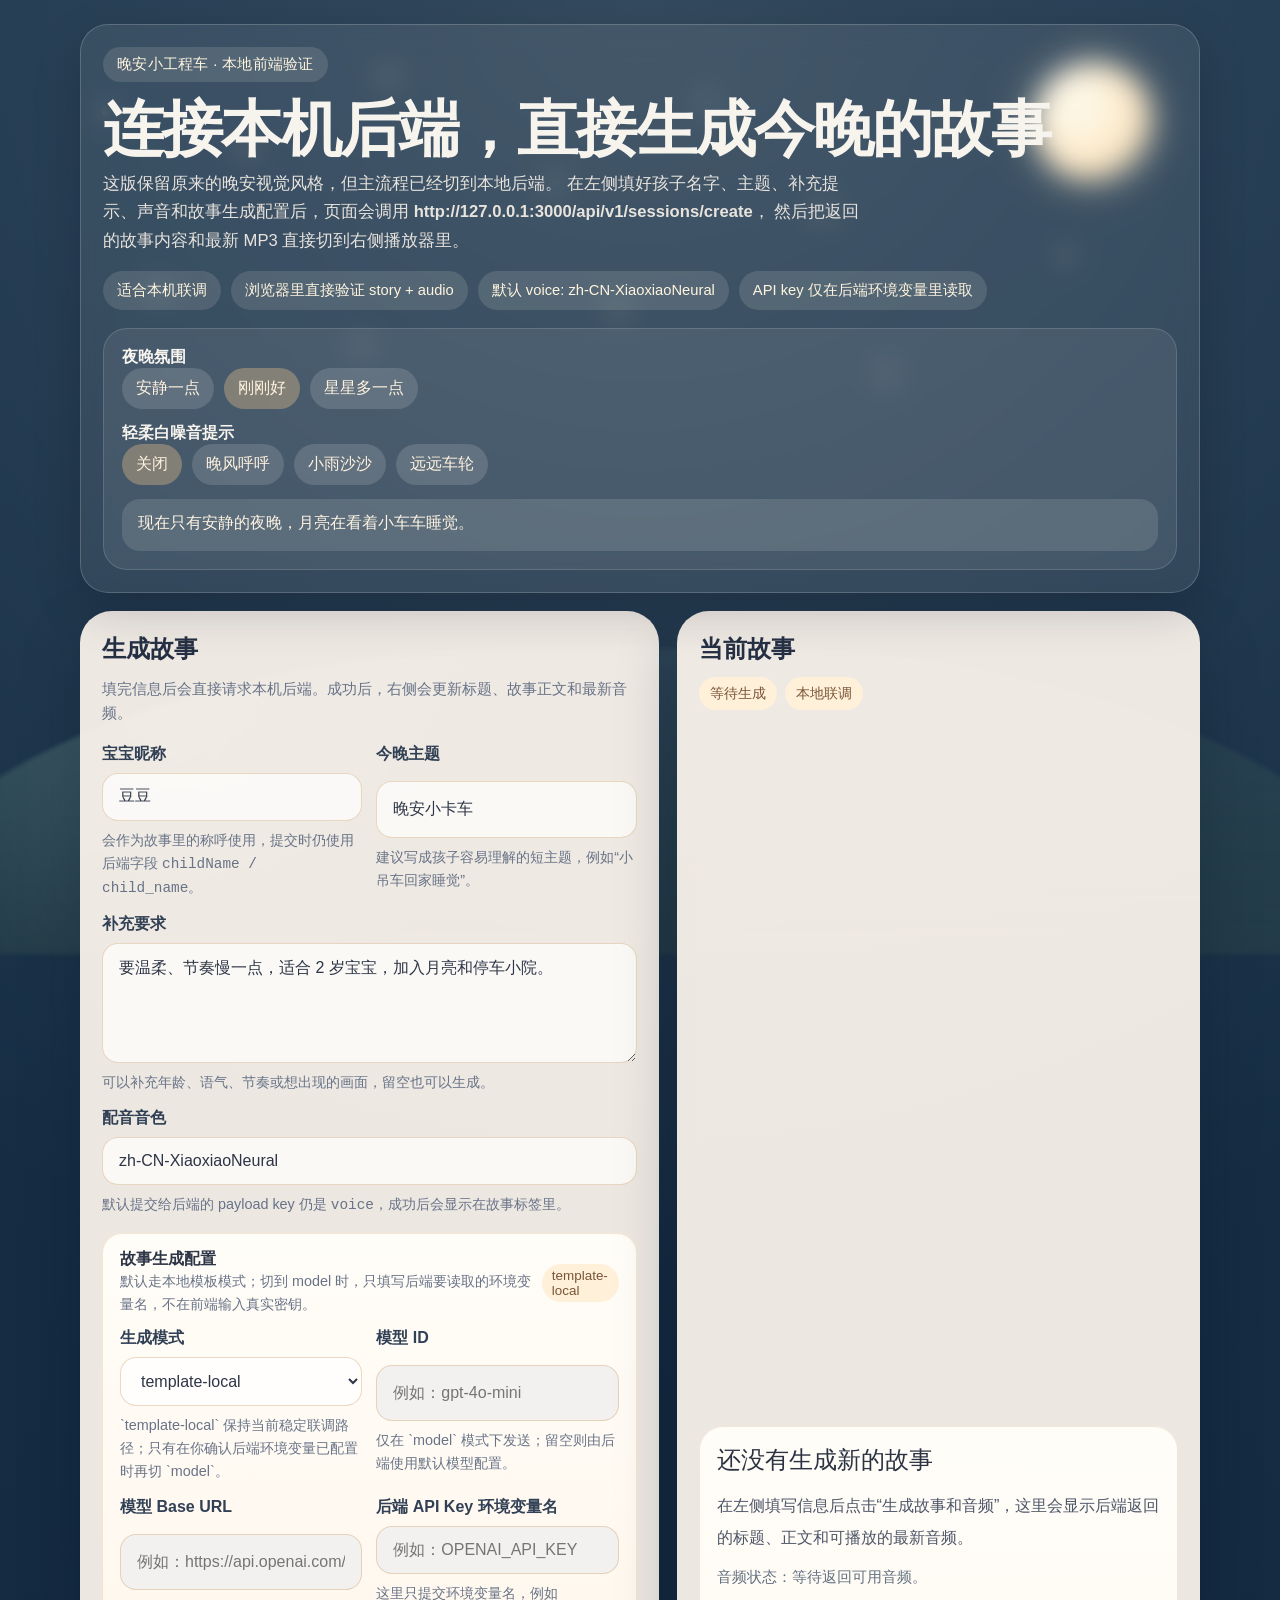
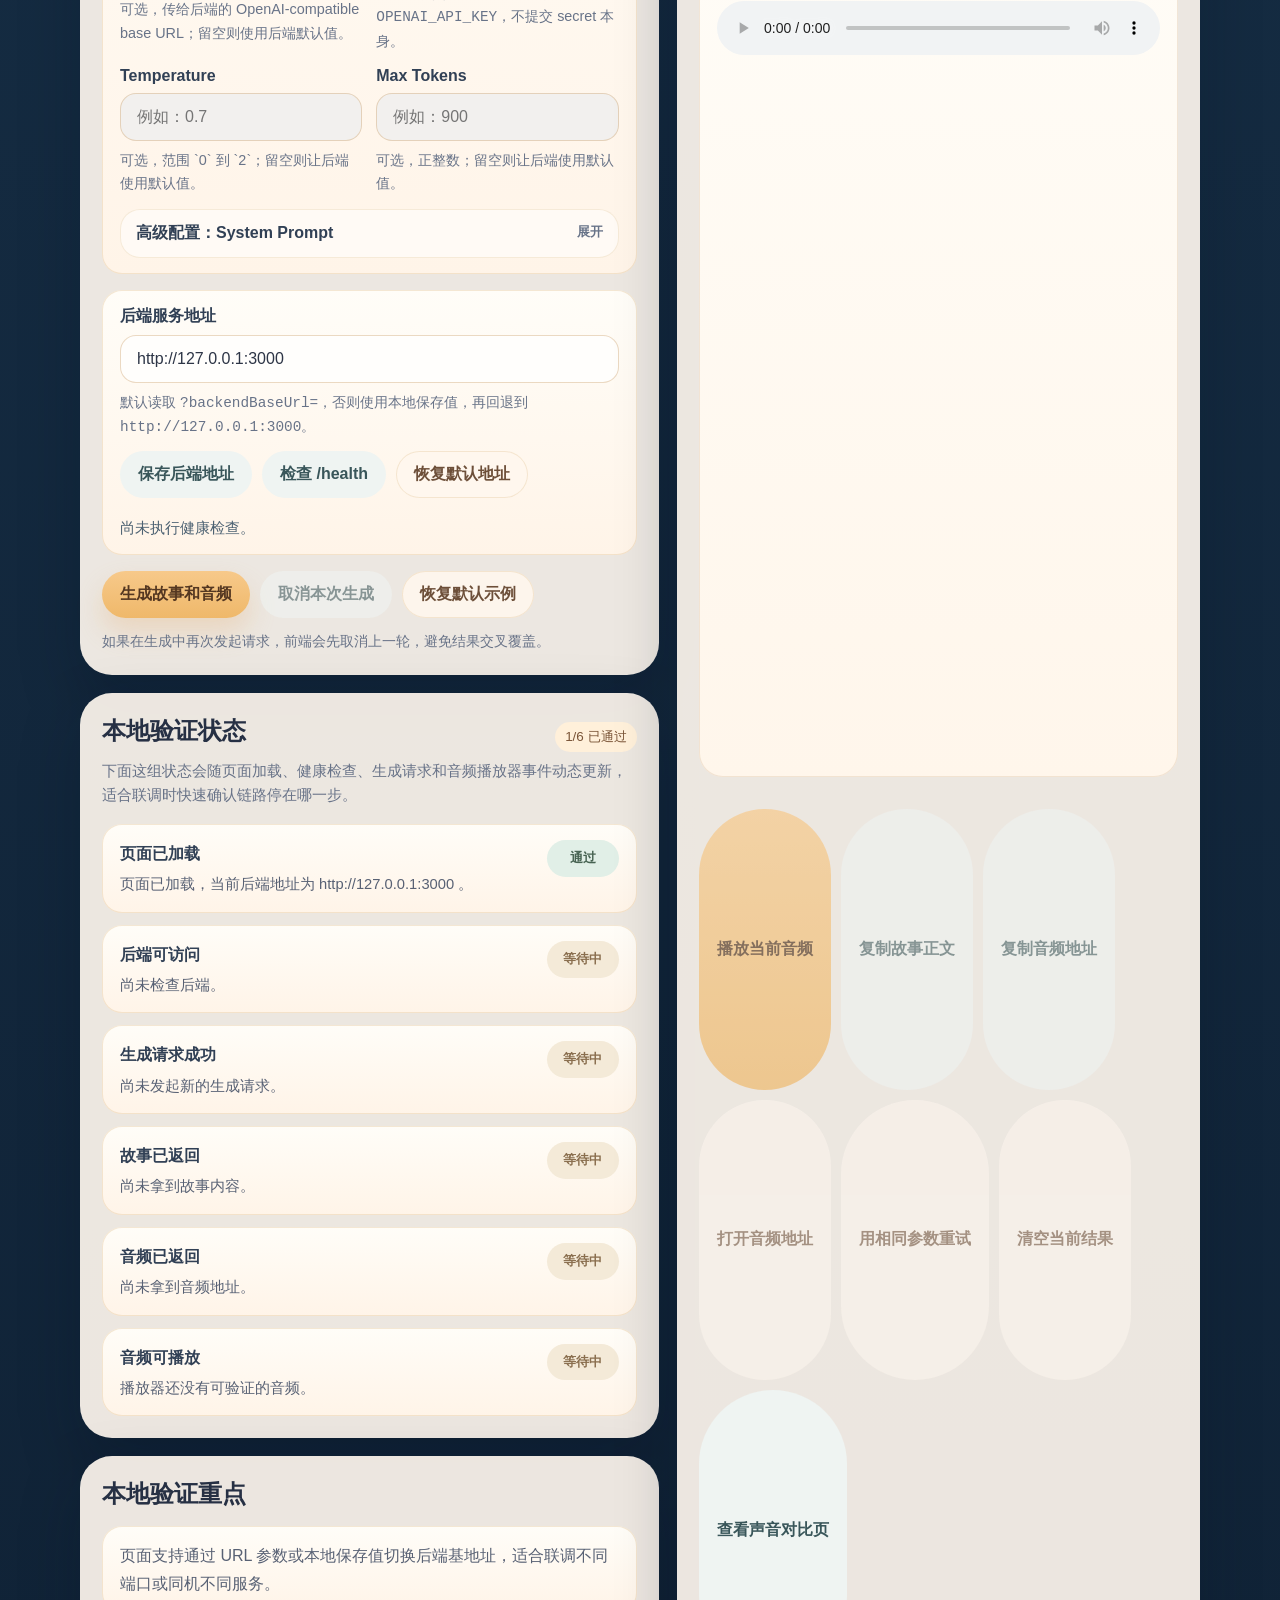
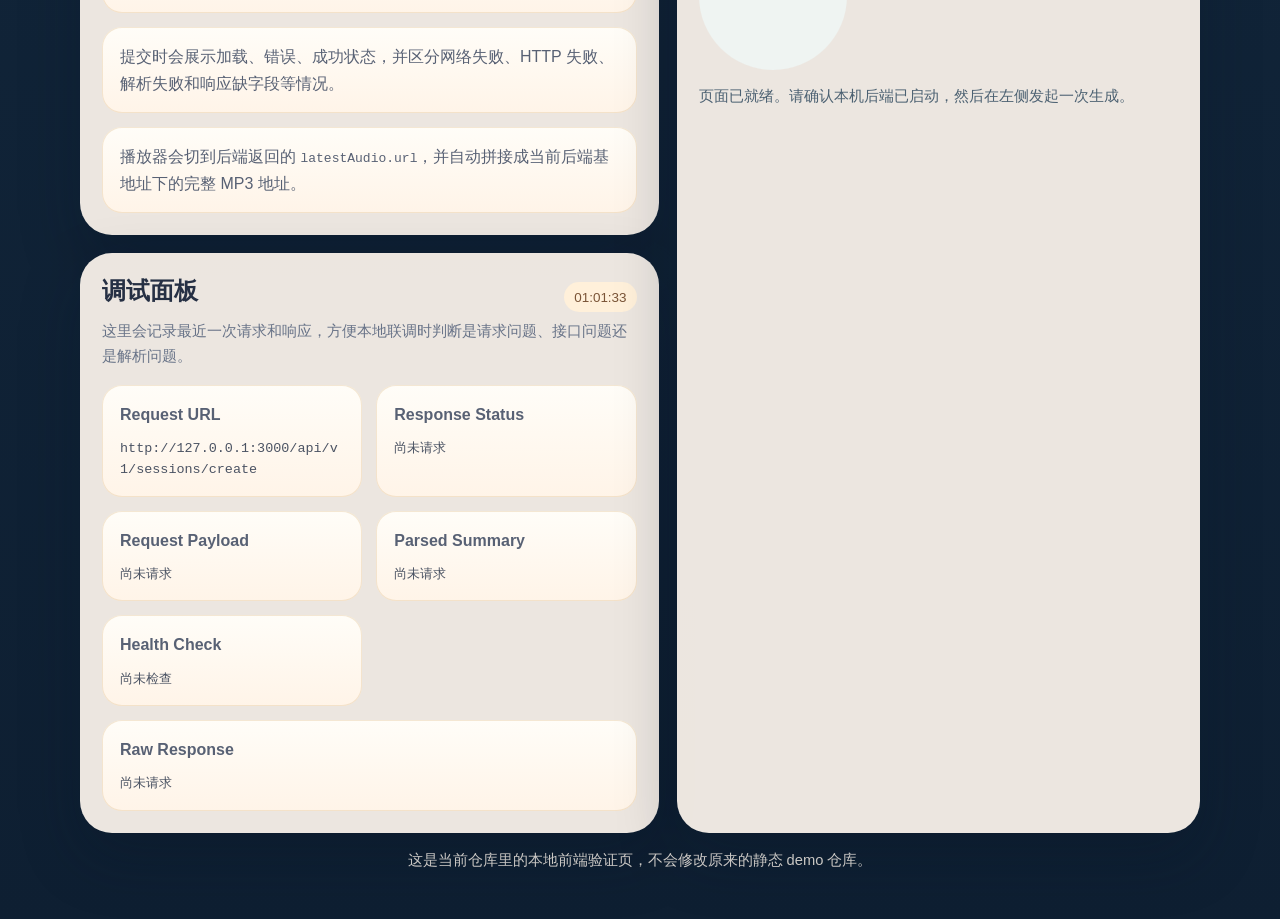
==== commit 17fbde5b: "feat: support model-mode verification in local frontend console" ====
--- a/index.html
+++ b/index.html
@@ -31,7 +31,7 @@
       <h1>连接本机后端，直接生成今晚的故事</h1>
       <p class="hero-copy">
         这版保留原来的晚安视觉风格，但主流程已经切到本地后端。
-        在左侧填好孩子名字、主题、补充提示和声音后，页面会调用
+        在左侧填好孩子名字、主题、补充提示、声音和故事生成配置后，页面会调用
         <strong id="heroEndpoint">http://127.0.0.1:3000/api/v1/sessions/create</strong>，
         然后把返回的故事内容和最新 MP3 直接切到右侧播放器里。
       </p>
@@ -39,6 +39,7 @@
         <span class="hero-note">适合本机联调</span>
         <span class="hero-note">浏览器里直接验证 story + audio</span>
         <span class="hero-note">默认 voice: zh-CN-XiaoxiaoNeural</span>
+        <span class="hero-note">API key 仅在后端环境变量里读取</span>
       </div>
 
       <div class="ambient-panel">
@@ -95,6 +96,68 @@
                 <label for="voiceInput">配音音色</label>
                 <input id="voiceInput" name="voice" type="text" value="zh-CN-XiaoxiaoNeural" required>
                 <p class="help-text">默认提交给后端的 payload key 仍是 <code>voice</code>，成功后会显示在故事标签里。</p>
+              </div>
+            </div>
+
+            <div class="config-panel">
+              <div class="debug-heading">
+                <div>
+                  <strong>故事生成配置</strong>
+                  <p class="help-text">默认走本地模板模式；切到 model 时，只填写后端要读取的环境变量名，不在前端输入真实密钥。</p>
+                </div>
+                <span class="debug-chip" id="providerModeSummary">template-local</span>
+              </div>
+
+              <div class="form-grid compact-grid">
+                <div class="field">
+                  <label for="providerModeInput">生成模式</label>
+                  <select id="providerModeInput" name="providerMode">
+                    <option value="template-local">template-local</option>
+                    <option value="model">model</option>
+                  </select>
+                  <p class="help-text">`template-local` 保持当前稳定联调路径；只有在你确认后端环境变量已配置时再切 `model`。</p>
+                </div>
+
+                <div class="field">
+                  <label for="modelInput">模型 ID</label>
+                  <input id="modelInput" name="model" type="text" placeholder="例如：gpt-4o-mini" spellcheck="false">
+                  <p class="help-text">仅在 `model` 模式下发送；留空则由后端使用默认模型配置。</p>
+                </div>
+
+                <div class="field">
+                  <label for="baseUrlInput">模型 Base URL</label>
+                  <input id="baseUrlInput" name="baseUrl" type="text" placeholder="例如：https://api.openai.com/v1" spellcheck="false">
+                  <p class="help-text">可选，传给后端的 OpenAI-compatible base URL；留空则使用后端默认值。</p>
+                </div>
+
+                <div class="field">
+                  <label for="apiKeyEnvVarInput">后端 API Key 环境变量名</label>
+                  <input id="apiKeyEnvVarInput" name="apiKeyEnvVar" type="text" placeholder="例如：OPENAI_API_KEY" spellcheck="false" autocomplete="off">
+                  <p class="help-text">这里只提交环境变量名，例如 <code>OPENAI_API_KEY</code>，不提交 secret 本身。</p>
+                </div>
+
+                <div class="field">
+                  <label for="temperatureInput">Temperature</label>
+                  <input id="temperatureInput" name="temperature" type="number" min="0" max="2" step="0.1" placeholder="例如：0.7">
+                  <p class="help-text">可选，范围 `0` 到 `2`；留空则让后端使用默认值。</p>
+                </div>
+
+                <div class="field">
+                  <label for="maxTokensInput">Max Tokens</label>
+                  <input id="maxTokensInput" name="maxTokens" type="number" min="1" step="1" placeholder="例如：900">
+                  <p class="help-text">可选，正整数；留空则让后端使用默认值。</p>
+                </div>
+
+                <div class="field full">
+                  <details class="advanced-panel" id="advancedStoryConfig">
+                    <summary>高级配置：System Prompt</summary>
+                    <div class="advanced-panel-body">
+                      <label for="systemPromptInput">System Prompt</label>
+                      <textarea id="systemPromptInput" name="systemPrompt" placeholder="例如：请生成适合 2 岁宝宝、节奏慢、句子短、温柔收束的中文睡前故事。"></textarea>
+                      <p class="help-text">可选。只在 `model` 模式下发送，适合本地验证模型提示词效果。</p>
+                    </div>
+                  </details>
+                </div>
               </div>
             </div>
 
--- a/styles.css
+++ b/styles.css
@@ -277,7 +277,8 @@
 }
 
 input,
-textarea {
+textarea,
+select {
   width: 100%;
   border: 1px solid rgba(216, 180, 136, 0.5);
   border-radius: 16px;
@@ -290,7 +291,8 @@
 }
 
 input:focus,
-textarea:focus {
+textarea:focus,
+select:focus {
   outline: none;
   border-color: var(--accent-deep);
   box-shadow: 0 0 0 3px rgba(247, 201, 138, 0.22);
@@ -320,6 +322,60 @@
   border-radius: 20px;
   background: linear-gradient(180deg, #fffdf8, #fff4e8);
   box-shadow: inset 0 0 0 1px rgba(225, 194, 149, 0.38);
+}
+
+.compact-grid {
+  margin-top: 0;
+}
+
+.advanced-panel {
+  border-radius: 20px;
+  background: rgba(255, 255, 255, 0.56);
+  box-shadow: inset 0 0 0 1px rgba(225, 194, 149, 0.3);
+}
+
+.advanced-panel summary {
+  cursor: pointer;
+  list-style: none;
+  padding: 14px 16px;
+  font-weight: 700;
+  color: #314055;
+}
+
+.advanced-panel summary::-webkit-details-marker {
+  display: none;
+}
+
+.advanced-panel summary::after {
+  content: "展开";
+  float: right;
+  font-size: 0.84rem;
+  color: var(--muted);
+}
+
+.advanced-panel[open] summary::after {
+  content: "收起";
+}
+
+.advanced-panel-body {
+  display: grid;
+  gap: 8px;
+  padding: 0 16px 16px;
+}
+
+.model-mode-active .config-panel .advanced-panel,
+.model-mode-active .config-panel select,
+.model-mode-active .config-panel input,
+.model-mode-active .config-panel textarea {
+  background: rgba(255, 255, 255, 0.82);
+}
+
+input:disabled,
+textarea:disabled,
+select:disabled {
+  cursor: not-allowed;
+  color: #8a94a6;
+  background: rgba(239, 239, 239, 0.78);
 }
 
 .config-actions,
